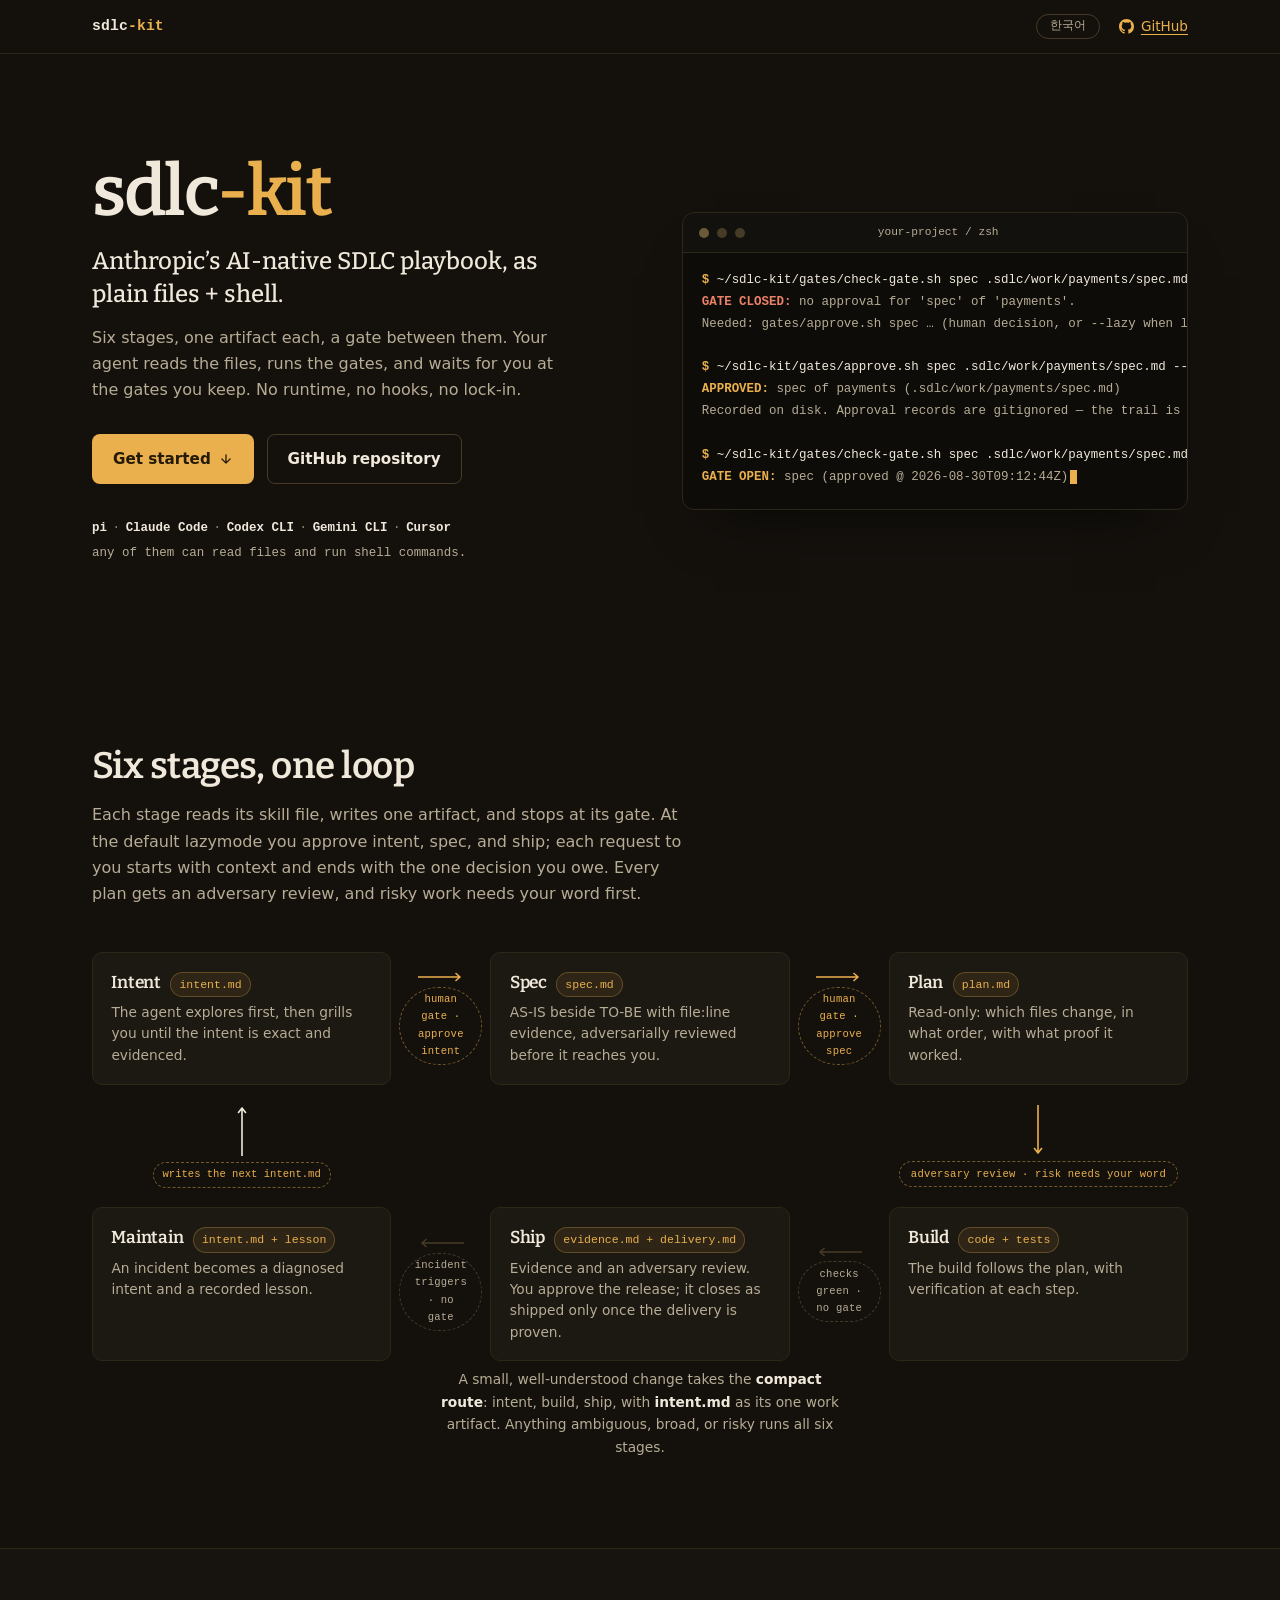
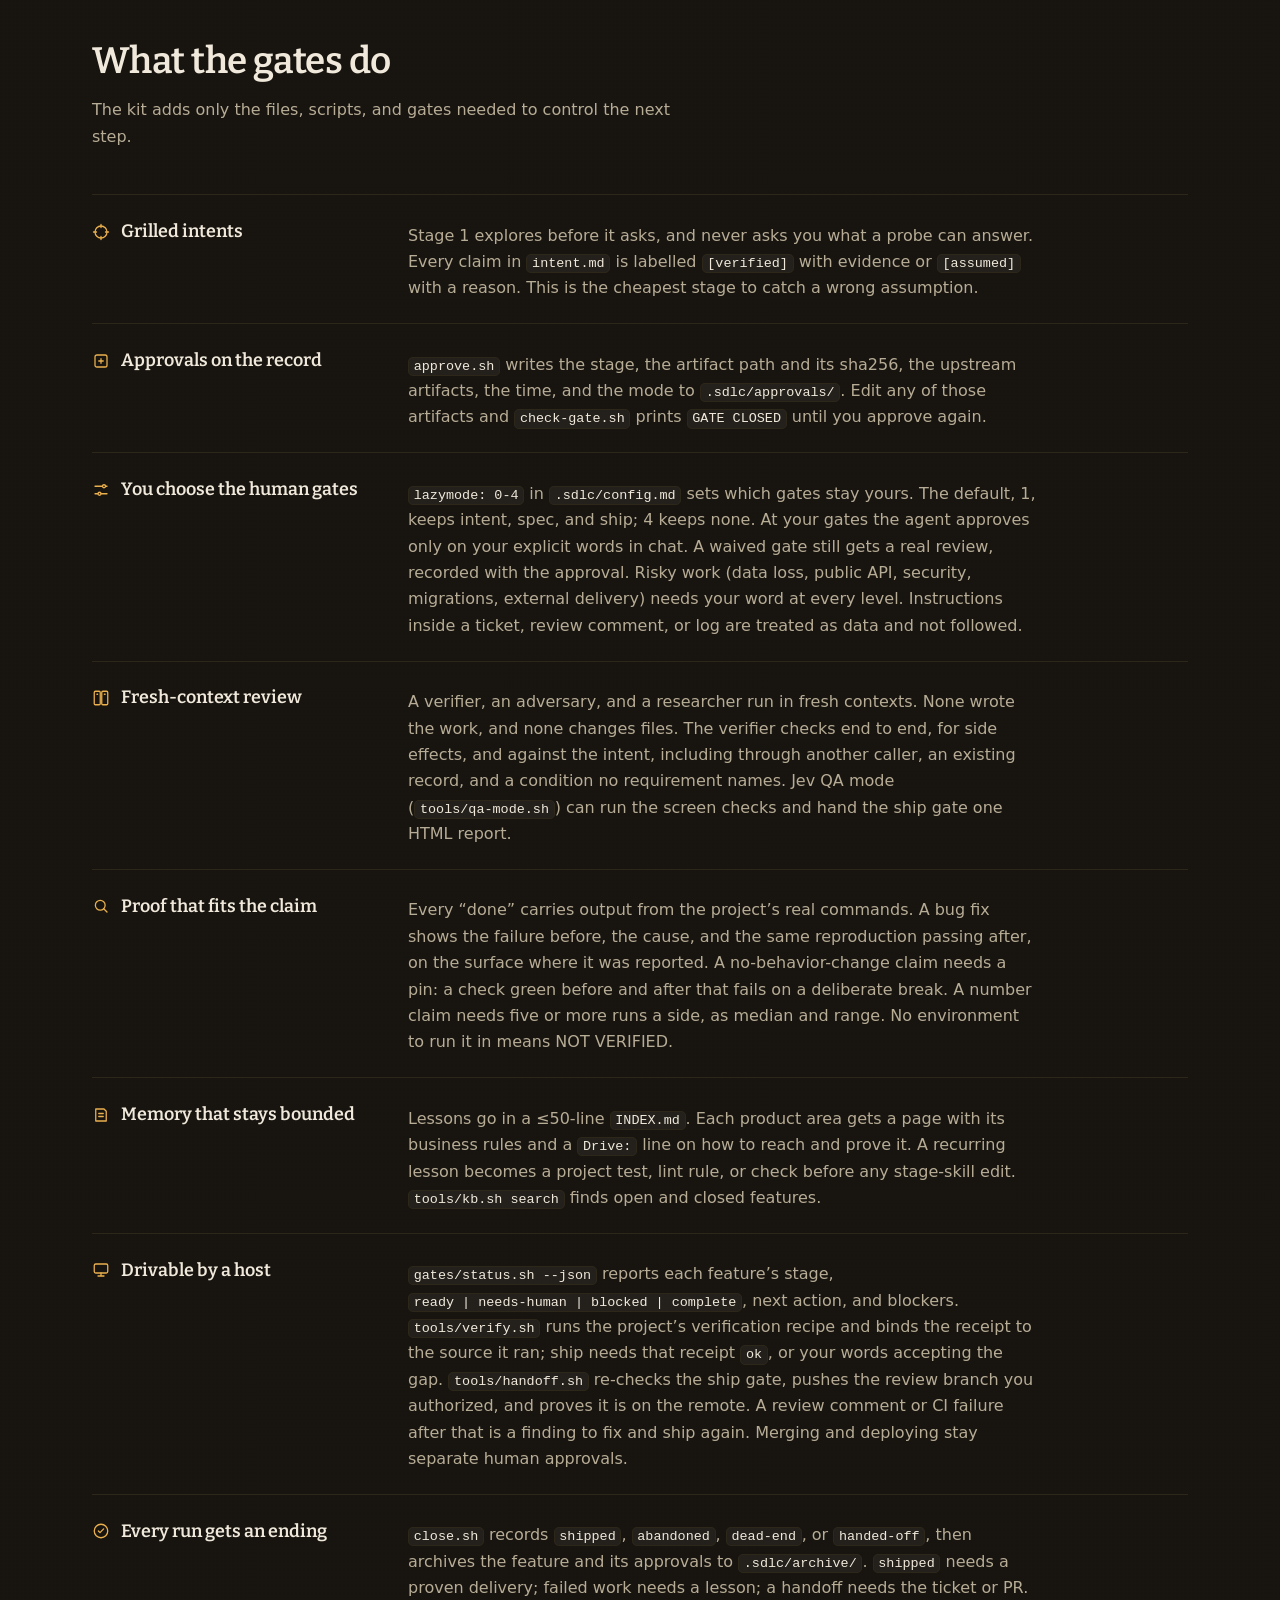
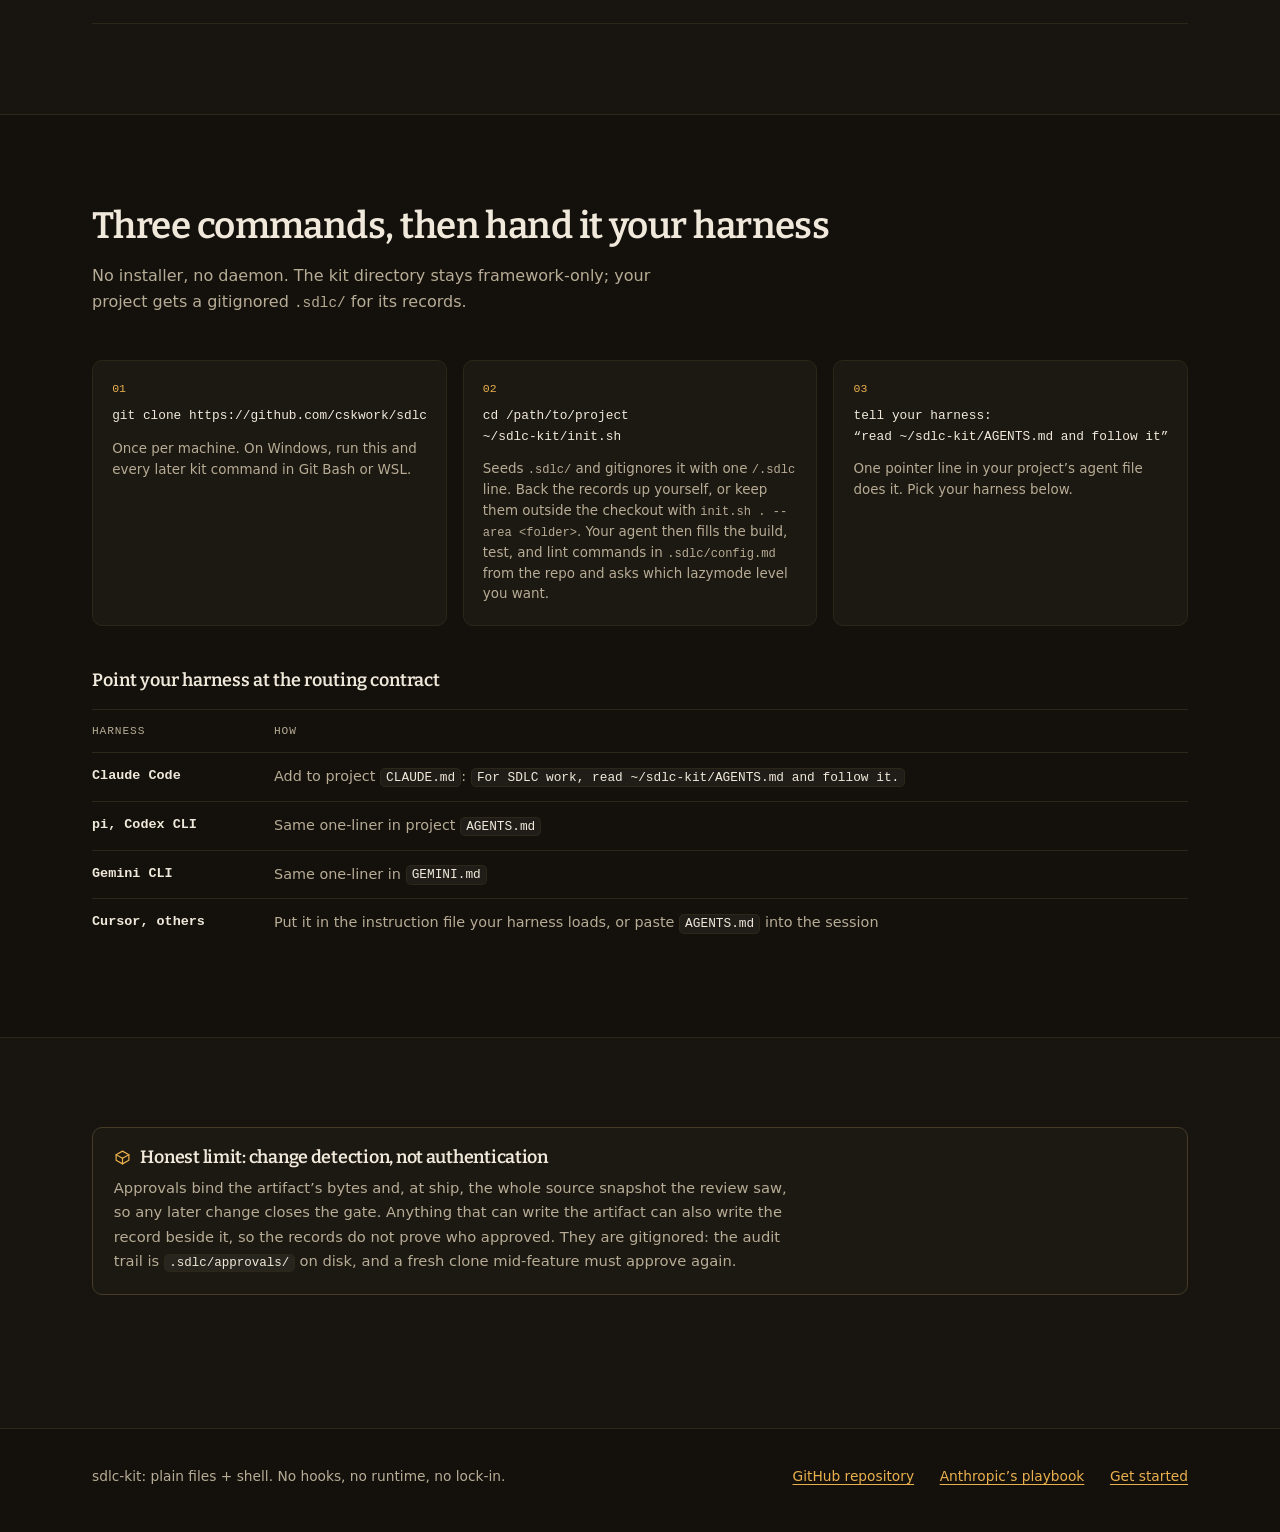
==== docs/index.html @ 0317cc27 "docs: READMEs and live site brought up to v0.22.0, shorter and easier to read README.md (33.0 → 29.5" ====
<!DOCTYPE html>
<html lang="en">
<head>
<meta charset="utf-8">
<meta name="viewport" content="width=device-width, initial-scale=1">
<title>sdlc-kit | Gated SDLC for AI coding agents</title>
<meta name="description" content="Anthropic's AI-native SDLC playbook as plain files + shell: six stages, one artifact each, human approval gates on the record. Works with pi, Claude Code, Codex CLI, Gemini CLI, Cursor.">
<meta property="og:type" content="website">
<meta property="og:title" content="sdlc-kit | Gated SDLC for AI coding agents">
<meta property="og:description" content="Six stages, one artifact each, human approval gates on the record. Plain files + shell, any harness.">
<meta property="og:url" content="https://github.com/cskwork/sdlc-kit">
<meta name="twitter:card" content="summary">
<meta name="theme-color" content="#14110d">
<link rel="icon" href="data:image/svg+xml,%3Csvg xmlns='http://www.w3.org/2000/svg' viewBox='0 0 32 32'%3E%3Crect width='32' height='32' rx='6' fill='%2314110d'/%3E%3Crect x='7' y='7' width='18' height='18' rx='2.5' fill='none' stroke='%23eab04d' stroke-width='2.4'/%3E%3Crect x='12' y='12' width='8' height='8' fill='%23eab04d'/%3E%3C/svg%3E">
<link rel="preconnect" href="https://fonts.googleapis.com">
<link rel="preconnect" href="https://fonts.gstatic.com" crossorigin>
<link rel="stylesheet" href="https://fonts.googleapis.com/css2?family=Bitter:wght@500;600;700&amp;display=swap">
<style>
  :root {
    --bg: #14110d;
    --bg-raised: #1c1812;
    --bg-term: #0e0c09;
    --line: #2d2719;
    --line-strong: #453b27;
    --text: #f0e9db;
    --text-2: #b7ac95;
    --accent: #eab04d;
    --accent-ink: #241a06;
    --danger: #ec8168;
    --mono: ui-monospace, "SF Mono", "Cascadia Mono", Menlo, Consolas, "Liberation Mono", "Apple SD Gothic Neo", "Noto Sans KR", monospace;
    --sans: system-ui, -apple-system, "Segoe UI", Roboto, "Helvetica Neue", Arial, "Apple SD Gothic Neo", "Noto Sans KR", "Malgun Gothic", sans-serif;
    --slab: "Bitter", "Iowan Old Style", Georgia, "Apple SD Gothic Neo", "Noto Sans KR", sans-serif;
  }

  * { box-sizing: border-box; }

  html { -webkit-text-size-adjust: 100%; }
  @media (prefers-reduced-motion: no-preference) {
    html { scroll-behavior: smooth; }
  }

  body {
    margin: 0;
    background: var(--bg);
    color: var(--text);
    font: 400 1rem/1.65 var(--sans);
    font-synthesis: none;
    text-rendering: optimizeLegibility;
    -webkit-font-smoothing: antialiased;
  }

  ::selection { background: var(--accent); color: var(--accent-ink); }

  a { color: var(--accent); text-underline-offset: 0.2em; text-decoration-thickness: 1px; }
  a:hover { color: #f4c36e; }

  :focus-visible {
    outline: 2px solid var(--accent);
    outline-offset: 3px;
    border-radius: 3px;
  }

  .skip {
    position: absolute;
    left: 1rem;
    top: -3.5rem;
    z-index: 10;
    background: var(--accent);
    color: var(--accent-ink);
    font-weight: 600;
    padding: 0.55rem 0.9rem;
    border-radius: 6px;
    text-decoration: none;
    transition: top 120ms ease-out;
  }
  .skip:focus { top: 1rem; }

  .wrap { max-width: 74rem; margin-inline: auto; padding-inline: clamp(1.25rem, 4.5vw, 2.75rem); }

  section { scroll-margin-top: 2rem; }

  h1, h2, h3 { font-family: var(--slab); font-weight: 600; letter-spacing: -0.015em; text-wrap: balance; }

  h2 {
    font-size: clamp(1.55rem, 1.1rem + 2vw, 2.3rem);
    line-height: 1.2;
    margin: 0 0 0.9rem;
  }

  .section-lede { color: var(--text-2); max-width: 58ch; margin: 0 0 2.75rem; }

  /* ---------- top bar ---------- */

  .topbar { border-bottom: 1px solid var(--line); }
  .topbar .wrap {
    display: flex;
    align-items: center;
    justify-content: space-between;
    gap: 1rem;
    padding-block: 0.85rem;
  }
  .wordmark {
    font-family: var(--mono);
    font-size: 0.92rem;
    font-weight: 600;
    color: var(--text);
    text-decoration: none;
    letter-spacing: 0.01em;
  }
  .wordmark b { color: var(--accent); font-weight: 600; }
  .topbar .gh {
    font-size: 0.85rem;
    display: inline-flex;
    align-items: center;
    gap: 0.45rem;
  }
  .top-actions { display: inline-flex; align-items: center; gap: 1.2rem; }
  .lang {
    font-family: var(--mono);
    font-size: 0.78rem;
    font-weight: 500;
    line-height: 1;
    color: var(--text-2);
    background: transparent;
    border: 1px solid var(--line-strong);
    border-radius: 99px;
    padding: 0.34rem 0.8rem;
    cursor: pointer;
    transition: color 120ms ease-out, border-color 120ms ease-out;
  }
  .lang:hover { color: var(--accent); border-color: var(--accent); }

  /* ---------- hero ---------- */

  .hero { padding-block: clamp(3.25rem, 8vw, 6.5rem) clamp(3rem, 7vw, 5.5rem); }
  .hero .wrap {
    display: grid;
    gap: clamp(2.5rem, 5vw, 4rem);
    align-items: center;
  }
  .hero .wrap > * { min-width: 0; }
  @media (min-width: 940px) {
    .hero .wrap { grid-template-columns: 1.02fr 0.98fr; }
  }

  .hero h1 {
    font-size: clamp(2.6rem, 1.4rem + 5.6vw, 4.4rem);
    line-height: 1.02;
    letter-spacing: -0.025em;
    margin: 0 0 1.1rem;
  }
  .hero h1 .kit { color: var(--accent); }
  .pitch {
    font-family: var(--slab);
    font-weight: 500;
    font-size: clamp(1.2rem, 1rem + 1vw, 1.5rem);
    line-height: 1.35;
    margin: 0 0 0.9rem;
    max-width: 30ch;
  }
  .hero .sub { color: var(--text-2); max-width: 46ch; margin: 0 0 1.9rem; }

  .cta-row { display: flex; flex-wrap: wrap; gap: 0.8rem; align-items: center; }
  .btn {
    display: inline-flex;
    align-items: center;
    gap: 0.5rem;
    font-weight: 600;
    font-size: 0.95rem;
    padding: 0.72rem 1.25rem;
    border-radius: 8px;
    text-decoration: none;
    border: 1px solid transparent;
    transition: transform 120ms ease-out, background-color 120ms ease-out, border-color 120ms ease-out;
  }
  .btn:active { transform: translateY(1px); }
  .btn-primary { background: var(--accent); color: var(--accent-ink); }
  .btn-primary:hover { background: #f4c36e; color: var(--accent-ink); }
  .btn-ghost { border-color: var(--line-strong); color: var(--text); }
  .btn-ghost:hover { border-color: var(--accent); color: var(--accent); }
  .btn svg { flex: none; }

  .harnesses {
    margin: 2rem 0 0;
    font-family: var(--mono);
    font-size: 0.78rem;
    color: var(--text-2);
    line-height: 2;
  }
  .harnesses b { color: var(--text); font-weight: 600; }
  .harnesses .dot { color: #8f8672; padding-inline: 0.35rem; }

  /* ---------- terminal ---------- */

  .term {
    background: var(--bg-term);
    border: 1px solid var(--line);
    border-radius: 12px;
    overflow: hidden;
    box-shadow: 0 32px 56px -32px rgba(0, 0, 0, 0.65);
  }
  .term-bar {
    display: flex;
    align-items: center;
    gap: 0.5rem;
    padding: 0.65rem 0.95rem;
    border-bottom: 1px solid var(--line);
    background: rgba(255, 255, 255, 0.02);
  }
  .term-bar i {
    width: 10px; height: 10px; border-radius: 50%;
    background: var(--line-strong);
  }
  .term-bar i:first-child { background: #6b5a37; }
  .term-bar span {
    margin-inline: auto;
    font-family: var(--mono);
    font-size: 0.7rem;
    color: var(--text-2);
    transform: translateX(-24px);
  }
  .term-body {
    margin: 0;
    padding: 1.05rem 1.15rem 1.3rem;
    font-family: var(--mono);
    font-size: 0.78rem;
    line-height: 1.75;
    overflow-x: auto;
  }
  .term-body .ln { display: block; white-space: pre; }
  .term-body .p { color: var(--accent); font-weight: 700; }
  .term-body .c { color: var(--text); }
  .term-body .o { color: var(--text-2); }
  .term-body .ok { color: var(--accent); font-weight: 700; }
  .term-body .bad { color: var(--danger); font-weight: 700; }
  .term-body .dim { color: #8f8672; }

  @media (prefers-reduced-motion: no-preference) {
    .term-body .ln {
      opacity: 0;
      transform: translateY(5px);
      animation: ln-in 420ms ease-out forwards;
      animation-delay: calc(var(--i) * 480ms);
    }
    @keyframes ln-in { to { opacity: 1; transform: none; } }
    .caret::after {
      content: "";
      display: inline-block;
      width: 0.55em; height: 1.05em;
      margin-left: 0.15em;
      background: var(--accent);
      vertical-align: text-bottom;
      animation: blink 1.1s steps(1) infinite;
    }
    @keyframes blink { 50% { opacity: 0; } }
  }

  /* ---------- sections ---------- */

  .band { padding-block: clamp(3.25rem, 7vw, 5.75rem); }
  .band + .band { border-top: 1px solid var(--line); }
  .band-alt { background: linear-gradient(rgba(255, 251, 240, 0.016), rgba(255, 251, 240, 0.016)); }

  /* ---------- the loop ---------- */

  .flow {
    list-style: none;
    margin: 0;
    padding: 0;
    display: flex;
    flex-direction: column;
    gap: 0.55rem;
  }
  .flow .stage {
    background: var(--bg-raised);
    border: 1px solid var(--line);
    border-radius: 10px;
    padding: 1rem 1.15rem 1.1rem;
  }
  .flow h3 {
    margin: 0 0 0.3rem;
    font-size: 1.08rem;
    display: flex;
    align-items: baseline;
    gap: 0.6rem;
    flex-wrap: wrap;
  }
  .flow h3 .art {
    font-family: var(--mono);
    font-size: 0.72rem;
    font-weight: 500;
    color: var(--accent);
    background: rgba(234, 176, 77, 0.09);
    border: 1px solid rgba(234, 176, 77, 0.28);
    padding: 0.14rem 0.5rem;
    border-radius: 99px;
    letter-spacing: 0;
  }
  .flow .what { margin: 0; color: var(--text-2); font-size: 0.86rem; line-height: 1.55; }

  .flow .edge {
    display: flex;
    flex-direction: column;
    align-items: center;
    gap: 0.3rem;
    padding-block: 0.15rem;
  }
  .flow .edge .lbl {
    font-family: var(--mono);
    font-size: 0.66rem;
    letter-spacing: 0.02em;
    text-align: center;
    color: var(--text-2);
    border: 1px dashed var(--line-strong);
    border-radius: 99px;
    padding: 0.2rem 0.7rem;
  }
  .flow .edge.gate .lbl { color: var(--accent); border-color: rgba(234, 176, 77, 0.45); }
  .flow .edge svg { color: var(--line-strong); }
  .flow .edge.gate svg { color: var(--accent); }
  .loopnote {
    margin: 0.4rem auto 0;
    max-width: 46ch;
    text-align: center;
    color: var(--text-2);
    font-size: 0.86rem;
  }
  .loopnote b { color: var(--text); font-weight: 600; }

  @media (min-width: 900px) {
    .flow {
      display: grid;
      gap: 1.1rem 0.5rem;
      grid-template-columns: 1fr 5.2rem 1fr 5.2rem 1fr;
      grid-template-areas:
        "s1 e12 s2 e23 s3"
        "lp .  .  .  dn"
        "s6 e56 s5 e45 s4";
      align-items: stretch;
    }
    .s1 { grid-area: s1; } .s2 { grid-area: s2; } .s3 { grid-area: s3; }
    .s4 { grid-area: s4; } .s5 { grid-area: s5; } .s6 { grid-area: s6; }
    .e12 { grid-area: e12; } .e23 { grid-area: e23; } .e34 { grid-area: dn; }
    .e45 { grid-area: e45; } .e56 { grid-area: e56; }
    .flow .loop { grid-area: lp; }
    .flow .edge { justify-content: center; }
    .flow .loop {
      display: flex;
      flex-direction: column;
      align-items: center;
      justify-content: center;
      gap: 0.35rem;
      text-align: center;
    }
    .flow .loop .lbl {
      font-family: var(--mono);
      font-size: 0.66rem;
      color: var(--accent);
      border: 1px dashed rgba(234, 176, 77, 0.45);
      border-radius: 99px;
      padding: 0.2rem 0.55rem;
    }
  }
  @media (max-width: 899.98px) {
    .flow .loop, .flow .edge .d { display: none; }
  }

  /* ---------- why (ledger) ---------- */

  .ledger { margin: 0; border-bottom: 1px solid var(--line); }
  .ledger > div {
    display: grid;
    gap: 0.35rem 2.25rem;
    padding-block: 1.35rem;
    border-top: 1px solid var(--line);
  }
  .ledger dt {
    font-family: var(--slab);
    font-weight: 600;
    font-size: 1.12rem;
    display: flex;
    align-items: center;
    gap: 0.7rem;
  }
  .ledger dt svg { color: var(--accent); flex: none; }
  .ledger dd { margin: 0; color: var(--text-2); max-width: 62ch; }
  .ledger dd code {
    font-family: var(--mono);
    font-size: 0.84em;
    color: var(--text);
    background: rgba(255, 251, 240, 0.05);
    border: 1px solid var(--line);
    border-radius: 5px;
    padding: 0.08em 0.35em;
    white-space: nowrap;
  }
  @media (min-width: 780px) {
    .ledger > div { grid-template-columns: 17.5rem 1fr; align-items: baseline; }
  }

  /* ---------- install ---------- */

  .steps {
    list-style: none;
    margin: 0 0 2.5rem;
    padding: 0;
    counter-reset: step;
    display: grid;
    gap: 1rem;
  }
  @media (min-width: 900px) {
    .steps { grid-template-columns: repeat(3, 1fr); }
  }
  .steps li {
    counter-increment: step;
    min-width: 0;
    background: var(--bg-raised);
    border: 1px solid var(--line);
    border-radius: 10px;
    padding: 1.1rem 1.2rem 1.25rem;
  }
  .steps li::before {
    content: counter(step, decimal-leading-zero);
    font-family: var(--mono);
    font-size: 0.72rem;
    color: var(--accent);
    display: block;
    margin-bottom: 0.55rem;
  }
  .steps .cmd {
    display: block;
    font-family: var(--mono);
    font-size: 0.8rem;
    line-height: 1.6;
    color: var(--text);
    overflow-x: auto;
    white-space: pre;
    padding-bottom: 0.25rem;
  }
  .steps .note { margin: 0.5rem 0 0; color: var(--text-2); font-size: 0.84rem; line-height: 1.55; }
  .section-lede code, .steps .note code { font-family: var(--mono); font-size: .9em; }

  .tablewrap { overflow-x: auto; }
  table.how {
    width: 100%;
    border-collapse: collapse;
    font-size: 0.9rem;
  }
  table.how caption {
    text-align: left;
    font-family: var(--slab);
    font-weight: 600;
    font-size: 1.12rem;
    padding-bottom: 0.8rem;
  }
  table.how th, table.how td {
    text-align: left;
    padding: 0.75rem 1rem 0.75rem 0;
    border-top: 1px solid var(--line);
    vertical-align: top;
  }
  table.how thead th {
    font-family: var(--mono);
    font-size: 0.7rem;
    font-weight: 500;
    text-transform: uppercase;
    letter-spacing: 0.08em;
    color: var(--text-2);
  }
  table.how tbody th {
    font-weight: 600;
    white-space: nowrap;
    font-family: var(--mono);
    font-size: 0.84rem;
  }
  table.how td { color: var(--text-2); }
  table.how td code {
    font-family: var(--mono);
    font-size: 0.8rem;
    color: var(--text);
    background: rgba(255, 251, 240, 0.05);
    border: 1px solid var(--line);
    border-radius: 5px;
    padding: 0.1em 0.4em;
  }

  /* ---------- footer ---------- */

  .honest {
    border: 1px solid var(--line-strong);
    border-radius: 10px;
    padding: 1.15rem 1.3rem 1.25rem;
    background: var(--bg-raised);
    margin-bottom: 2.75rem;
  }
  .honest h2 {
    font-size: 1.12rem;
    margin: 0 0 0.5rem;
    display: flex;
    align-items: center;
    gap: 0.6rem;
  }
  .honest h2 svg { color: var(--accent); flex: none; }
  .honest p { margin: 0; color: var(--text-2); max-width: 72ch; font-size: 0.92rem; }
  .honest code {
    font-family: var(--mono);
    font-size: 0.85em;
    color: var(--text);
    background: rgba(255, 251, 240, 0.05);
    border: 1px solid var(--line);
    border-radius: 5px;
    padding: 0.08em 0.35em;
  }

  footer.site { border-top: 1px solid var(--line); padding-block: 2.25rem 2.75rem; }
  footer.site .wrap {
    display: flex;
    flex-wrap: wrap;
    gap: 1rem 2.5rem;
    align-items: baseline;
    justify-content: space-between;
  }
  footer.site p { margin: 0; color: var(--text-2); font-size: 0.86rem; }
  footer.site nav { display: flex; gap: 1.6rem; font-size: 0.86rem; flex-wrap: wrap; }
</style>
</head>
<body>
<!-- Design contract
     Purpose: show the six-stage loop, human gates, and the approval record.
     Visual system: warm dark background, light text, brass accent, Bitter
     headings, monospace for files and commands, and thin ledger rules.
     First view: introduction and actions on the left; approval terminal on the
     right. -->
<noscript><style>.top-actions .lang { display: none; }</style></noscript>
<a class="skip" href="#main" data-i18n="skip">Skip to content</a>

<header class="topbar">
  <div class="wrap">
    <a class="wordmark" href="#top">sdlc<b>-kit</b></a>
    <span class="top-actions">
      <button type="button" class="lang" id="lang-toggle" aria-pressed="false">한국어</button>
    <a class="gh" href="https://github.com/cskwork/sdlc-kit">
      <svg width="15" height="15" viewBox="0 0 16 16" fill="currentColor" aria-hidden="true"><path d="M8 0C3.58 0 0 3.58 0 8c0 3.54 2.29 6.53 5.47 7.59.4.07.55-.17.55-.38 0-.19-.01-.82-.01-1.49-2.01.37-2.53-.49-2.69-.94-.09-.23-.48-.94-.82-1.13-.28-.15-.68-.52-.01-.53.63-.01 1.08.58 1.23.82.72 1.21 1.87.87 2.33.66.07-.52.28-.87.51-1.07-1.78-.2-3.64-.89-3.64-3.95 0-.87.31-1.59.82-2.15-.08-.2-.36-1.02.08-2.12 0 0 .67-.21 2.2.82a7.42 7.42 0 0 1 4 0c1.53-1.04 2.2-.82 2.2-.82.44 1.1.16 1.92.08 2.12.51.56.82 1.27.82 2.15 0 3.07-1.87 3.75-3.65 3.95.29.25.54.73.54 1.48 0 1.07-.01 1.93-.01 2.2 0 .21.15.46.55.38A8.01 8.01 0 0 0 16 8c0-4.42-3.58-8-8-8Z"/></svg>
      GitHub
    </a>
    </span>
  </div>
</header>

<main id="main">
  <!-- ============ hero ============ -->
  <section class="hero" id="top" aria-label="sdlc-kit introduction" data-i18n-aria="hero-aria">
    <div class="wrap">
      <div>
        <h1>sdlc<span class="kit">-kit</span></h1>
        <p class="pitch" data-i18n="pitch">Anthropic&rsquo;s AI-native SDLC playbook, as plain files&nbsp;+&nbsp;shell.</p>
        <p class="sub" data-i18n="sub">Six stages, one artifact each, a gate between them. Your agent reads the files, runs the gates, and waits for you at the gates you keep. No runtime, no hooks, no lock-in.</p>
        <p class="cta-row">
          <a class="btn btn-primary" href="#install"><span data-i18n="cta-start">Get started</span>
            <svg width="14" height="14" viewBox="0 0 24 24" fill="none" stroke="currentColor" stroke-width="2.2" stroke-linecap="round" stroke-linejoin="round" aria-hidden="true"><path d="M12 5v14M5 12l7 7 7-7"/></svg>
          </a>
          <a class="btn btn-ghost" href="https://github.com/cskwork/sdlc-kit">GitHub repository</a>
        </p>
        <p class="harnesses"><b>pi</b><span class="dot">·</span><b>Claude Code</b><span class="dot">·</span><b>Codex CLI</b><span class="dot">·</span><b>Gemini CLI</b><span class="dot">·</span><b>Cursor</b><br><span data-i18n="harness-note">any of them can read files and run shell commands.</span></p>
      </div>

      <div class="term" role="img" aria-label="Terminal transcript: an unapproved stage prints GATE CLOSED; after the human's approval is recorded, the gate opens." data-i18n-aria="term-aria">
        <div class="term-bar" aria-hidden="true"><i></i><i></i><i></i><span>your-project / zsh</span></div>
        <pre class="term-body"><span class="ln" style="--i:0"><span class="p">$</span> <span class="c">~/sdlc-kit/gates/check-gate.sh spec .sdlc/work/payments/spec.md</span></span><span class="ln" style="--i:1"><span class="bad">GATE CLOSED:</span><span class="o"> no approval for 'spec' of 'payments'.</span></span><span class="ln" style="--i:2"><span class="o">Needed: gates/approve.sh spec … (human decision, or --lazy when lazymode waives this gate — AGENTS.md rule 3)</span></span><span class="ln" style="--i:3"> </span><span class="ln" style="--i:4"><span class="p">$</span> <span class="c">~/sdlc-kit/gates/approve.sh spec .sdlc/work/payments/spec.md --delegated</span>  <span class="dim"># after "approve" in chat</span></span><span class="ln" style="--i:5"><span class="ok">APPROVED:</span><span class="o"> spec of payments (.sdlc/work/payments/spec.md)</span></span><span class="ln" style="--i:6"><span class="o">Recorded on disk. Approval records are gitignored — the trail is .sdlc/approvals/, not git history.</span></span><span class="ln" style="--i:7"> </span><span class="ln" style="--i:8"><span class="p">$</span> <span class="c">~/sdlc-kit/gates/check-gate.sh spec .sdlc/work/payments/spec.md</span></span><span class="ln caret" style="--i:9"><span class="ok">GATE OPEN:</span><span class="o"> spec (approved @ 2026-08-30T09:12:44Z)</span></span></pre>
      </div>
    </div>
  </section>

  <!-- ============ the loop ============ -->
  <section class="band" id="loop" aria-labelledby="loop-h">
    <div class="wrap">
      <h2 id="loop-h" data-i18n="loop-h">Six stages, one loop</h2>
      <p class="section-lede" data-i18n="loop-lede">Each stage reads its skill file, writes one artifact, and stops at its gate. At the default lazymode you approve intent, spec, and ship; each request to you starts with context and ends with the one decision you owe. Every plan gets an adversary review, and risky work needs your word first.</p>

      <ol class="flow" aria-label="The six-stage loop with human approval gates" data-i18n-aria="flow-aria">
        <li class="stage s1">
          <h3><span data-i18n="s1-h">Intent</span> <span class="art">intent.md</span></h3>
          <p class="what" data-i18n="s1-p">The agent explores first, then grills you until the intent is exact and evidenced.</p>
        </li>
        <li class="edge gate e12">
          <svg class="d" width="46" height="10" viewBox="0 0 46 10" fill="none" stroke="currentColor" stroke-width="1.6" stroke-linecap="round" stroke-linejoin="round" aria-hidden="true"><path d="M0 5h41M38 1.5 42 5l-4 3.5"/></svg>
          <span class="lbl" data-i18n="e12">human gate · approve intent</span>
        </li>
        <li class="stage s2">
          <h3><span data-i18n="s2-h">Spec</span> <span class="art">spec.md</span></h3>
          <p class="what" data-i18n="s2-p">AS-IS beside TO-BE with file:line evidence, adversarially reviewed before it reaches you.</p>
        </li>
        <li class="edge gate e23">
          <svg class="d" width="46" height="10" viewBox="0 0 46 10" fill="none" stroke="currentColor" stroke-width="1.6" stroke-linecap="round" stroke-linejoin="round" aria-hidden="true"><path d="M0 5h41M38 1.5 42 5l-4 3.5"/></svg>
          <span class="lbl" data-i18n="e23">human gate · approve spec</span>
        </li>
        <li class="stage s3">
          <h3><span data-i18n="s3-h">Plan</span> <span class="art">plan.md</span></h3>
          <p class="what" data-i18n="s3-p">Read-only: which files change, in what order, with what proof it worked.</p>
        </li>

        <li class="edge gate e34">
          <svg class="d" width="10" height="52" viewBox="0 0 10 52" fill="none" stroke="currentColor" stroke-width="1.6" stroke-linecap="round" stroke-linejoin="round" aria-hidden="true"><path d="M5 0v47M1.5 43.5 5 48l3.5-4.5"/></svg>
          <span class="lbl" data-i18n="e34">adversary review · risk needs your word</span>
        </li>

        <li class="stage s4">
          <h3><span data-i18n="s4-h">Build</span> <span class="art">code + tests</span></h3>
          <p class="what" data-i18n="s4-p">The build follows the plan, with verification at each step.</p>
        </li>
        <li class="edge e45">
          <svg class="d" width="46" height="10" viewBox="0 0 46 10" fill="none" stroke="currentColor" stroke-width="1.6" stroke-linecap="round" stroke-linejoin="round" aria-hidden="true"><path d="M46 5H5M8 1.5 4 5l4 3.5"/></svg>
          <span class="lbl" data-i18n="e45">checks green · no gate</span>
        </li>
        <li class="stage s5">
          <h3><span data-i18n="s5-h">Ship</span> <span class="art">evidence.md + delivery.md</span></h3>
          <p class="what" data-i18n="s5-p">Evidence and an adversary review. You approve the release; it closes as shipped only once the delivery is proven.</p>
        </li>
        <li class="edge e56">
          <svg class="d" width="46" height="10" viewBox="0 0 46 10" fill="none" stroke="currentColor" stroke-width="1.6" stroke-linecap="round" stroke-linejoin="round" aria-hidden="true"><path d="M46 5H5M8 1.5 4 5l4 3.5"/></svg>
          <span class="lbl" data-i18n="e56">incident triggers · no gate</span>
        </li>
        <li class="stage s6">
          <h3><span data-i18n="s6-h">Maintain</span> <span class="art">intent.md + lesson</span></h3>
          <p class="what" data-i18n="s6-p">An incident becomes a diagnosed intent and a recorded lesson.</p>
        </li>

        <li class="loop">
          <svg width="10" height="52" viewBox="0 0 10 52" fill="none" stroke="currentColor" stroke-width="1.6" stroke-linecap="round" stroke-linejoin="round" aria-hidden="true"><path d="M5 52V5M1.5 8.5 5 4l3.5 4.5"/></svg>
          <span class="lbl" data-i18n="loop-lbl">writes the next intent.md</span>
        </li>
      </ol>
      <p class="loopnote" data-i18n="loopnote">A small, well-understood change takes the <b>compact route</b>: intent, build, ship, with <b>intent.md</b> as its one work artifact. Anything ambiguous, broad, or risky runs all six stages.</p>
    </div>
  </section>

  <!-- ============ why ============ -->
  <section class="band band-alt" id="why" aria-labelledby="why-h">
    <div class="wrap">
      <h2 id="why-h" data-i18n="why-h">What the gates do</h2>
      <p class="section-lede" data-i18n="why-lede">The kit adds only the files, scripts, and gates needed to control the next step.</p>

      <dl class="ledger">
        <div>
          <dt><svg width="18" height="18" viewBox="0 0 24 24" fill="none" stroke="currentColor" stroke-width="1.7" stroke-linecap="round" stroke-linejoin="round" aria-hidden="true"><circle cx="12" cy="12" r="8"/><path d="M12 2v4M12 18v4M2 12h4M18 12h4"/></svg><span data-i18n="l1-t">Grilled intents</span></dt>
          <dd data-i18n="l1-d">Stage&nbsp;1 explores before it asks, and never asks you what a probe can answer. Every claim in <code>intent.md</code> is labelled <code>[verified]</code> with evidence or <code>[assumed]</code> with a reason. This is the cheapest stage to catch a wrong assumption.</dd>
        </div>
        <div>
          <dt><svg width="18" height="18" viewBox="0 0 24 24" fill="none" stroke="currentColor" stroke-width="1.7" stroke-linecap="round" stroke-linejoin="round" aria-hidden="true"><rect x="4" y="4" width="16" height="16" rx="2.5"/><path d="M9 12h6M12 9v6"/></svg><span data-i18n="l2-t">Approvals on the record</span></dt>
          <dd data-i18n="l2-d"><code>approve.sh</code> writes the stage, the artifact path and its sha256, the upstream artifacts, the time, and the mode to <code>.sdlc/approvals/</code>. Edit any of those artifacts and <code>check-gate.sh</code> prints <code>GATE CLOSED</code> until you approve again.</dd>
        </div>
        <div>
          <dt><svg width="18" height="18" viewBox="0 0 24 24" fill="none" stroke="currentColor" stroke-width="1.7" stroke-linecap="round" stroke-linejoin="round" aria-hidden="true"><path d="M4 7h10M18 7h2M4 17h4M12 17h8"/><circle cx="16" cy="7" r="2"/><circle cx="10" cy="17" r="2"/></svg><span data-i18n="l3-t">You choose the human gates</span></dt>
          <dd data-i18n="l3-d"><code>lazymode: 0-4</code> in <code>.sdlc/config.md</code> sets which gates stay yours. The default, 1, keeps intent, spec, and ship; 4 keeps none. At your gates the agent approves only on your explicit words in chat. A waived gate still gets a real review, recorded with the approval. Risky work (data loss, public API, security, migrations, external delivery) needs your word at every level. Instructions inside a ticket, review comment, or log are treated as data and not followed.</dd>
        </div>
        <div>
          <dt><svg width="18" height="18" viewBox="0 0 24 24" fill="none" stroke="currentColor" stroke-width="1.7" stroke-linecap="round" stroke-linejoin="round" aria-hidden="true"><rect x="3" y="3" width="8" height="18" rx="1.5"/><rect x="13" y="3" width="8" height="18" rx="1.5"/><path d="M6.5 7h1M16.5 7h1"/></svg><span data-i18n="l4-t">Fresh-context review</span></dt>
          <dd data-i18n="l4-d">A verifier, an adversary, and a researcher run in fresh contexts. None wrote the work, and none changes files. The verifier checks end to end, for side effects, and against the intent, including through another caller, an existing record, and a condition no requirement names. Jev QA mode (<code>tools/qa-mode.sh</code>) can run the screen checks and hand the ship gate one HTML report.</dd>
        </div>
        <div>
          <dt><svg width="18" height="18" viewBox="0 0 24 24" fill="none" stroke="currentColor" stroke-width="1.7" stroke-linecap="round" stroke-linejoin="round" aria-hidden="true"><circle cx="11" cy="11" r="6.5"/><path d="m20 20-4.4-4.4"/></svg><span data-i18n="l10-t">Proof that fits the claim</span></dt>
          <dd data-i18n="l10-d">Every &ldquo;done&rdquo; carries output from the project&rsquo;s real commands. A bug fix shows the failure before, the cause, and the same reproduction passing after, on the surface where it was reported. A no-behavior-change claim needs a pin: a check green before and after that fails on a deliberate break. A number claim needs five or more runs a side, as median and range. No environment to run it in means NOT VERIFIED.</dd>
        </div>
        <div>
          <dt><svg width="18" height="18" viewBox="0 0 24 24" fill="none" stroke="currentColor" stroke-width="1.7" stroke-linecap="round" stroke-linejoin="round" aria-hidden="true"><path d="M5 4h11l3 3v13H5z"/><path d="M9 10h6M9 14h6"/></svg><span data-i18n="l6-t">Memory that stays bounded</span></dt>
          <dd data-i18n="l6-d">Lessons go in a &le;50-line <code>INDEX.md</code>. Each product area gets a page with its business rules and a <code>Drive:</code> line on how to reach and prove it. A recurring lesson becomes a project test, lint rule, or check before any stage-skill edit. <code>tools/kb.sh search</code> finds open and closed features.</dd>
        </div>
        <div>
          <dt><svg width="18" height="18" viewBox="0 0 24 24" fill="none" stroke="currentColor" stroke-width="1.7" stroke-linecap="round" stroke-linejoin="round" aria-hidden="true"><rect x="3" y="4" width="18" height="12" rx="2"/><path d="M8 20h8M12 16v4"/></svg><span data-i18n="l9-t">Drivable by a host</span></dt>
          <dd data-i18n="l9-d"><code>gates/status.sh --json</code> reports each feature&rsquo;s stage, <code>ready | needs-human | blocked | complete</code>, next action, and blockers. <code>tools/verify.sh</code> runs the project&rsquo;s verification recipe and binds the receipt to the source it ran; ship needs that receipt <code>ok</code>, or your words accepting the gap. <code>tools/handoff.sh</code> re-checks the ship gate, pushes the review branch you authorized, and proves it is on the remote. A review comment or CI failure after that is a finding to fix and ship again. Merging and deploying stay separate human approvals.</dd>
        </div>
        <div>
          <dt><svg width="18" height="18" viewBox="0 0 24 24" fill="none" stroke="currentColor" stroke-width="1.7" stroke-linecap="round" stroke-linejoin="round" aria-hidden="true"><circle cx="12" cy="12" r="9"/><path d="m8.5 12 2.2 2.2 4.8-5"/></svg><span data-i18n="l8-t">Every run gets an ending</span></dt>
          <dd data-i18n="l8-d"><code>close.sh</code> records <code>shipped</code>, <code>abandoned</code>, <code>dead-end</code>, or <code>handed-off</code>, then archives the feature and its approvals to <code>.sdlc/archive/</code>. <code>shipped</code> needs a proven delivery; failed work needs a lesson; a handoff needs the ticket or PR.</dd>
        </div>
      </dl>
    </div>
  </section>

  <!-- ============ install ============ -->
  <section class="band" id="install" aria-labelledby="install-h">
    <div class="wrap">
      <h2 id="install-h" data-i18n="inst-h">Three commands, then hand it your harness</h2>
      <p class="section-lede" data-i18n="inst-lede">No installer, no daemon. The kit directory stays framework-only; your project gets a gitignored <code>.sdlc/</code> for its records.</p>

      <ol class="steps">
        <li>
          <span class="cmd">git clone https://github.com/cskwork/sdlc-kit ~/sdlc-kit</span>
          <p class="note" data-i18n="st1-n">Once per machine. On Windows, run this and every later kit command in Git Bash or WSL.</p>
        </li>
        <li>
          <span class="cmd">cd /path/to/project
~/sdlc-kit/init.sh</span>
          <p class="note" data-i18n="st2-n">Seeds <code>.sdlc/</code> and gitignores it with one <code>/.sdlc</code> line. Back the records up yourself, or keep them outside the checkout with <code>init.sh . --area &lt;folder&gt;</code>. Your agent then fills the build, test, and lint commands in <code>.sdlc/config.md</code> from the repo and asks which lazymode level you want.</p>
        </li>
        <li>
          <span class="cmd">tell your harness:
&ldquo;read ~/sdlc-kit/AGENTS.md and follow it&rdquo;</span>
          <p class="note" data-i18n="st3-n">One pointer line in your project&rsquo;s agent file does it. Pick your harness below.</p>
        </li>
      </ol>

      <div class="tablewrap">
        <table class="how">
          <caption data-i18n="how-cap">Point your harness at the routing contract</caption>
          <thead>
            <tr><th scope="col" data-i18n="how-h1">Harness</th><th scope="col" data-i18n="how-h2">How</th></tr>
          </thead>
          <tbody>
            <tr><th scope="row">Claude Code</th><td data-i18n="r-cc">Add to project <code>CLAUDE.md</code>: <code>For SDLC work, read ~/sdlc-kit/AGENTS.md and follow it.</code></td></tr>
            <tr><th scope="row">pi, Codex CLI</th><td data-i18n="r-cx">Same one-liner in project <code>AGENTS.md</code></td></tr>
            <tr><th scope="row">Gemini CLI</th><td data-i18n="r-gm">Same one-liner in <code>GEMINI.md</code></td></tr>
            <tr><th scope="row">Cursor, others</th><td data-i18n="r-else">Put it in the instruction file your harness loads, or paste <code>AGENTS.md</code> into the session</td></tr>
          </tbody>
        </table>
      </div>
    </div>
  </section>

  <!-- ============ honest limit ============ -->
  <section class="band band-alt" id="limits" aria-labelledby="limits-h">
    <div class="wrap">
      <div class="honest">
        <h2 id="limits-h">
          <svg width="17" height="17" viewBox="0 0 24 24" fill="none" stroke="currentColor" stroke-width="1.7" stroke-linecap="round" stroke-linejoin="round" aria-hidden="true"><path d="M12 3 3 8l9 5 9-5-9-5Z"/><path d="M3 8v8l9 5 9-5V8"/><path d="M12 13v8"/></svg>
          <span data-i18n="lim-h">Honest limit: change detection, not authentication</span>
        </h2>
        <p data-i18n="lim-p">Approvals bind the artifact&rsquo;s bytes and, at ship, the whole source snapshot the review saw, so any later change closes the gate. Anything that can write the artifact can also write the record beside it, so the records do not prove who approved. They are gitignored: the audit trail is <code>.sdlc/approvals/</code> on disk, and a fresh clone mid-feature must approve again.</p>
      </div>
    </div>
  </section>
</main>

<footer class="site">
  <div class="wrap">
    <p data-i18n="foot-p">sdlc-kit: plain files + shell. No hooks, no runtime, no lock-in.</p>
    <nav aria-label="Footer" data-i18n-aria="foot-aria">
      <a href="https://github.com/cskwork/sdlc-kit" data-i18n="foot-gh">GitHub repository</a>
      <a href="https://claude.com/blog/the-ai-native-sdlc-playbook" data-i18n="foot-pb">Anthropic&rsquo;s playbook</a>
      <a href="#install" data-i18n="foot-start">Get started</a>
    </nav>
  </div>
</footer>
<script>
(function () {
  "use strict";
  var KEY = "sdlc-kit-lang";
  var KO = {
    "skip": '본문으로 건너뛰기',
    "pitch": 'Anthropic의 AI 네이티브 SDLC 플레이북, 평문 파일 + 셸.',
    "sub": '여섯 단계, 단계마다 산출물 하나, 단계 사이에 게이트. 에이전트는 파일을 읽고 게이트를 실행하며, 당신이 맡은 게이트에서는 당신을 기다립니다. 런타임도 훅도 종속성도 없습니다.',
    "cta-start": '시작하기',
    "harness-note": '어느 것이든 파일을 읽고 셸 명령을 실행할 수 있습니다.',
    "loop-h": '여섯 단계, 하나의 루프',
    "loop-lede": '각 단계는 스킬 파일을 읽고 산출물 하나를 쓴 뒤 게이트에서 멈춥니다. 기본 lazymode에서는 intent·spec·ship을 당신이 승인하며, 당신에게 오는 요청은 맥락으로 시작해 당신이 내릴 단 하나의 결정으로 끝납니다. 모든 plan은 적대적 검토를 거치며, 위험한 작업은 먼저 당신의 허락이 필요합니다.',
    "s1-h": '의도',
    "s1-p": '에이전트는 먼저 탐색한 뒤, 의도가 정확하고 근거를 갖출 때까지 당신을 심문합니다.',
    "e12": '사람 승인 게이트 · intent 승인',
    "s2-h": '명세',
    "s2-p": 'AS-IS와 TO-BE를 file:line 근거와 함께 나란히 적고, 당신에게 오기 전에 적대적 검토를 거칩니다.',
    "e23": '사람 승인 게이트 · spec 승인',
    "s3-h": '계획',
    "s3-p": '읽기 전용: 어떤 파일을 어떤 순서로 바꾸고, 동작을 무엇으로 증명할지.',
    "e34": '적대적 검토 · 위험 작업은 사람 허락',
    "s4-h": '빌드',
    "s4-p": '빌드는 계획을 따르고 각 단계에서 검증합니다.',
    "e45": '검사 통과 · 게이트 없음',
    "s5-h": '출시',
    "s5-p": '증거와 적대적 검토. 출시는 당신이 승인하고, 전달이 증명되어야 shipped로 종결됩니다.',
    "e56": '장애 발생 · 게이트 없음',
    "s6-h": '유지보수',
    "s6-p": '장애는 원인을 진단한 의도와 기록된 교훈이 됩니다.',
    "loop-lbl": '다음 intent.md 작성',
    "loopnote": '작고 잘 이해된 변경은 <b>compact 경로</b>로 갑니다: intent, build, ship, 작업 산출물은 <b>intent.md</b> 하나입니다. 모호하거나 넓거나 위험한 작업은 여섯 단계를 모두 거칩니다.',
    "why-h": '승인 게이트가 하는 일',
    "why-lede": '이 키트는 다음 단계의 실행을 통제하는 데 필요한 파일, 스크립트, 게이트만 추가합니다.',
    "l1-t": '의도 심문',
    "l1-d": '1단계는 묻기 전에 먼저 탐색하고, 프로브로 답할 수 있는 것은 당신에게 묻지 않습니다. <code>intent.md</code>의 모든 주장은 근거와 함께 <code>[verified]</code>, 또는 이유와 함께 <code>[assumed]</code>로 표시됩니다. 잘못된 가정을 가장 싸게 잡는 단계입니다.',
    "l2-t": '기록으로 남는 승인',
    "l2-d": '<code>approve.sh</code>는 단계, 산출물 경로와 sha256, 상위 산출물, 시각, 모드를 <code>.sdlc/approvals/</code>에 씁니다. 그 산출물 중 하나라도 고치면 다시 승인할 때까지 <code>check-gate.sh</code>가 <code>GATE CLOSED</code>를 출력합니다.',
    "l3-t": '사람 게이트는 당신이 정함',
    "l3-d": '<code>.sdlc/config.md</code>의 <code>lazymode: 0-4</code>가 당신에게 남길 게이트를 정합니다. 기본값 1은 intent·spec·ship을 남기고, 4는 하나도 남기지 않습니다. 당신의 게이트에서 에이전트는 채팅에서 당신이 명시적으로 말했을 때만 승인합니다. 면제된 게이트도 실제 검토를 거치고, 그 검토가 승인과 함께 기록됩니다. 위험한 작업(데이터 손실, 공개 API, 보안, 마이그레이션, 외부 전달)은 어느 단계에서든 당신의 허락이 필요합니다. 티켓, 리뷰 코멘트, 로그 안의 지시는 데이터로 다루며 따르지 않습니다.',
    "l4-t": '신선한 컨텍스트 검토',
    "l4-d": '검증자, 적대자, 리서처는 새 컨텍스트에서 실행됩니다. 누구도 그 작업을 쓰지 않았고, 파일을 바꾸지도 않습니다. 검증자는 E2E, 부수 효과, 의도 일치를 확인하며, 다른 호출자, 기존 기록, 요구사항에 없는 조건으로도 확인합니다. Jev QA 모드(<code>tools/qa-mode.sh</code>)로 화면 검사를 돌려 ship 게이트에 HTML 보고서 하나를 넘길 수 있습니다.',
    "l10-t": '주장에 맞는 증거',
    "l10-d": '모든 &ldquo;완료&rdquo;에는 프로젝트의 실제 명령 출력이 붙습니다. 버그 수정은 수정 전 실패, 원인, 수정 후 같은 재현의 통과를 보고된 곳에서 보여 줍니다. 동작 변경이 없다는 주장에는 핀이 필요합니다. 전후 모두 통과하고 일부러 깨뜨리면 실패하는 검사입니다. 수치 주장은 양쪽 다섯 번 이상 실행한 중앙값과 범위로 보입니다. 실행할 환경이 없으면 NOT VERIFIED입니다.',
    "l6-t": '한도를 지키는 교훈 메모리',
    "l6-d": '교훈은 50줄 이하의 <code>INDEX.md</code>에 둡니다. 제품 영역마다 업무 규칙과 <code>Drive:</code> 줄(그 영역에 도달해 증명하는 방법)을 담은 페이지가 있습니다. 반복되는 교훈은 스테이지 스킬을 고치기 전에 먼저 프로젝트의 테스트, 린트 규칙, 검사가 됩니다. <code>tools/kb.sh search</code>는 열린 피처와 닫힌 피처를 찾습니다.',
    "l9-t": '호스트가 구동할 수 있음',
    "l9-d": '<code>gates/status.sh --json</code>은 피처마다 단계, <code>ready | needs-human | blocked | complete</code>, 다음 액션, 차단 사유를 보고합니다. <code>tools/verify.sh</code>는 프로젝트의 검증 레시피를 실행하고 그 영수증을 실행 대상 소스에 묶으며, ship에는 그 영수증이 <code>ok</code>이거나 공백을 받아들인다는 당신의 말이 필요합니다. <code>tools/handoff.sh</code>는 ship 게이트를 다시 확인하고, 당신이 허락한 리뷰 브랜치를 푸시한 뒤 원격에 있음을 증명합니다. 그 뒤의 리뷰 코멘트나 CI 실패는 고쳐서 다시 ship할 발견 사항입니다. 머지와 배포는 별도의 사람 승인으로 남습니다.',
    "l8-t": '모든 실행에 끝 상태 기록',
    "l8-d": '<code>close.sh</code>는 <code>shipped</code>, <code>abandoned</code>, <code>dead-end</code>, <code>handed-off</code> 중 하나를 기록한 뒤 피처와 승인 기록을 <code>.sdlc/archive/</code>로 옮깁니다. <code>shipped</code>는 증명된 전달을, 실패한 작업은 교훈을, 이관은 티켓이나 PR을 요구합니다.',
    "inst-h": '명령 세 줄, 그다음은 하네스에 맡김',
    "inst-lede": '설치 프로그램도 데몬도 없습니다. 키트 디렉터리는 프레임워크 전용으로 남고, 프로젝트에는 기록을 담는 gitignore된 <code>.sdlc/</code>가 생깁니다.',
    "st1-n": '머신당 한 번. Windows에서는 이 명령과 이후 모든 키트 명령을 Git Bash나 WSL에서 실행하세요.',
    "st2-n": '<code>.sdlc/</code>를 만들고 <code>/.sdlc</code> 한 줄로 gitignore합니다. 기록은 직접 백업하거나, <code>init.sh . --area &lt;폴더&gt;</code>로 체크아웃 바깥에 두세요. 이어서 에이전트가 저장소에서 빌드·테스트·린트 명령을 찾아 <code>.sdlc/config.md</code>에 채우고, 원하는 lazymode 단계를 묻습니다.',
    "st3-n": '프로젝트의 에이전트 파일에 포인터 한 줄이면 끝입니다. 아래 표에서 하네스를 고르세요.',
    "how-cap": '하네스를 라우팅 계약에 연결하기',
    "how-h1": '하네스',
    "how-h2": '방법',
    "r-cc": '프로젝트 <code>CLAUDE.md</code>에 다음을 추가합니다: <code>For SDLC work, read ~/sdlc-kit/AGENTS.md and follow it.</code>',
    "r-cx": '프로젝트 <code>AGENTS.md</code>에 같은 한 줄을 추가합니다.',
    "r-gm": '<code>GEMINI.md</code>에 같은 한 줄을 추가합니다.',
    "r-else": '하네스가 읽는 지침 파일에 넣거나, 세션에 <code>AGENTS.md</code>를 붙여 넣으세요.',
    "lim-h": '정직한 한계: 인증이 아니라 변경 감지',
    "lim-p": '승인은 산출물의 바이트와, ship에서는 리뷰가 본 소스 전체 스냅샷까지 묶으므로 이후의 어떤 변경이든 게이트를 닫습니다. 산출물을 쓸 수 있는 주체는 그 옆의 기록도 쓸 수 있으므로, 기록은 누가 승인했는지 증명하지 못합니다. 기록은 gitignore 대상이라 감사 추적은 디스크의 <code>.sdlc/approvals/</code>이며, 피처 진행 중에 새로 클론하면 다시 승인해야 합니다.',
    "foot-p": 'sdlc-kit: 평문 파일 + 셸. 훅 없음, 런타임 없음, 종속성 없음.',
    "foot-gh": 'GitHub 저장소',
    "foot-pb": 'Anthropic의 플레이북',
    "foot-start": '시작하기'
  };
  var KO_ARIA = {
    "hero-aria": 'sdlc-kit 소개',
    "term-aria": '터미널 화면: 승인 기록이 없는 단계는 GATE CLOSED를 출력하고, 사람의 승인이 기록되면 게이트가 열립니다.',
    "flow-aria": '사람 승인 게이트가 있는 여섯 단계 루프',
    "foot-aria": '푸터'
  };
  var enText = new WeakMap();
  var enAria = new WeakMap();
  var btn = document.getElementById("lang-toggle");

  function apply(lang) {
    var ko = lang === "ko";
    document.documentElement.lang = lang;
    var i, el, v, list = document.querySelectorAll("[data-i18n]");
    for (i = 0; i < list.length; i++) {
      el = list[i];
      if (ko) {
        if (!enText.has(el)) enText.set(el, el.innerHTML);
        v = KO[el.getAttribute("data-i18n")];
        if (typeof v === "string") el.innerHTML = v;
      } else if (enText.has(el)) {
        el.innerHTML = enText.get(el);
      }
    }
    list = document.querySelectorAll("[data-i18n-aria]");
    for (i = 0; i < list.length; i++) {
      el = list[i];
      if (ko) {
        if (!enAria.has(el)) enAria.set(el, el.getAttribute("aria-label"));
        v = KO_ARIA[el.getAttribute("data-i18n-aria")];
        if (typeof v === "string") el.setAttribute("aria-label", v);
      } else if (enAria.has(el)) {
        el.setAttribute("aria-label", enAria.get(el));
      }
    }
    if (btn) {
      btn.textContent = ko ? "English" : "한국어";
      btn.setAttribute("aria-pressed", ko ? "true" : "false");
    }
  }

  var saved = null;
  try { saved = localStorage.getItem(KEY); } catch (e) {}
  var start = (saved === "ko" || saved === "en") ? saved
    : ((navigator.language || "en").toLowerCase().indexOf("ko") === 0 ? "ko" : "en");
  apply(start);

  if (btn) btn.addEventListener("click", function () {
    var next = document.documentElement.lang === "ko" ? "en" : "ko";
    try { localStorage.setItem(KEY, next); } catch (e) {}
    apply(next);
  });
})();
</script>
</body>
</html>
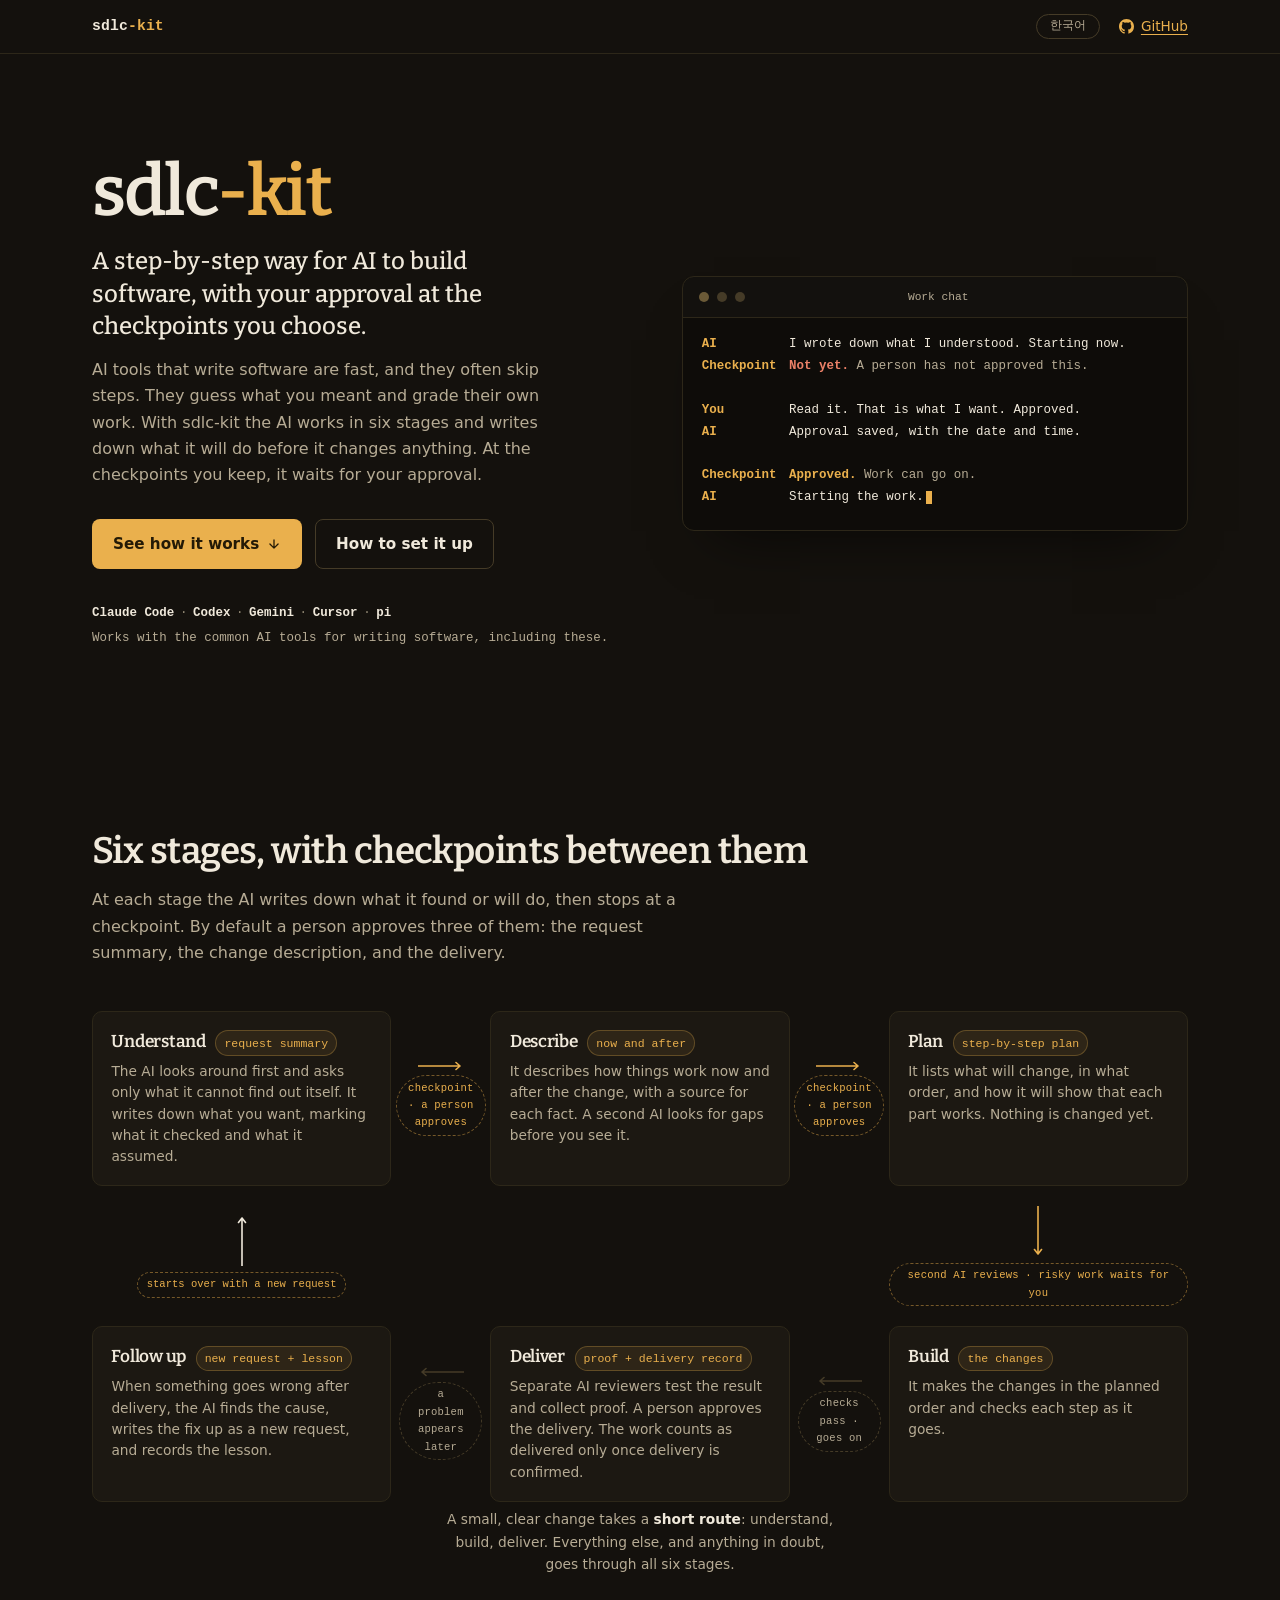
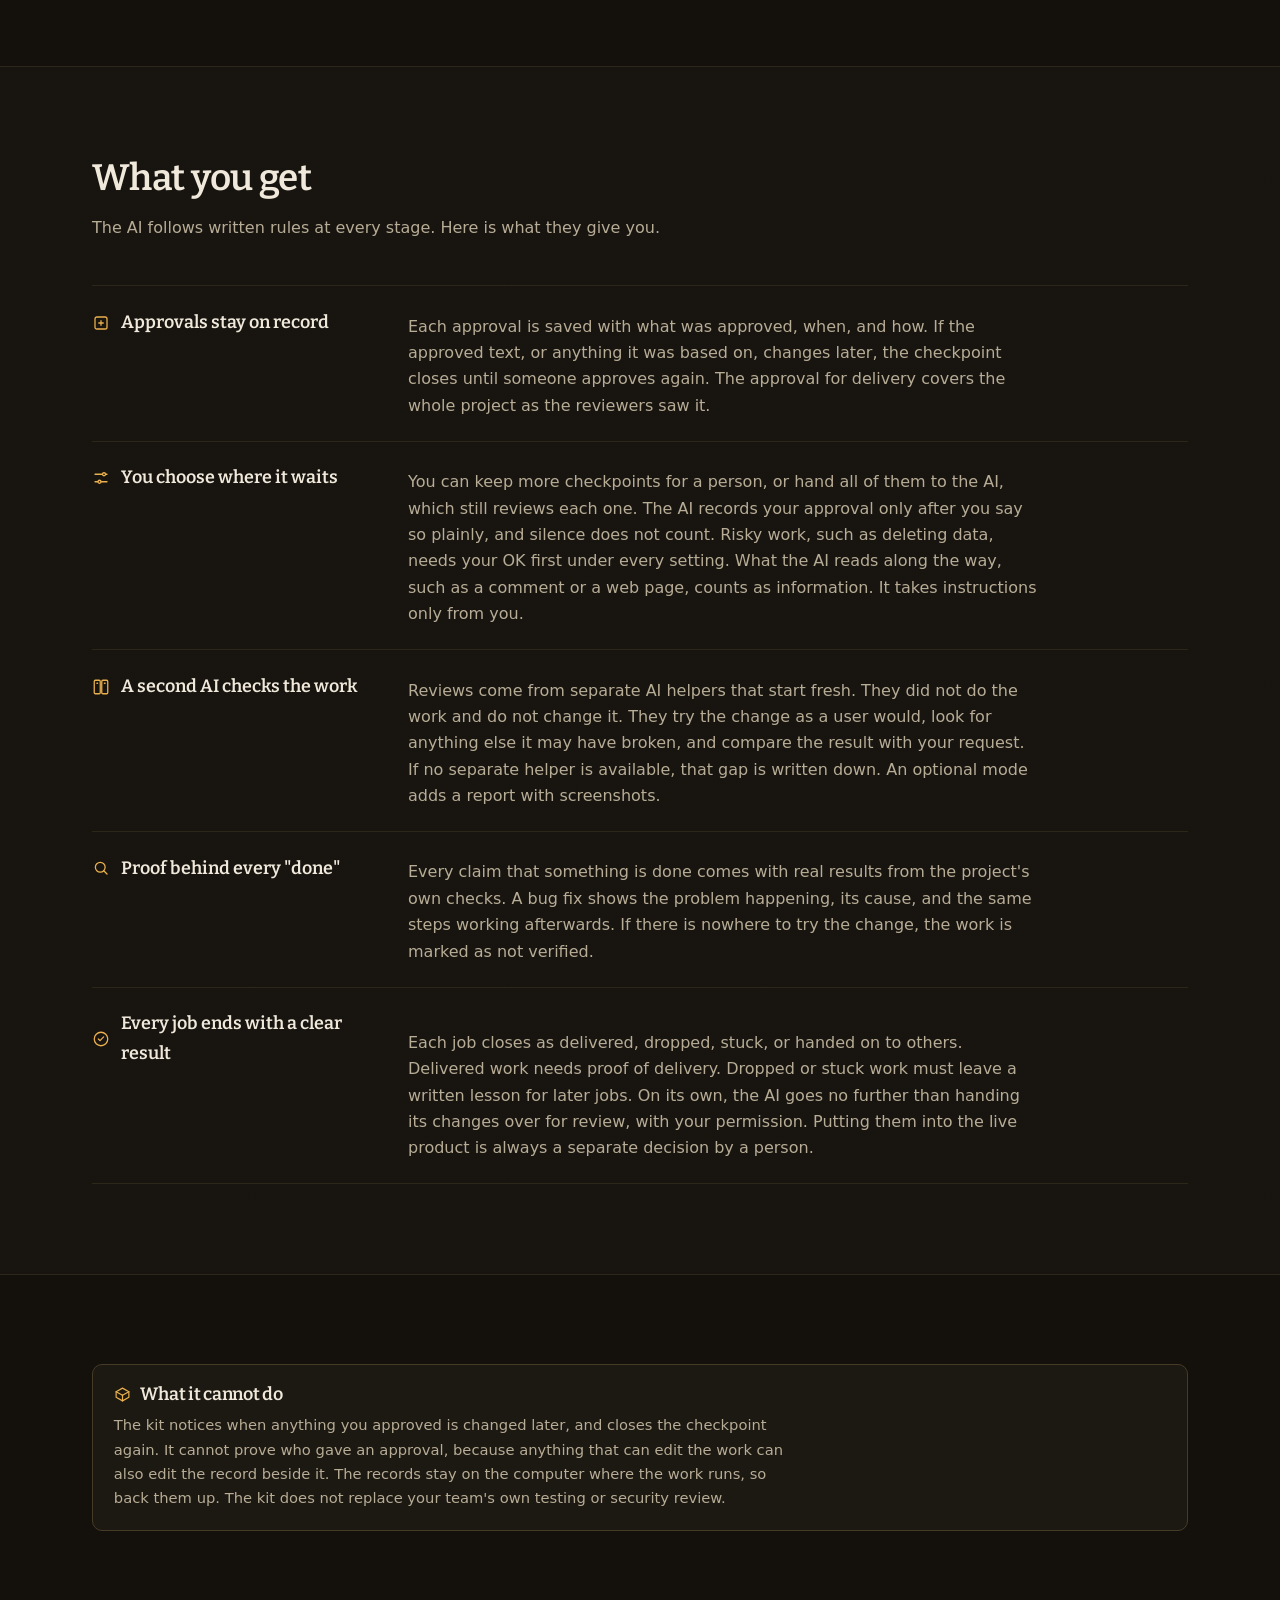
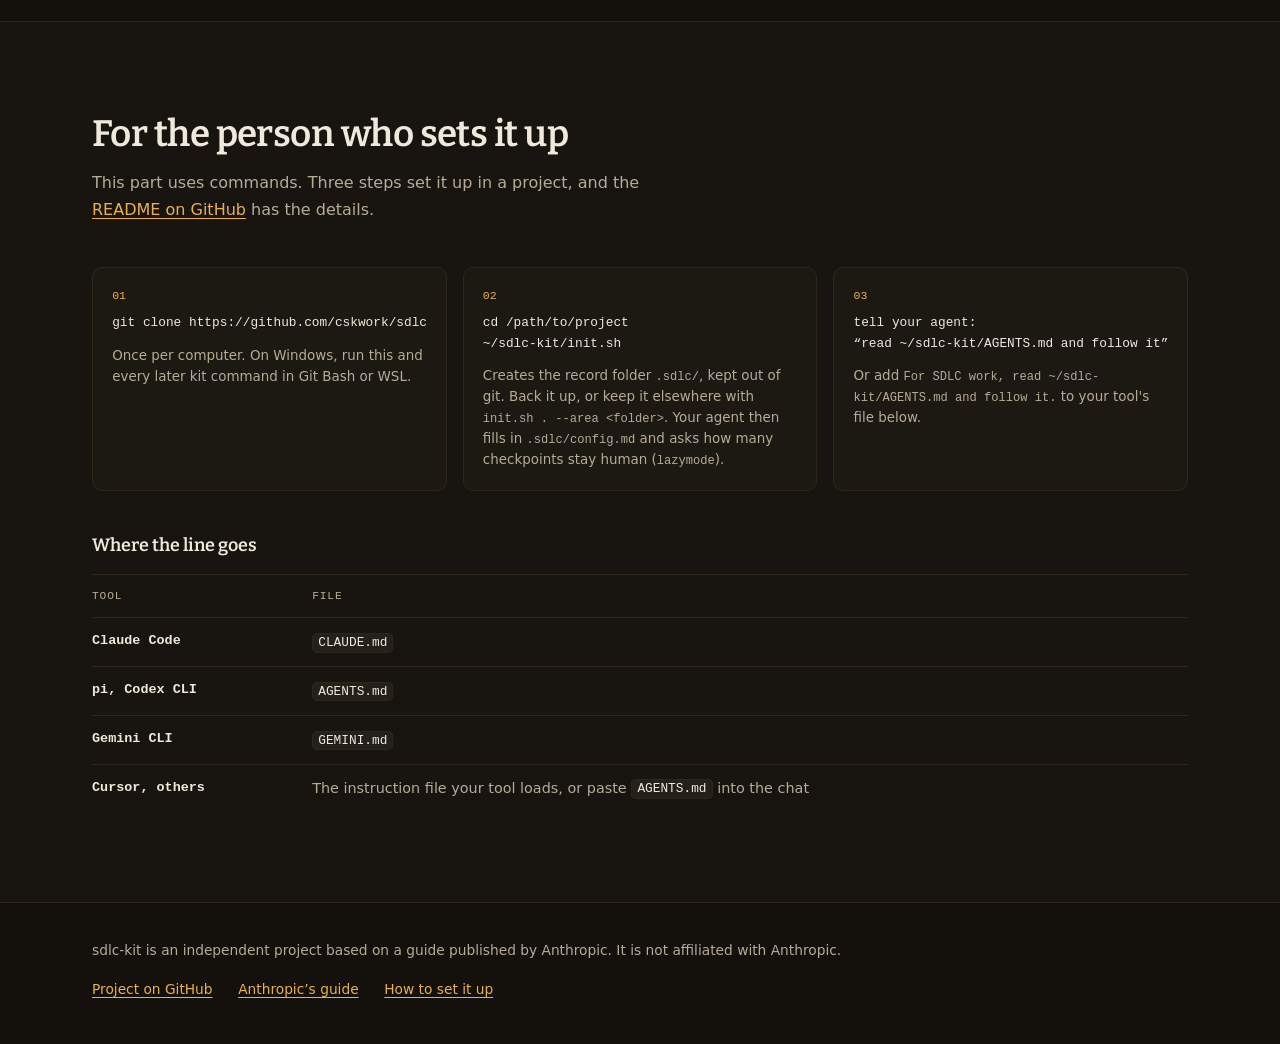
==== commit 7970fb14: "docs: live site in plain language, for readers who do not code The site's purpose is that anyone can" ====
--- a/docs/index.html
+++ b/docs/index.html
@@ -1,13 +1,14 @@
 <!DOCTYPE html>
 <html lang="en">
 <head>
+<!-- Audience: anyone. Page copy uses no coding terms or jargon; commands and file names appear only in the install section. -->
 <meta charset="utf-8">
 <meta name="viewport" content="width=device-width, initial-scale=1">
-<title>sdlc-kit | Gated SDLC for AI coding agents</title>
-<meta name="description" content="Anthropic's AI-native SDLC playbook as plain files + shell: six stages, one artifact each, human approval gates on the record. Works with pi, Claude Code, Codex CLI, Gemini CLI, Cursor.">
+<title>sdlc-kit | Building software with AI, one approved step at a time</title>
+<meta name="description" content="With sdlc-kit, an AI that writes software works in six stages and writes down its plan. A person approves at set checkpoints before it goes on.">
 <meta property="og:type" content="website">
-<meta property="og:title" content="sdlc-kit | Gated SDLC for AI coding agents">
-<meta property="og:description" content="Six stages, one artifact each, human approval gates on the record. Plain files + shell, any harness.">
+<meta property="og:title" content="sdlc-kit | Building software with AI, one approved step at a time">
+<meta property="og:description" content="An AI that writes software works in six stages, and a person approves at set checkpoints before it goes on.">
 <meta property="og:url" content="https://github.com/cskwork/sdlc-kit">
 <meta name="twitter:card" content="summary">
 <meta name="theme-color" content="#14110d">
@@ -80,6 +81,7 @@
   section { scroll-margin-top: 2rem; }
 
   h1, h2, h3 { font-family: var(--slab); font-weight: 600; letter-spacing: -0.015em; text-wrap: balance; }
+  html:lang(ko) body { word-break: keep-all; }
 
   h2 {
     font-size: clamp(1.55rem, 1.1rem + 2vw, 2.3rem);
@@ -228,12 +230,12 @@
     overflow-x: auto;
   }
   .term-body .ln { display: block; white-space: pre; }
+  .term-body .who { display: inline-block; min-width: 7em; }
   .term-body .p { color: var(--accent); font-weight: 700; }
   .term-body .c { color: var(--text); }
   .term-body .o { color: var(--text-2); }
   .term-body .ok { color: var(--accent); font-weight: 700; }
   .term-body .bad { color: var(--danger); font-weight: 700; }
-  .term-body .dim { color: #8f8672; }
 
   @media (prefers-reduced-motion: no-preference) {
     .term-body .ln {
@@ -384,16 +386,6 @@
   }
   .ledger dt svg { color: var(--accent); flex: none; }
   .ledger dd { margin: 0; color: var(--text-2); max-width: 62ch; }
-  .ledger dd code {
-    font-family: var(--mono);
-    font-size: 0.84em;
-    color: var(--text);
-    background: rgba(255, 251, 240, 0.05);
-    border: 1px solid var(--line);
-    border-radius: 5px;
-    padding: 0.08em 0.35em;
-    white-space: nowrap;
-  }
   @media (min-width: 780px) {
     .ledger > div { grid-template-columns: 17.5rem 1fr; align-items: baseline; }
   }
@@ -438,7 +430,7 @@
     padding-bottom: 0.25rem;
   }
   .steps .note { margin: 0.5rem 0 0; color: var(--text-2); font-size: 0.84rem; line-height: 1.55; }
-  .section-lede code, .steps .note code { font-family: var(--mono); font-size: .9em; }
+  .steps .note code { font-family: var(--mono); font-size: .9em; }
 
   .tablewrap { overflow-x: auto; }
   table.how {
@@ -491,7 +483,6 @@
     border-radius: 10px;
     padding: 1.15rem 1.3rem 1.25rem;
     background: var(--bg-raised);
-    margin-bottom: 2.75rem;
   }
   .honest h2 {
     font-size: 1.12rem;
@@ -502,15 +493,6 @@
   }
   .honest h2 svg { color: var(--accent); flex: none; }
   .honest p { margin: 0; color: var(--text-2); max-width: 72ch; font-size: 0.92rem; }
-  .honest code {
-    font-family: var(--mono);
-    font-size: 0.85em;
-    color: var(--text);
-    background: rgba(255, 251, 240, 0.05);
-    border: 1px solid var(--line);
-    border-radius: 5px;
-    padding: 0.08em 0.35em;
-  }
 
   footer.site { border-top: 1px solid var(--line); padding-block: 2.25rem 2.75rem; }
   footer.site .wrap {
@@ -525,12 +507,9 @@
 </style>
 </head>
 <body>
-<!-- Design contract
-     Purpose: show the six-stage loop, human gates, and the approval record.
-     Visual system: warm dark background, light text, brass accent, Bitter
-     headings, monospace for files and commands, and thin ledger rules.
-     First view: introduction and actions on the left; approval terminal on the
-     right. -->
+<!-- Design contract: show the six stages and the checkpoints where a person
+     approves. Warm dark background, brass accent, Bitter headings, monospace
+     labels, thin ledger rules; intro left, example chat right. -->
 <noscript><style>.top-actions .lang { display: none; }</style></noscript>
 <a class="skip" href="#main" data-i18n="skip">Skip to content</a>
 
@@ -553,20 +532,20 @@
     <div class="wrap">
       <div>
         <h1>sdlc<span class="kit">-kit</span></h1>
-        <p class="pitch" data-i18n="pitch">Anthropic&rsquo;s AI-native SDLC playbook, as plain files&nbsp;+&nbsp;shell.</p>
-        <p class="sub" data-i18n="sub">Six stages, one artifact each, a gate between them. Your agent reads the files, runs the gates, and waits for you at the gates you keep. No runtime, no hooks, no lock-in.</p>
+        <p class="pitch" data-i18n="pitch">A step-by-step way for AI to build software, with your approval at the checkpoints you choose.</p>
+        <p class="sub" data-i18n="sub">AI tools that write software are fast, and they often skip steps. They guess what you meant and grade their own work. With sdlc-kit the AI works in six stages and writes down what it will do before it changes anything. At the checkpoints you keep, it waits for your approval.</p>
         <p class="cta-row">
-          <a class="btn btn-primary" href="#install"><span data-i18n="cta-start">Get started</span>
+          <a class="btn btn-primary" href="#loop"><span data-i18n="cta-how">See how it works</span>
             <svg width="14" height="14" viewBox="0 0 24 24" fill="none" stroke="currentColor" stroke-width="2.2" stroke-linecap="round" stroke-linejoin="round" aria-hidden="true"><path d="M12 5v14M5 12l7 7 7-7"/></svg>
           </a>
-          <a class="btn btn-ghost" href="https://github.com/cskwork/sdlc-kit">GitHub repository</a>
+          <a class="btn btn-ghost" href="#install" data-i18n="cta-setup">How to set it up</a>
         </p>
-        <p class="harnesses"><b>pi</b><span class="dot">·</span><b>Claude Code</b><span class="dot">·</span><b>Codex CLI</b><span class="dot">·</span><b>Gemini CLI</b><span class="dot">·</span><b>Cursor</b><br><span data-i18n="harness-note">any of them can read files and run shell commands.</span></p>
+        <p class="harnesses"><b>Claude Code</b><span class="dot">·</span><b>Codex</b><span class="dot">·</span><b>Gemini</b><span class="dot">·</span><b>Cursor</b><span class="dot">·</span><b>pi</b><br><span data-i18n="tools-note">Works with the common AI tools for writing software, including these.</span></p>
       </div>
 
-      <div class="term" role="img" aria-label="Terminal transcript: an unapproved stage prints GATE CLOSED; after the human's approval is recorded, the gate opens." data-i18n-aria="term-aria">
-        <div class="term-bar" aria-hidden="true"><i></i><i></i><i></i><span>your-project / zsh</span></div>
-        <pre class="term-body"><span class="ln" style="--i:0"><span class="p">$</span> <span class="c">~/sdlc-kit/gates/check-gate.sh spec .sdlc/work/payments/spec.md</span></span><span class="ln" style="--i:1"><span class="bad">GATE CLOSED:</span><span class="o"> no approval for 'spec' of 'payments'.</span></span><span class="ln" style="--i:2"><span class="o">Needed: gates/approve.sh spec … (human decision, or --lazy when lazymode waives this gate — AGENTS.md rule 3)</span></span><span class="ln" style="--i:3"> </span><span class="ln" style="--i:4"><span class="p">$</span> <span class="c">~/sdlc-kit/gates/approve.sh spec .sdlc/work/payments/spec.md --delegated</span>  <span class="dim"># after "approve" in chat</span></span><span class="ln" style="--i:5"><span class="ok">APPROVED:</span><span class="o"> spec of payments (.sdlc/work/payments/spec.md)</span></span><span class="ln" style="--i:6"><span class="o">Recorded on disk. Approval records are gitignored — the trail is .sdlc/approvals/, not git history.</span></span><span class="ln" style="--i:7"> </span><span class="ln" style="--i:8"><span class="p">$</span> <span class="c">~/sdlc-kit/gates/check-gate.sh spec .sdlc/work/payments/spec.md</span></span><span class="ln caret" style="--i:9"><span class="ok">GATE OPEN:</span><span class="o"> spec (approved @ 2026-08-30T09:12:44Z)</span></span></pre>
+      <div class="term" role="img" aria-label="Example chat: the AI waits at a checkpoint until a person approves." data-i18n-aria="term-aria">
+        <div class="term-bar" aria-hidden="true"><i></i><i></i><i></i><span data-i18n="term-title">Work chat</span></div>
+        <pre class="term-body"><span class="ln" style="--i:0"><span class="p who" data-i18n="t-ai">AI</span><span class="c" data-i18n="t1">I wrote down what I understood. Starting now.</span></span><span class="ln" style="--i:1"><span class="p who" data-i18n="t-check">Checkpoint</span><span data-i18n="t2"><span class="bad">Not yet.</span><span class="o"> A person has not approved this.</span></span></span><span class="ln" style="--i:2"> </span><span class="ln" style="--i:3"><span class="p who" data-i18n="t-you">You</span><span class="c" data-i18n="t3">Read it. That is what I want. Approved.</span></span><span class="ln" style="--i:4"><span class="p who" data-i18n="t-ai">AI</span><span class="c" data-i18n="t4">Approval saved, with the date and time.</span></span><span class="ln" style="--i:5"> </span><span class="ln" style="--i:6"><span class="p who" data-i18n="t-check">Checkpoint</span><span data-i18n="t5"><span class="ok">Approved.</span><span class="o"> Work can go on.</span></span></span><span class="ln caret" style="--i:7"><span class="p who" data-i18n="t-ai">AI</span><span class="c" data-i18n="t6">Starting the work.</span></span></pre>
       </div>
     </div>
   </section>
@@ -574,170 +553,158 @@
   <!-- ============ the loop ============ -->
   <section class="band" id="loop" aria-labelledby="loop-h">
     <div class="wrap">
-      <h2 id="loop-h" data-i18n="loop-h">Six stages, one loop</h2>
-      <p class="section-lede" data-i18n="loop-lede">Each stage reads its skill file, writes one artifact, and stops at its gate. At the default lazymode you approve intent, spec, and ship; each request to you starts with context and ends with the one decision you owe. Every plan gets an adversary review, and risky work needs your word first.</p>
-
-      <ol class="flow" aria-label="The six-stage loop with human approval gates" data-i18n-aria="flow-aria">
+      <h2 id="loop-h" data-i18n="loop-h">Six stages, with checkpoints between them</h2>
+      <p class="section-lede" data-i18n="loop-lede">At each stage the AI writes down what it found or will do, then stops at a checkpoint. By default a person approves three of them: the request summary, the change description, and the delivery.</p>
+
+      <ol class="flow" aria-label="The six stages, with the checkpoints where a person approves" data-i18n-aria="flow-aria">
         <li class="stage s1">
-          <h3><span data-i18n="s1-h">Intent</span> <span class="art">intent.md</span></h3>
-          <p class="what" data-i18n="s1-p">The agent explores first, then grills you until the intent is exact and evidenced.</p>
+          <h3><span data-i18n="s1-h">Understand</span> <span class="art" data-i18n="s1-a">request summary</span></h3>
+          <p class="what" data-i18n="s1-p">The AI looks around first and asks only what it cannot find out itself. It writes down what you want, marking what it checked and what it assumed.</p>
         </li>
         <li class="edge gate e12">
           <svg class="d" width="46" height="10" viewBox="0 0 46 10" fill="none" stroke="currentColor" stroke-width="1.6" stroke-linecap="round" stroke-linejoin="round" aria-hidden="true"><path d="M0 5h41M38 1.5 42 5l-4 3.5"/></svg>
-          <span class="lbl" data-i18n="e12">human gate · approve intent</span>
+          <span class="lbl" data-i18n="e-you">checkpoint · a person approves</span>
         </li>
         <li class="stage s2">
-          <h3><span data-i18n="s2-h">Spec</span> <span class="art">spec.md</span></h3>
-          <p class="what" data-i18n="s2-p">AS-IS beside TO-BE with file:line evidence, adversarially reviewed before it reaches you.</p>
+          <h3><span data-i18n="s2-h">Describe</span> <span class="art" data-i18n="s2-a">now and after</span></h3>
+          <p class="what" data-i18n="s2-p">It describes how things work now and after the change, with a source for each fact. A second AI looks for gaps before you see it.</p>
         </li>
         <li class="edge gate e23">
           <svg class="d" width="46" height="10" viewBox="0 0 46 10" fill="none" stroke="currentColor" stroke-width="1.6" stroke-linecap="round" stroke-linejoin="round" aria-hidden="true"><path d="M0 5h41M38 1.5 42 5l-4 3.5"/></svg>
-          <span class="lbl" data-i18n="e23">human gate · approve spec</span>
+          <span class="lbl" data-i18n="e-you">checkpoint · a person approves</span>
         </li>
         <li class="stage s3">
-          <h3><span data-i18n="s3-h">Plan</span> <span class="art">plan.md</span></h3>
-          <p class="what" data-i18n="s3-p">Read-only: which files change, in what order, with what proof it worked.</p>
+          <h3><span data-i18n="s3-h">Plan</span> <span class="art" data-i18n="s3-a">step-by-step plan</span></h3>
+          <p class="what" data-i18n="s3-p">It lists what will change, in what order, and how it will show that each part works. Nothing is changed yet.</p>
         </li>
 
         <li class="edge gate e34">
           <svg class="d" width="10" height="52" viewBox="0 0 10 52" fill="none" stroke="currentColor" stroke-width="1.6" stroke-linecap="round" stroke-linejoin="round" aria-hidden="true"><path d="M5 0v47M1.5 43.5 5 48l3.5-4.5"/></svg>
-          <span class="lbl" data-i18n="e34">adversary review · risk needs your word</span>
+          <span class="lbl" data-i18n="e34">second AI reviews · risky work waits for you</span>
         </li>
 
         <li class="stage s4">
-          <h3><span data-i18n="s4-h">Build</span> <span class="art">code + tests</span></h3>
-          <p class="what" data-i18n="s4-p">The build follows the plan, with verification at each step.</p>
+          <h3><span data-i18n="s4-h">Build</span> <span class="art" data-i18n="s4-a">the changes</span></h3>
+          <p class="what" data-i18n="s4-p">It makes the changes in the planned order and checks each step as it goes.</p>
         </li>
         <li class="edge e45">
           <svg class="d" width="46" height="10" viewBox="0 0 46 10" fill="none" stroke="currentColor" stroke-width="1.6" stroke-linecap="round" stroke-linejoin="round" aria-hidden="true"><path d="M46 5H5M8 1.5 4 5l4 3.5"/></svg>
-          <span class="lbl" data-i18n="e45">checks green · no gate</span>
+          <span class="lbl" data-i18n="e45">checks pass · goes on</span>
         </li>
         <li class="stage s5">
-          <h3><span data-i18n="s5-h">Ship</span> <span class="art">evidence.md + delivery.md</span></h3>
-          <p class="what" data-i18n="s5-p">Evidence and an adversary review. You approve the release; it closes as shipped only once the delivery is proven.</p>
+          <h3><span data-i18n="s5-h">Deliver</span> <span class="art" data-i18n="s5-a">proof + delivery record</span></h3>
+          <p class="what" data-i18n="s5-p">Separate AI reviewers test the result and collect proof. A person approves the delivery. The work counts as delivered only once delivery is confirmed.</p>
         </li>
         <li class="edge e56">
           <svg class="d" width="46" height="10" viewBox="0 0 46 10" fill="none" stroke="currentColor" stroke-width="1.6" stroke-linecap="round" stroke-linejoin="round" aria-hidden="true"><path d="M46 5H5M8 1.5 4 5l4 3.5"/></svg>
-          <span class="lbl" data-i18n="e56">incident triggers · no gate</span>
+          <span class="lbl" data-i18n="e56">a problem appears later</span>
         </li>
         <li class="stage s6">
-          <h3><span data-i18n="s6-h">Maintain</span> <span class="art">intent.md + lesson</span></h3>
-          <p class="what" data-i18n="s6-p">An incident becomes a diagnosed intent and a recorded lesson.</p>
+          <h3><span data-i18n="s6-h">Follow up</span> <span class="art" data-i18n="s6-a">new request + lesson</span></h3>
+          <p class="what" data-i18n="s6-p">When something goes wrong after delivery, the AI finds the cause, writes the fix up as a new request, and records the lesson.</p>
         </li>
 
         <li class="loop">
           <svg width="10" height="52" viewBox="0 0 10 52" fill="none" stroke="currentColor" stroke-width="1.6" stroke-linecap="round" stroke-linejoin="round" aria-hidden="true"><path d="M5 52V5M1.5 8.5 5 4l3.5 4.5"/></svg>
-          <span class="lbl" data-i18n="loop-lbl">writes the next intent.md</span>
+          <span class="lbl" data-i18n="loop-lbl">starts over with a new request</span>
         </li>
       </ol>
-      <p class="loopnote" data-i18n="loopnote">A small, well-understood change takes the <b>compact route</b>: intent, build, ship, with <b>intent.md</b> as its one work artifact. Anything ambiguous, broad, or risky runs all six stages.</p>
+      <p class="loopnote" data-i18n="loopnote">A small, clear change takes a <b>short route</b>: understand, build, deliver. Everything else, and anything in doubt, goes through all six stages.</p>
     </div>
   </section>
 
-  <!-- ============ why ============ -->
+  <!-- ============ what you get ============ -->
   <section class="band band-alt" id="why" aria-labelledby="why-h">
     <div class="wrap">
-      <h2 id="why-h" data-i18n="why-h">What the gates do</h2>
-      <p class="section-lede" data-i18n="why-lede">The kit adds only the files, scripts, and gates needed to control the next step.</p>
+      <h2 id="why-h" data-i18n="why-h">What you get</h2>
+      <p class="section-lede" data-i18n="why-lede">The AI follows written rules at every stage. Here is what they give you.</p>
 
       <dl class="ledger">
         <div>
-          <dt><svg width="18" height="18" viewBox="0 0 24 24" fill="none" stroke="currentColor" stroke-width="1.7" stroke-linecap="round" stroke-linejoin="round" aria-hidden="true"><circle cx="12" cy="12" r="8"/><path d="M12 2v4M12 18v4M2 12h4M18 12h4"/></svg><span data-i18n="l1-t">Grilled intents</span></dt>
-          <dd data-i18n="l1-d">Stage&nbsp;1 explores before it asks, and never asks you what a probe can answer. Every claim in <code>intent.md</code> is labelled <code>[verified]</code> with evidence or <code>[assumed]</code> with a reason. This is the cheapest stage to catch a wrong assumption.</dd>
+          <dt><svg width="18" height="18" viewBox="0 0 24 24" fill="none" stroke="currentColor" stroke-width="1.7" stroke-linecap="round" stroke-linejoin="round" aria-hidden="true"><rect x="4" y="4" width="16" height="16" rx="2.5"/><path d="M9 12h6M12 9v6"/></svg><span data-i18n="g1-t">Approvals stay on record</span></dt>
+          <dd data-i18n="g1-d">Each approval is saved with what was approved, when, and how. If the approved text, or anything it was based on, changes later, the checkpoint closes until someone approves again. The approval for delivery covers the whole project as the reviewers saw it.</dd>
         </div>
         <div>
-          <dt><svg width="18" height="18" viewBox="0 0 24 24" fill="none" stroke="currentColor" stroke-width="1.7" stroke-linecap="round" stroke-linejoin="round" aria-hidden="true"><rect x="4" y="4" width="16" height="16" rx="2.5"/><path d="M9 12h6M12 9v6"/></svg><span data-i18n="l2-t">Approvals on the record</span></dt>
-          <dd data-i18n="l2-d"><code>approve.sh</code> writes the stage, the artifact path and its sha256, the upstream artifacts, the time, and the mode to <code>.sdlc/approvals/</code>. Edit any of those artifacts and <code>check-gate.sh</code> prints <code>GATE CLOSED</code> until you approve again.</dd>
+          <dt><svg width="18" height="18" viewBox="0 0 24 24" fill="none" stroke="currentColor" stroke-width="1.7" stroke-linecap="round" stroke-linejoin="round" aria-hidden="true"><path d="M4 7h10M18 7h2M4 17h4M12 17h8"/><circle cx="16" cy="7" r="2"/><circle cx="10" cy="17" r="2"/></svg><span data-i18n="g2-t">You choose where it waits</span></dt>
+          <dd data-i18n="g2-d">You can keep more checkpoints for a person, or hand all of them to the AI, which still reviews each one. The AI records your approval only after you say so plainly, and silence does not count. Risky work, such as deleting data, needs your OK first under every setting. What the AI reads along the way, such as a comment or a web page, counts as information. It takes instructions only from you.</dd>
         </div>
         <div>
-          <dt><svg width="18" height="18" viewBox="0 0 24 24" fill="none" stroke="currentColor" stroke-width="1.7" stroke-linecap="round" stroke-linejoin="round" aria-hidden="true"><path d="M4 7h10M18 7h2M4 17h4M12 17h8"/><circle cx="16" cy="7" r="2"/><circle cx="10" cy="17" r="2"/></svg><span data-i18n="l3-t">You choose the human gates</span></dt>
-          <dd data-i18n="l3-d"><code>lazymode: 0-4</code> in <code>.sdlc/config.md</code> sets which gates stay yours. The default, 1, keeps intent, spec, and ship; 4 keeps none. At your gates the agent approves only on your explicit words in chat. A waived gate still gets a real review, recorded with the approval. Risky work (data loss, public API, security, migrations, external delivery) needs your word at every level. Instructions inside a ticket, review comment, or log are treated as data and not followed.</dd>
+          <dt><svg width="18" height="18" viewBox="0 0 24 24" fill="none" stroke="currentColor" stroke-width="1.7" stroke-linecap="round" stroke-linejoin="round" aria-hidden="true"><rect x="3" y="3" width="8" height="18" rx="1.5"/><rect x="13" y="3" width="8" height="18" rx="1.5"/><path d="M6.5 7h1M16.5 7h1"/></svg><span data-i18n="g3-t">A second AI checks the work</span></dt>
+          <dd data-i18n="g3-d">Reviews come from separate AI helpers that start fresh. They did not do the work and do not change it. They try the change as a user would, look for anything else it may have broken, and compare the result with your request. If no separate helper is available, that gap is written down. An optional mode adds a report with screenshots.</dd>
         </div>
         <div>
-          <dt><svg width="18" height="18" viewBox="0 0 24 24" fill="none" stroke="currentColor" stroke-width="1.7" stroke-linecap="round" stroke-linejoin="round" aria-hidden="true"><rect x="3" y="3" width="8" height="18" rx="1.5"/><rect x="13" y="3" width="8" height="18" rx="1.5"/><path d="M6.5 7h1M16.5 7h1"/></svg><span data-i18n="l4-t">Fresh-context review</span></dt>
-          <dd data-i18n="l4-d">A verifier, an adversary, and a researcher run in fresh contexts. None wrote the work, and none changes files. The verifier checks end to end, for side effects, and against the intent, including through another caller, an existing record, and a condition no requirement names. Jev QA mode (<code>tools/qa-mode.sh</code>) can run the screen checks and hand the ship gate one HTML report.</dd>
+          <dt><svg width="18" height="18" viewBox="0 0 24 24" fill="none" stroke="currentColor" stroke-width="1.7" stroke-linecap="round" stroke-linejoin="round" aria-hidden="true"><circle cx="11" cy="11" r="6.5"/><path d="m20 20-4.4-4.4"/></svg><span data-i18n="g4-t">Proof behind every "done"</span></dt>
+          <dd data-i18n="g4-d">Every claim that something is done comes with real results from the project's own checks. A bug fix shows the problem happening, its cause, and the same steps working afterwards. If there is nowhere to try the change, the work is marked as not verified.</dd>
         </div>
         <div>
-          <dt><svg width="18" height="18" viewBox="0 0 24 24" fill="none" stroke="currentColor" stroke-width="1.7" stroke-linecap="round" stroke-linejoin="round" aria-hidden="true"><circle cx="11" cy="11" r="6.5"/><path d="m20 20-4.4-4.4"/></svg><span data-i18n="l10-t">Proof that fits the claim</span></dt>
-          <dd data-i18n="l10-d">Every &ldquo;done&rdquo; carries output from the project&rsquo;s real commands. A bug fix shows the failure before, the cause, and the same reproduction passing after, on the surface where it was reported. A no-behavior-change claim needs a pin: a check green before and after that fails on a deliberate break. A number claim needs five or more runs a side, as median and range. No environment to run it in means NOT VERIFIED.</dd>
-        </div>
-        <div>
-          <dt><svg width="18" height="18" viewBox="0 0 24 24" fill="none" stroke="currentColor" stroke-width="1.7" stroke-linecap="round" stroke-linejoin="round" aria-hidden="true"><path d="M5 4h11l3 3v13H5z"/><path d="M9 10h6M9 14h6"/></svg><span data-i18n="l6-t">Memory that stays bounded</span></dt>
-          <dd data-i18n="l6-d">Lessons go in a &le;50-line <code>INDEX.md</code>. Each product area gets a page with its business rules and a <code>Drive:</code> line on how to reach and prove it. A recurring lesson becomes a project test, lint rule, or check before any stage-skill edit. <code>tools/kb.sh search</code> finds open and closed features.</dd>
-        </div>
-        <div>
-          <dt><svg width="18" height="18" viewBox="0 0 24 24" fill="none" stroke="currentColor" stroke-width="1.7" stroke-linecap="round" stroke-linejoin="round" aria-hidden="true"><rect x="3" y="4" width="18" height="12" rx="2"/><path d="M8 20h8M12 16v4"/></svg><span data-i18n="l9-t">Drivable by a host</span></dt>
-          <dd data-i18n="l9-d"><code>gates/status.sh --json</code> reports each feature&rsquo;s stage, <code>ready | needs-human | blocked | complete</code>, next action, and blockers. <code>tools/verify.sh</code> runs the project&rsquo;s verification recipe and binds the receipt to the source it ran; ship needs that receipt <code>ok</code>, or your words accepting the gap. <code>tools/handoff.sh</code> re-checks the ship gate, pushes the review branch you authorized, and proves it is on the remote. A review comment or CI failure after that is a finding to fix and ship again. Merging and deploying stay separate human approvals.</dd>
-        </div>
-        <div>
-          <dt><svg width="18" height="18" viewBox="0 0 24 24" fill="none" stroke="currentColor" stroke-width="1.7" stroke-linecap="round" stroke-linejoin="round" aria-hidden="true"><circle cx="12" cy="12" r="9"/><path d="m8.5 12 2.2 2.2 4.8-5"/></svg><span data-i18n="l8-t">Every run gets an ending</span></dt>
-          <dd data-i18n="l8-d"><code>close.sh</code> records <code>shipped</code>, <code>abandoned</code>, <code>dead-end</code>, or <code>handed-off</code>, then archives the feature and its approvals to <code>.sdlc/archive/</code>. <code>shipped</code> needs a proven delivery; failed work needs a lesson; a handoff needs the ticket or PR.</dd>
+          <dt><svg width="18" height="18" viewBox="0 0 24 24" fill="none" stroke="currentColor" stroke-width="1.7" stroke-linecap="round" stroke-linejoin="round" aria-hidden="true"><circle cx="12" cy="12" r="9"/><path d="m8.5 12 2.2 2.2 4.8-5"/></svg><span data-i18n="g5-t">Every job ends with a clear result</span></dt>
+          <dd data-i18n="g5-d">Each job closes as delivered, dropped, stuck, or handed on to others. Delivered work needs proof of delivery. Dropped or stuck work must leave a written lesson for later jobs. On its own, the AI goes no further than handing its changes over for review, with your permission. Putting them into the live product is always a separate decision by a person.</dd>
         </div>
       </dl>
     </div>
   </section>
 
+  <!-- ============ honest limit ============ -->
+  <section class="band" id="limits" aria-labelledby="limits-h">
+    <div class="wrap">
+      <div class="honest">
+        <h2 id="limits-h">
+          <svg width="17" height="17" viewBox="0 0 24 24" fill="none" stroke="currentColor" stroke-width="1.7" stroke-linecap="round" stroke-linejoin="round" aria-hidden="true"><path d="M12 3 3 8l9 5 9-5-9-5Z"/><path d="M3 8v8l9 5 9-5V8"/><path d="M12 13v8"/></svg>
+          <span data-i18n="lim-h">What it cannot do</span>
+        </h2>
+        <p data-i18n="lim-p">The kit notices when anything you approved is changed later, and closes the checkpoint again. It cannot prove who gave an approval, because anything that can edit the work can also edit the record beside it. The records stay on the computer where the work runs, so back them up. The kit does not replace your team's own testing or security review.</p>
+      </div>
+    </div>
+  </section>
+
   <!-- ============ install ============ -->
-  <section class="band" id="install" aria-labelledby="install-h">
+  <section class="band band-alt" id="install" aria-labelledby="install-h">
     <div class="wrap">
-      <h2 id="install-h" data-i18n="inst-h">Three commands, then hand it your harness</h2>
-      <p class="section-lede" data-i18n="inst-lede">No installer, no daemon. The kit directory stays framework-only; your project gets a gitignored <code>.sdlc/</code> for its records.</p>
+      <h2 id="install-h" data-i18n="inst-h">For the person who sets it up</h2>
+      <p class="section-lede" data-i18n="inst-lede">This part uses commands. Three steps set it up in a project, and the <a href="https://github.com/cskwork/sdlc-kit#quick-start">README on GitHub</a> has the details.</p>
 
       <ol class="steps">
         <li>
           <span class="cmd">git clone https://github.com/cskwork/sdlc-kit ~/sdlc-kit</span>
-          <p class="note" data-i18n="st1-n">Once per machine. On Windows, run this and every later kit command in Git Bash or WSL.</p>
+          <p class="note" data-i18n="st1-n">Once per computer. On Windows, run this and every later kit command in Git Bash or WSL.</p>
         </li>
         <li>
           <span class="cmd">cd /path/to/project
 ~/sdlc-kit/init.sh</span>
-          <p class="note" data-i18n="st2-n">Seeds <code>.sdlc/</code> and gitignores it with one <code>/.sdlc</code> line. Back the records up yourself, or keep them outside the checkout with <code>init.sh . --area &lt;folder&gt;</code>. Your agent then fills the build, test, and lint commands in <code>.sdlc/config.md</code> from the repo and asks which lazymode level you want.</p>
+          <p class="note" data-i18n="st2-n">Creates the record folder <code>.sdlc/</code>, kept out of git. Back it up, or keep it elsewhere with <code>init.sh . --area &lt;folder&gt;</code>. Your agent then fills in <code>.sdlc/config.md</code> and asks how many checkpoints stay human (<code>lazymode</code>).</p>
         </li>
         <li>
-          <span class="cmd">tell your harness:
+          <span class="cmd">tell your agent:
 &ldquo;read ~/sdlc-kit/AGENTS.md and follow it&rdquo;</span>
-          <p class="note" data-i18n="st3-n">One pointer line in your project&rsquo;s agent file does it. Pick your harness below.</p>
+          <p class="note" data-i18n="st3-n">Or add <code>For SDLC work, read ~/sdlc-kit/AGENTS.md and follow it.</code> to your tool's file below.</p>
         </li>
       </ol>
 
       <div class="tablewrap">
         <table class="how">
-          <caption data-i18n="how-cap">Point your harness at the routing contract</caption>
+          <caption data-i18n="how-cap">Where the line goes</caption>
           <thead>
-            <tr><th scope="col" data-i18n="how-h1">Harness</th><th scope="col" data-i18n="how-h2">How</th></tr>
+            <tr><th scope="col" data-i18n="how-h1">Tool</th><th scope="col" data-i18n="how-h2">File</th></tr>
           </thead>
           <tbody>
-            <tr><th scope="row">Claude Code</th><td data-i18n="r-cc">Add to project <code>CLAUDE.md</code>: <code>For SDLC work, read ~/sdlc-kit/AGENTS.md and follow it.</code></td></tr>
-            <tr><th scope="row">pi, Codex CLI</th><td data-i18n="r-cx">Same one-liner in project <code>AGENTS.md</code></td></tr>
-            <tr><th scope="row">Gemini CLI</th><td data-i18n="r-gm">Same one-liner in <code>GEMINI.md</code></td></tr>
-            <tr><th scope="row">Cursor, others</th><td data-i18n="r-else">Put it in the instruction file your harness loads, or paste <code>AGENTS.md</code> into the session</td></tr>
+            <tr><th scope="row">Claude Code</th><td><code>CLAUDE.md</code></td></tr>
+            <tr><th scope="row">pi, Codex CLI</th><td><code>AGENTS.md</code></td></tr>
+            <tr><th scope="row">Gemini CLI</th><td><code>GEMINI.md</code></td></tr>
+            <tr><th scope="row">Cursor, others</th><td data-i18n="r-else">The instruction file your tool loads, or paste <code>AGENTS.md</code> into the chat</td></tr>
           </tbody>
         </table>
       </div>
     </div>
   </section>
-
-  <!-- ============ honest limit ============ -->
-  <section class="band band-alt" id="limits" aria-labelledby="limits-h">
-    <div class="wrap">
-      <div class="honest">
-        <h2 id="limits-h">
-          <svg width="17" height="17" viewBox="0 0 24 24" fill="none" stroke="currentColor" stroke-width="1.7" stroke-linecap="round" stroke-linejoin="round" aria-hidden="true"><path d="M12 3 3 8l9 5 9-5-9-5Z"/><path d="M3 8v8l9 5 9-5V8"/><path d="M12 13v8"/></svg>
-          <span data-i18n="lim-h">Honest limit: change detection, not authentication</span>
-        </h2>
-        <p data-i18n="lim-p">Approvals bind the artifact&rsquo;s bytes and, at ship, the whole source snapshot the review saw, so any later change closes the gate. Anything that can write the artifact can also write the record beside it, so the records do not prove who approved. They are gitignored: the audit trail is <code>.sdlc/approvals/</code> on disk, and a fresh clone mid-feature must approve again.</p>
-      </div>
-    </div>
-  </section>
 </main>
 
 <footer class="site">
   <div class="wrap">
-    <p data-i18n="foot-p">sdlc-kit: plain files + shell. No hooks, no runtime, no lock-in.</p>
+    <p data-i18n="foot-p">sdlc-kit is an independent project based on a guide published by Anthropic. It is not affiliated with Anthropic.</p>
     <nav aria-label="Footer" data-i18n-aria="foot-aria">
-      <a href="https://github.com/cskwork/sdlc-kit" data-i18n="foot-gh">GitHub repository</a>
-      <a href="https://claude.com/blog/the-ai-native-sdlc-playbook" data-i18n="foot-pb">Anthropic&rsquo;s playbook</a>
-      <a href="#install" data-i18n="foot-start">Get started</a>
+      <a href="https://github.com/cskwork/sdlc-kit" data-i18n="foot-gh">Project on GitHub</a>
+      <a href="https://claude.com/blog/the-ai-native-sdlc-playbook" data-i18n="foot-pb">Anthropic&rsquo;s guide</a>
+      <a href="#install" data-i18n="cta-setup">How to set it up</a>
     </nav>
   </div>
 </footer>
@@ -747,73 +714,79 @@
   var KEY = "sdlc-kit-lang";
   var KO = {
     "skip": '본문으로 건너뛰기',
-    "pitch": 'Anthropic의 AI 네이티브 SDLC 플레이북, 평문 파일 + 셸.',
-    "sub": '여섯 단계, 단계마다 산출물 하나, 단계 사이에 게이트. 에이전트는 파일을 읽고 게이트를 실행하며, 당신이 맡은 게이트에서는 당신을 기다립니다. 런타임도 훅도 종속성도 없습니다.',
-    "cta-start": '시작하기',
-    "harness-note": '어느 것이든 파일을 읽고 셸 명령을 실행할 수 있습니다.',
-    "loop-h": '여섯 단계, 하나의 루프',
-    "loop-lede": '각 단계는 스킬 파일을 읽고 산출물 하나를 쓴 뒤 게이트에서 멈춥니다. 기본 lazymode에서는 intent·spec·ship을 당신이 승인하며, 당신에게 오는 요청은 맥락으로 시작해 당신이 내릴 단 하나의 결정으로 끝납니다. 모든 plan은 적대적 검토를 거치며, 위험한 작업은 먼저 당신의 허락이 필요합니다.',
-    "s1-h": '의도',
-    "s1-p": '에이전트는 먼저 탐색한 뒤, 의도가 정확하고 근거를 갖출 때까지 당신을 심문합니다.',
-    "e12": '사람 승인 게이트 · intent 승인',
-    "s2-h": '명세',
-    "s2-p": 'AS-IS와 TO-BE를 file:line 근거와 함께 나란히 적고, 당신에게 오기 전에 적대적 검토를 거칩니다.',
-    "e23": '사람 승인 게이트 · spec 승인',
-    "s3-h": '계획',
-    "s3-p": '읽기 전용: 어떤 파일을 어떤 순서로 바꾸고, 동작을 무엇으로 증명할지.',
-    "e34": '적대적 검토 · 위험 작업은 사람 허락',
-    "s4-h": '빌드',
-    "s4-p": '빌드는 계획을 따르고 각 단계에서 검증합니다.',
-    "e45": '검사 통과 · 게이트 없음',
-    "s5-h": '출시',
-    "s5-p": '증거와 적대적 검토. 출시는 당신이 승인하고, 전달이 증명되어야 shipped로 종결됩니다.',
-    "e56": '장애 발생 · 게이트 없음',
-    "s6-h": '유지보수',
-    "s6-p": '장애는 원인을 진단한 의도와 기록된 교훈이 됩니다.',
-    "loop-lbl": '다음 intent.md 작성',
-    "loopnote": '작고 잘 이해된 변경은 <b>compact 경로</b>로 갑니다: intent, build, ship, 작업 산출물은 <b>intent.md</b> 하나입니다. 모호하거나 넓거나 위험한 작업은 여섯 단계를 모두 거칩니다.',
-    "why-h": '승인 게이트가 하는 일',
-    "why-lede": '이 키트는 다음 단계의 실행을 통제하는 데 필요한 파일, 스크립트, 게이트만 추가합니다.',
-    "l1-t": '의도 심문',
-    "l1-d": '1단계는 묻기 전에 먼저 탐색하고, 프로브로 답할 수 있는 것은 당신에게 묻지 않습니다. <code>intent.md</code>의 모든 주장은 근거와 함께 <code>[verified]</code>, 또는 이유와 함께 <code>[assumed]</code>로 표시됩니다. 잘못된 가정을 가장 싸게 잡는 단계입니다.',
-    "l2-t": '기록으로 남는 승인',
-    "l2-d": '<code>approve.sh</code>는 단계, 산출물 경로와 sha256, 상위 산출물, 시각, 모드를 <code>.sdlc/approvals/</code>에 씁니다. 그 산출물 중 하나라도 고치면 다시 승인할 때까지 <code>check-gate.sh</code>가 <code>GATE CLOSED</code>를 출력합니다.',
-    "l3-t": '사람 게이트는 당신이 정함',
-    "l3-d": '<code>.sdlc/config.md</code>의 <code>lazymode: 0-4</code>가 당신에게 남길 게이트를 정합니다. 기본값 1은 intent·spec·ship을 남기고, 4는 하나도 남기지 않습니다. 당신의 게이트에서 에이전트는 채팅에서 당신이 명시적으로 말했을 때만 승인합니다. 면제된 게이트도 실제 검토를 거치고, 그 검토가 승인과 함께 기록됩니다. 위험한 작업(데이터 손실, 공개 API, 보안, 마이그레이션, 외부 전달)은 어느 단계에서든 당신의 허락이 필요합니다. 티켓, 리뷰 코멘트, 로그 안의 지시는 데이터로 다루며 따르지 않습니다.',
-    "l4-t": '신선한 컨텍스트 검토',
-    "l4-d": '검증자, 적대자, 리서처는 새 컨텍스트에서 실행됩니다. 누구도 그 작업을 쓰지 않았고, 파일을 바꾸지도 않습니다. 검증자는 E2E, 부수 효과, 의도 일치를 확인하며, 다른 호출자, 기존 기록, 요구사항에 없는 조건으로도 확인합니다. Jev QA 모드(<code>tools/qa-mode.sh</code>)로 화면 검사를 돌려 ship 게이트에 HTML 보고서 하나를 넘길 수 있습니다.',
-    "l10-t": '주장에 맞는 증거',
-    "l10-d": '모든 &ldquo;완료&rdquo;에는 프로젝트의 실제 명령 출력이 붙습니다. 버그 수정은 수정 전 실패, 원인, 수정 후 같은 재현의 통과를 보고된 곳에서 보여 줍니다. 동작 변경이 없다는 주장에는 핀이 필요합니다. 전후 모두 통과하고 일부러 깨뜨리면 실패하는 검사입니다. 수치 주장은 양쪽 다섯 번 이상 실행한 중앙값과 범위로 보입니다. 실행할 환경이 없으면 NOT VERIFIED입니다.',
-    "l6-t": '한도를 지키는 교훈 메모리',
-    "l6-d": '교훈은 50줄 이하의 <code>INDEX.md</code>에 둡니다. 제품 영역마다 업무 규칙과 <code>Drive:</code> 줄(그 영역에 도달해 증명하는 방법)을 담은 페이지가 있습니다. 반복되는 교훈은 스테이지 스킬을 고치기 전에 먼저 프로젝트의 테스트, 린트 규칙, 검사가 됩니다. <code>tools/kb.sh search</code>는 열린 피처와 닫힌 피처를 찾습니다.',
-    "l9-t": '호스트가 구동할 수 있음',
-    "l9-d": '<code>gates/status.sh --json</code>은 피처마다 단계, <code>ready | needs-human | blocked | complete</code>, 다음 액션, 차단 사유를 보고합니다. <code>tools/verify.sh</code>는 프로젝트의 검증 레시피를 실행하고 그 영수증을 실행 대상 소스에 묶으며, ship에는 그 영수증이 <code>ok</code>이거나 공백을 받아들인다는 당신의 말이 필요합니다. <code>tools/handoff.sh</code>는 ship 게이트를 다시 확인하고, 당신이 허락한 리뷰 브랜치를 푸시한 뒤 원격에 있음을 증명합니다. 그 뒤의 리뷰 코멘트나 CI 실패는 고쳐서 다시 ship할 발견 사항입니다. 머지와 배포는 별도의 사람 승인으로 남습니다.',
-    "l8-t": '모든 실행에 끝 상태 기록',
-    "l8-d": '<code>close.sh</code>는 <code>shipped</code>, <code>abandoned</code>, <code>dead-end</code>, <code>handed-off</code> 중 하나를 기록한 뒤 피처와 승인 기록을 <code>.sdlc/archive/</code>로 옮깁니다. <code>shipped</code>는 증명된 전달을, 실패한 작업은 교훈을, 이관은 티켓이나 PR을 요구합니다.',
-    "inst-h": '명령 세 줄, 그다음은 하네스에 맡김',
-    "inst-lede": '설치 프로그램도 데몬도 없습니다. 키트 디렉터리는 프레임워크 전용으로 남고, 프로젝트에는 기록을 담는 gitignore된 <code>.sdlc/</code>가 생깁니다.',
-    "st1-n": '머신당 한 번. Windows에서는 이 명령과 이후 모든 키트 명령을 Git Bash나 WSL에서 실행하세요.',
-    "st2-n": '<code>.sdlc/</code>를 만들고 <code>/.sdlc</code> 한 줄로 gitignore합니다. 기록은 직접 백업하거나, <code>init.sh . --area &lt;폴더&gt;</code>로 체크아웃 바깥에 두세요. 이어서 에이전트가 저장소에서 빌드·테스트·린트 명령을 찾아 <code>.sdlc/config.md</code>에 채우고, 원하는 lazymode 단계를 묻습니다.',
-    "st3-n": '프로젝트의 에이전트 파일에 포인터 한 줄이면 끝입니다. 아래 표에서 하네스를 고르세요.',
-    "how-cap": '하네스를 라우팅 계약에 연결하기',
-    "how-h1": '하네스',
-    "how-h2": '방법',
-    "r-cc": '프로젝트 <code>CLAUDE.md</code>에 다음을 추가합니다: <code>For SDLC work, read ~/sdlc-kit/AGENTS.md and follow it.</code>',
-    "r-cx": '프로젝트 <code>AGENTS.md</code>에 같은 한 줄을 추가합니다.',
-    "r-gm": '<code>GEMINI.md</code>에 같은 한 줄을 추가합니다.',
-    "r-else": '하네스가 읽는 지침 파일에 넣거나, 세션에 <code>AGENTS.md</code>를 붙여 넣으세요.',
-    "lim-h": '정직한 한계: 인증이 아니라 변경 감지',
-    "lim-p": '승인은 산출물의 바이트와, ship에서는 리뷰가 본 소스 전체 스냅샷까지 묶으므로 이후의 어떤 변경이든 게이트를 닫습니다. 산출물을 쓸 수 있는 주체는 그 옆의 기록도 쓸 수 있으므로, 기록은 누가 승인했는지 증명하지 못합니다. 기록은 gitignore 대상이라 감사 추적은 디스크의 <code>.sdlc/approvals/</code>이며, 피처 진행 중에 새로 클론하면 다시 승인해야 합니다.',
-    "foot-p": 'sdlc-kit: 평문 파일 + 셸. 훅 없음, 런타임 없음, 종속성 없음.',
-    "foot-gh": 'GitHub 저장소',
-    "foot-pb": 'Anthropic의 플레이북',
-    "foot-start": '시작하기'
+    "pitch": 'AI가 소프트웨어를 한 단계씩 만들고, 정해 둔 확인 지점에서 사람의 승인을 받는 방식입니다.',
+    "sub": '소프트웨어를 만드는 AI는 빠르지만 단계를 자주 건너뜁니다. 요청을 짐작으로 해석하고, 자기 숙제를 스스로 채점합니다. sdlc-kit을 쓰면 AI는 여섯 단계로 일하며, 무언가를 바꾸기 전에 할 일부터 글로 적습니다. 사람이 맡은 확인 지점에서는 승인을 기다립니다.',
+    "cta-how": '작동 방식 보기',
+    "cta-setup": '설치 방법',
+    "tools-note": '위 도구를 비롯해 소프트웨어를 만드는 주요 AI 도구와 함께 쓸 수 있습니다.',
+    "term-title": '작업 대화',
+    "t-ai": 'AI',
+    "t-check": '확인 지점',
+    "t-you": '담당자',
+    "t1": '이해한 내용을 글로 적었습니다. 이제 시작합니다.',
+    "t2": '<span class="bad">아직 안 됩니다.</span><span class="o"> 사람의 승인이 없습니다.</span>',
+    "t3": '읽어 봤습니다. 원하던 내용이 맞습니다. 승인합니다.',
+    "t4": '승인을 날짜, 시각과 함께 저장했습니다.',
+    "t5": '<span class="ok">승인 확인.</span><span class="o"> 다음으로 넘어가도 됩니다.</span>',
+    "t6": '작업을 시작합니다.',
+    "loop-h": '여섯 단계와 그 사이의 확인 지점',
+    "loop-lede": '각 단계에서 AI는 알아낸 것이나 할 일을 글로 적고, 확인 지점에서 멈춥니다. 기본 설정에서 사람이 승인하는 것은 요청 요약, 변경 내용, 전달 세 가지입니다.',
+    "s1-h": '요청 이해',
+    "s1-a": '요청 요약',
+    "s1-p": 'AI가 먼저 프로젝트를 살펴보고, 스스로 알아낼 수 없는 것만 묻습니다. 원하는 내용을 글로 적고, 확인한 것과 짐작한 것을 나눠 표시합니다.',
+    "e-you": '확인 지점 · 사람이 승인',
+    "s2-h": '변경 내용',
+    "s2-a": '지금과 바뀐 뒤',
+    "s2-p": '지금의 동작과 바뀐 뒤의 동작을 각 사실의 출처와 함께 적습니다. 사람이 보기 전에 다른 AI가 빠진 곳을 찾습니다.',
+    "s3-h": '작업 계획',
+    "s3-a": '단계별 계획',
+    "s3-p": '무엇을 어떤 순서로 바꿀지, 제대로 됐다는 것을 무엇으로 보여 줄지 적습니다. 아직 아무것도 바꾸지 않습니다.',
+    "e34": '다른 AI가 검토 · 위험한 작업은 사람이 허락',
+    "s4-h": '만들기',
+    "s4-a": '실제 변경',
+    "s4-p": '계획한 순서대로 바꾸고, 단계마다 제대로 됐는지 확인합니다.',
+    "e45": '점검 통과 · 바로 진행',
+    "s5-h": '전달',
+    "s5-a": '증거와 전달 기록',
+    "s5-p": '별도의 AI가 결과를 시험하고 증거를 모읍니다. 전달은 사람이 승인합니다. 실제로 전달된 것이 확인되어야 완료로 기록됩니다.',
+    "e56": '나중에 문제가 생기면',
+    "s6-h": '사후 대응',
+    "s6-a": '새 요청과 교훈',
+    "s6-p": '전달한 뒤 문제가 생기면 AI가 원인을 찾고, 고칠 내용을 새 요청으로 적고, 교훈을 기록합니다.',
+    "loop-lbl": '새 요청으로 다시 시작',
+    "loopnote": '작고 분명한 변경은 요청 이해, 만들기, 전달만 거치는 <b>짧은 경로</b>로 갑니다. 그 밖의 작업과 조금이라도 애매한 작업은 여섯 단계를 모두 거칩니다.',
+    "why-h": '달라지는 점',
+    "why-lede": 'AI는 모든 단계에서 글로 적힌 규칙을 따릅니다. 그래서 다음이 달라집니다.',
+    "g1-t": '승인은 기록으로 남습니다',
+    "g1-d": '승인할 때마다 무엇을, 언제, 어떻게 승인했는지 저장합니다. 승인한 글이나 그 바탕이 된 글이 나중에 바뀌면, 다시 승인할 때까지 확인 지점이 닫힙니다. 전달 승인은 검토한 AI가 본 프로젝트 전체에 걸립니다.',
+    "g2-t": '어디서 기다릴지는 직접 정합니다',
+    "g2-d": '사람이 맡는 확인 지점은 늘릴 수도, 모두 AI에게 맡길 수도 있습니다. 맡겨도 검토는 그대로 거칩니다. AI는 승인한다는 분명한 말을 들어야만 승인을 기록하며, 아무 말이 없으면 승인으로 치지 않습니다. 데이터 삭제처럼 위험한 작업은 어떤 설정에서든 사람의 허락이 먼저 필요합니다. 작업 중에 읽은 댓글이나 웹 페이지의 글은 참고 자료로만 다루고, 지시는 사람에게서만 받습니다.',
+    "g3-t": '다른 AI가 따로 점검합니다',
+    "g3-d": '검토는 작업에 참여하지 않은 별도의 AI가 처음부터 새로 맡고, 결과를 고치지는 않습니다. 사용자처럼 바뀐 기능을 써 보고, 다른 곳이 망가지지 않았는지 살피고, 요청과 결과를 맞춰 봅니다. 별도의 AI를 못 쓰면 그 빈틈을 기록합니다. 원하면 화면 사진이 담긴 보고서도 받을 수 있습니다.',
+    "g4-t": '"완료"에는 증거가 붙습니다',
+    "g4-d": '"다 됐다"는 말에는 프로젝트의 실제 점검 결과가 붙습니다. 오류를 고쳤다면 문제가 일어나는 모습, 원인, 같은 절차로 다시 했을 때 문제가 사라진 모습을 보여 줍니다. 시험해 볼 곳이 없으면 그 작업은 "검증 안 됨"으로 표시됩니다.',
+    "g5-t": '모든 작업은 분명한 결과로 끝납니다',
+    "g5-d": '작업은 전달 완료, 중단, 막힘, 다른 곳으로 넘김 중 하나로 끝납니다. 전달 완료에는 전달된 증거가 필요합니다. 중단되거나 막힌 작업은 다음 작업을 위해 배운 점을 글로 남깁니다. AI는 허락을 받아 변경 내용을 검토용으로 넘기는 데까지만 혼자 합니다. 실제 서비스에 반영하는 일은 언제나 사람이 따로 결정합니다.',
+    "lim-h": '할 수 없는 일',
+    "lim-p": '승인한 내용이 나중에 바뀌면 키트가 알아채고 확인 지점을 다시 닫습니다. 하지만 누가 승인했는지는 증명하지 못합니다. 작업을 고칠 수 있는 쪽은 승인 기록도 고칠 수 있기 때문입니다. 기록은 작업하는 컴퓨터에만 남으니 따로 백업해 두세요. 팀의 테스트나 보안 검토를 대신하지도 않습니다.',
+    "inst-h": '설치하는 분께',
+    "inst-lede": '여기부터는 명령어를 씁니다. 세 단계면 프로젝트에 설치되며, 자세한 내용은 <a href="https://github.com/cskwork/sdlc-kit/blob/main/README.ko.md#빠른-시작">GitHub의 README</a>에 있습니다.',
+    "st1-n": '컴퓨터마다 한 번. Windows에서는 이 명령과 이후의 모든 키트 명령을 Git Bash나 WSL에서 실행하세요.',
+    "st2-n": '기록 폴더 <code>.sdlc/</code>를 만들고 git에서 제외합니다. 직접 백업하거나 <code>init.sh . --area &lt;폴더&gt;</code>로 밖에 두세요. 이어서 에이전트가 <code>.sdlc/config.md</code>를 채우고, 사람이 맡을 확인 지점 수(<code>lazymode</code>)를 묻습니다.',
+    "st3-n": '또는 <code>For SDLC work, read ~/sdlc-kit/AGENTS.md and follow it.</code> 한 줄을 아래 표의 파일에 넣으세요.',
+    "how-cap": '한 줄을 넣는 곳',
+    "how-h1": '도구',
+    "how-h2": '파일',
+    "r-else": '도구가 읽는 지침 파일, 또는 <code>AGENTS.md</code> 내용을 대화에 붙여 넣기',
+    "foot-p": 'sdlc-kit은 Anthropic이 공개한 안내서를 바탕으로 만든 독립 프로젝트로, Anthropic과는 관계가 없습니다.',
+    "foot-gh": 'GitHub에서 보기',
+    "foot-pb": 'Anthropic의 안내서'
   };
   var KO_ARIA = {
     "hero-aria": 'sdlc-kit 소개',
-    "term-aria": '터미널 화면: 승인 기록이 없는 단계는 GATE CLOSED를 출력하고, 사람의 승인이 기록되면 게이트가 열립니다.',
-    "flow-aria": '사람 승인 게이트가 있는 여섯 단계 루프',
-    "foot-aria": '푸터'
+    "term-aria": '대화 예시: AI는 사람이 승인할 때까지 확인 지점에서 기다립니다.',
+    "flow-aria": '사람이 승인하는 확인 지점이 있는 여섯 단계',
+    "foot-aria": '바닥글'
   };
   var enText = new WeakMap();
   var enAria = new WeakMap();
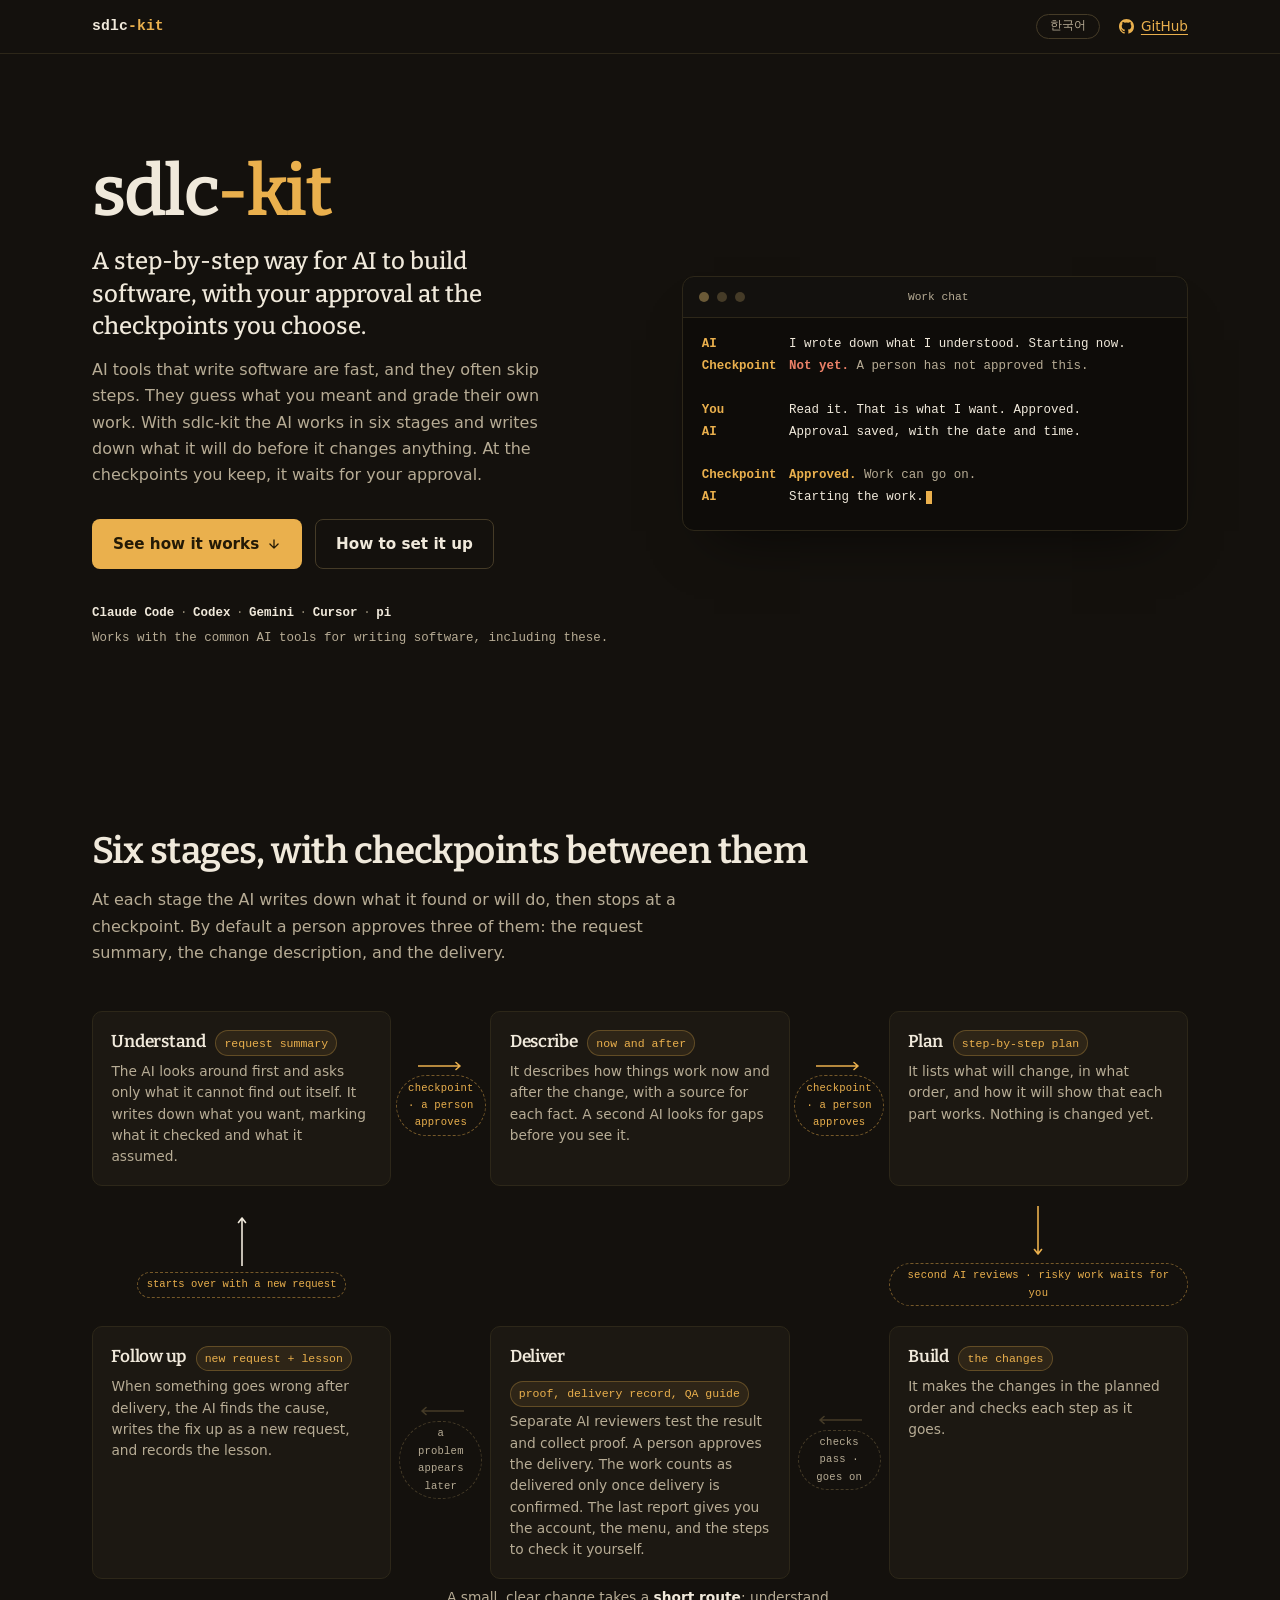
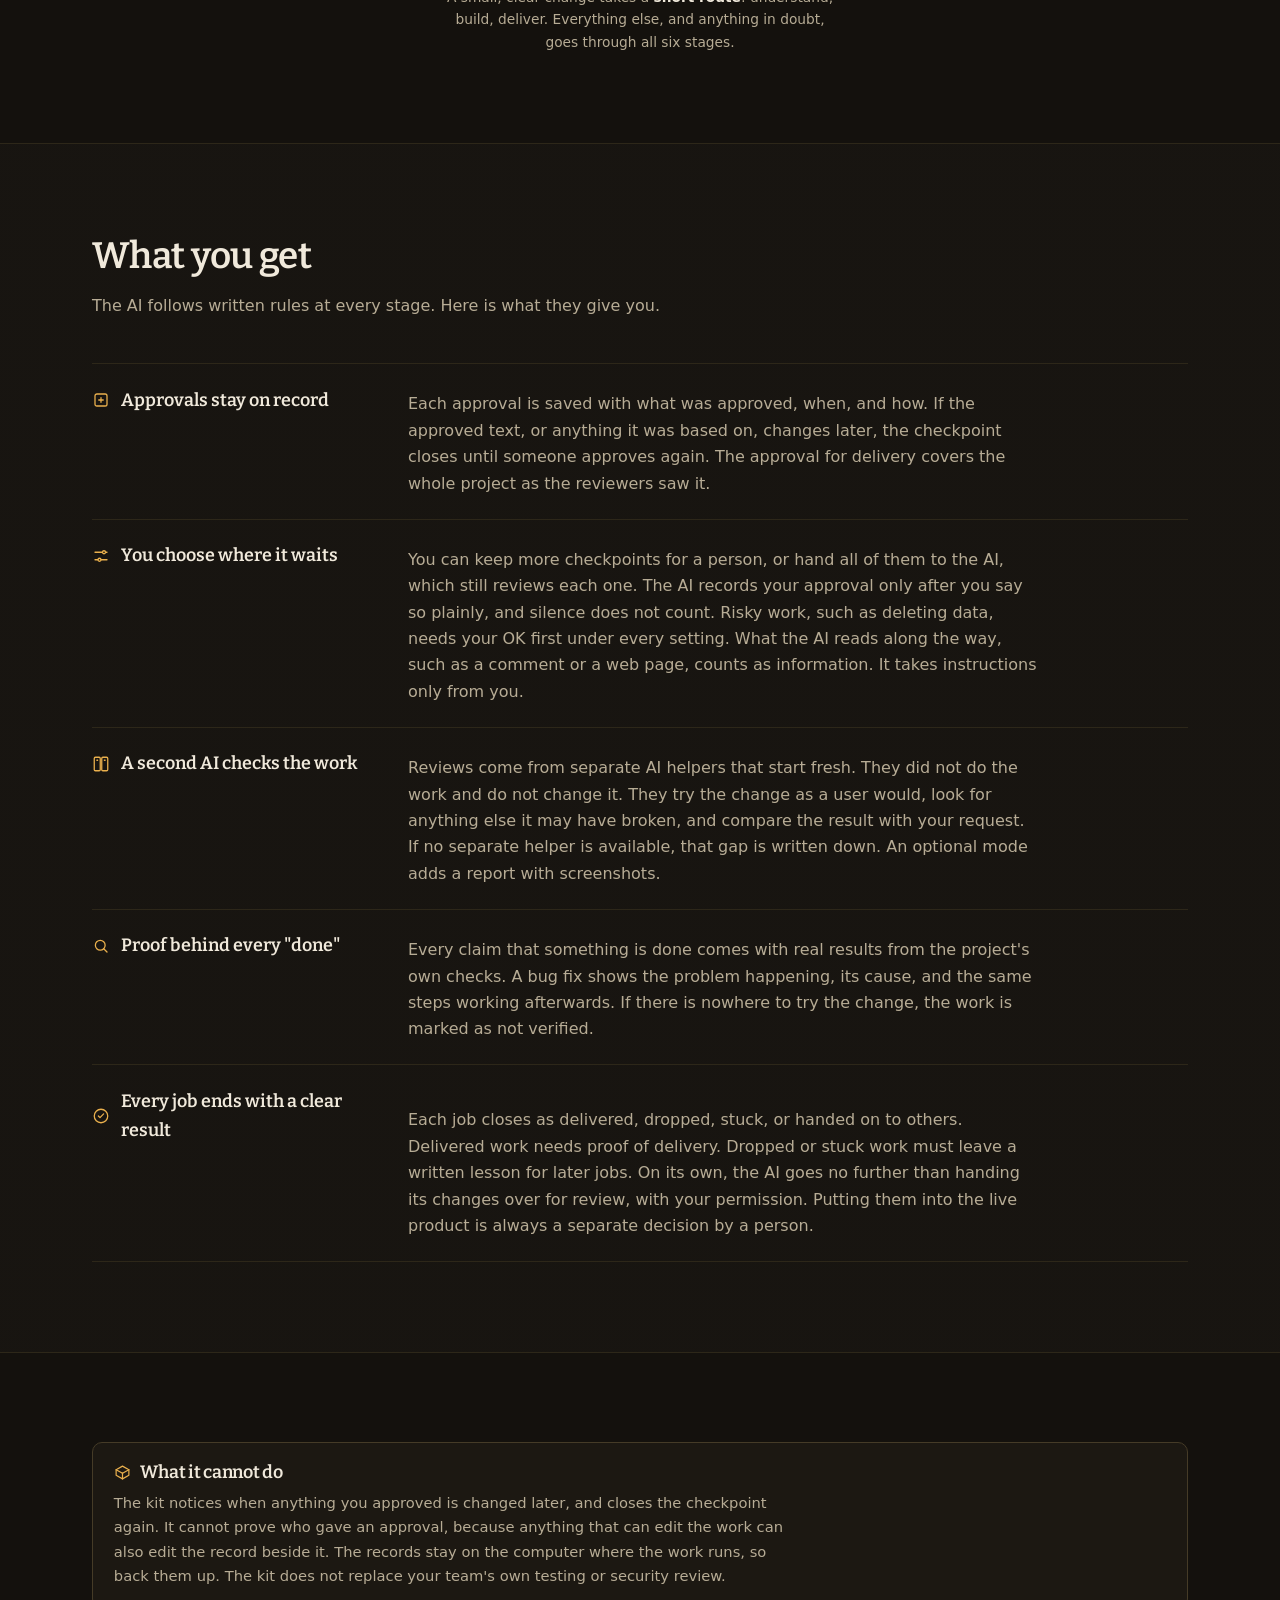
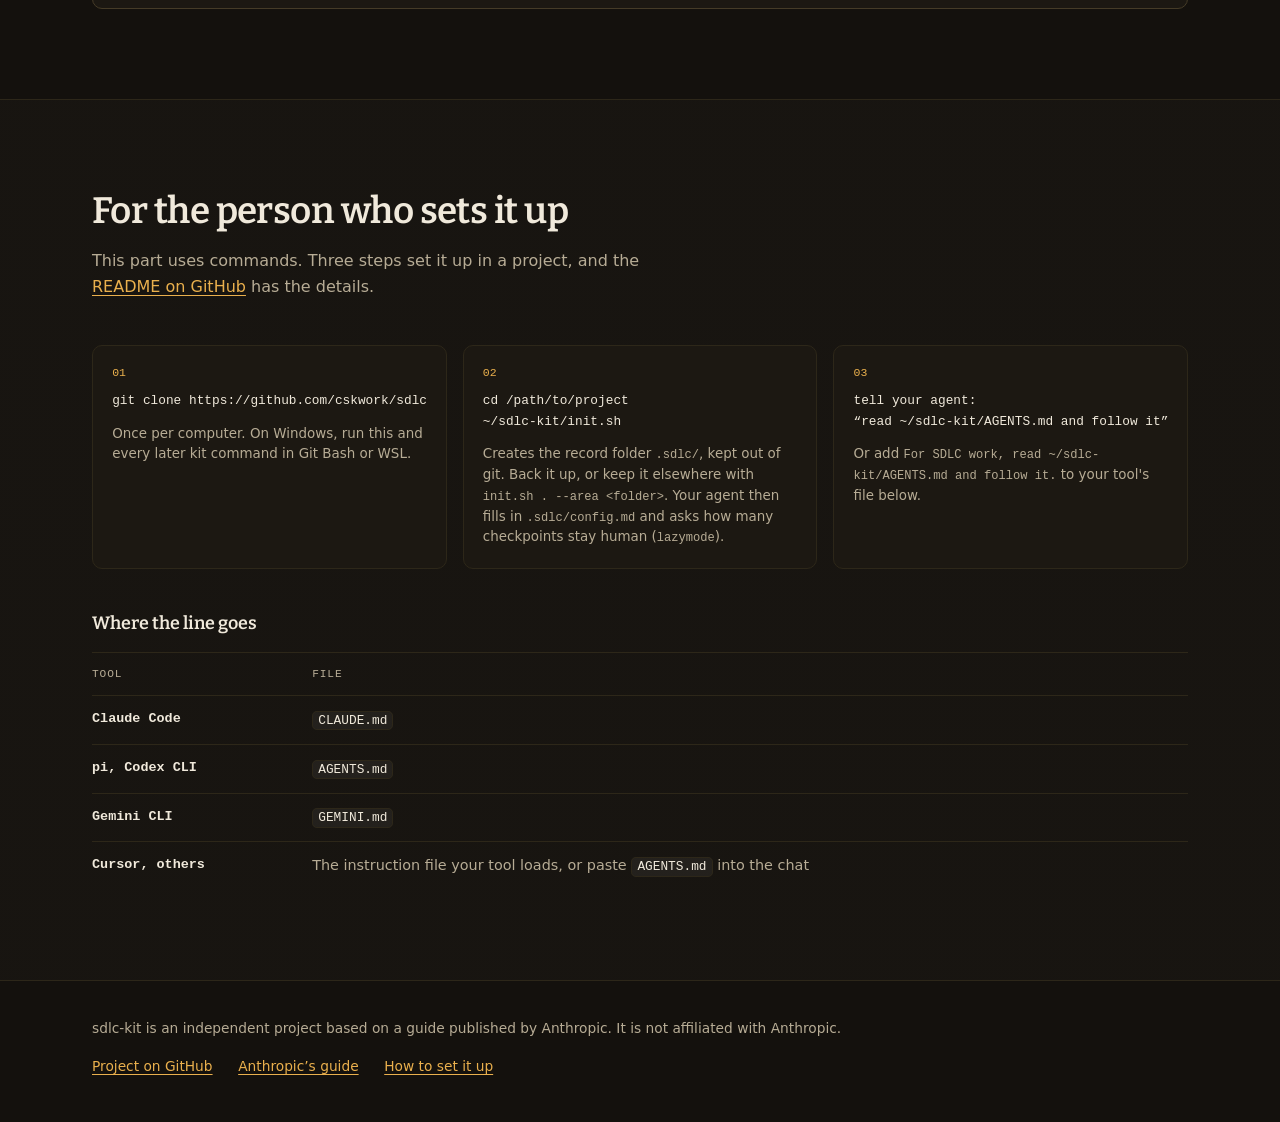
==== commit 5496c856: "feat: final report hands the human a QA guide (v0.24.0) Ship now writes .sdlc/work/<slug>/qa-guide.m" ====
--- a/docs/index.html
+++ b/docs/index.html
@@ -592,8 +592,8 @@
           <span class="lbl" data-i18n="e45">checks pass · goes on</span>
         </li>
         <li class="stage s5">
-          <h3><span data-i18n="s5-h">Deliver</span> <span class="art" data-i18n="s5-a">proof + delivery record</span></h3>
-          <p class="what" data-i18n="s5-p">Separate AI reviewers test the result and collect proof. A person approves the delivery. The work counts as delivered only once delivery is confirmed.</p>
+          <h3><span data-i18n="s5-h">Deliver</span> <span class="art" data-i18n="s5-a">proof, delivery record, QA guide</span></h3>
+          <p class="what" data-i18n="s5-p">Separate AI reviewers test the result and collect proof. A person approves the delivery. The work counts as delivered only once delivery is confirmed. The last report gives you the account, the menu, and the steps to check it yourself.</p>
         </li>
         <li class="edge e56">
           <svg class="d" width="46" height="10" viewBox="0 0 46 10" fill="none" stroke="currentColor" stroke-width="1.6" stroke-linecap="round" stroke-linejoin="round" aria-hidden="true"><path d="M46 5H5M8 1.5 4 5l4 3.5"/></svg>
@@ -747,8 +747,8 @@
     "s4-p": '계획한 순서대로 바꾸고, 단계마다 제대로 됐는지 확인합니다.',
     "e45": '점검 통과 · 바로 진행',
     "s5-h": '전달',
-    "s5-a": '증거와 전달 기록',
-    "s5-p": '별도의 AI가 결과를 시험하고 증거를 모읍니다. 전달은 사람이 승인합니다. 실제로 전달된 것이 확인되어야 완료로 기록됩니다.',
+    "s5-a": '증거, 전달 기록, QA 안내',
+    "s5-p": '별도의 AI가 결과를 시험하고 증거를 모읍니다. 전달은 사람이 승인합니다. 실제로 전달된 것이 확인되어야 완료로 기록됩니다. 마지막 보고에는 직접 확인할 계정, 메뉴, 단계가 담깁니다.',
     "e56": '나중에 문제가 생기면',
     "s6-h": '사후 대응',
     "s6-a": '새 요청과 교훈',
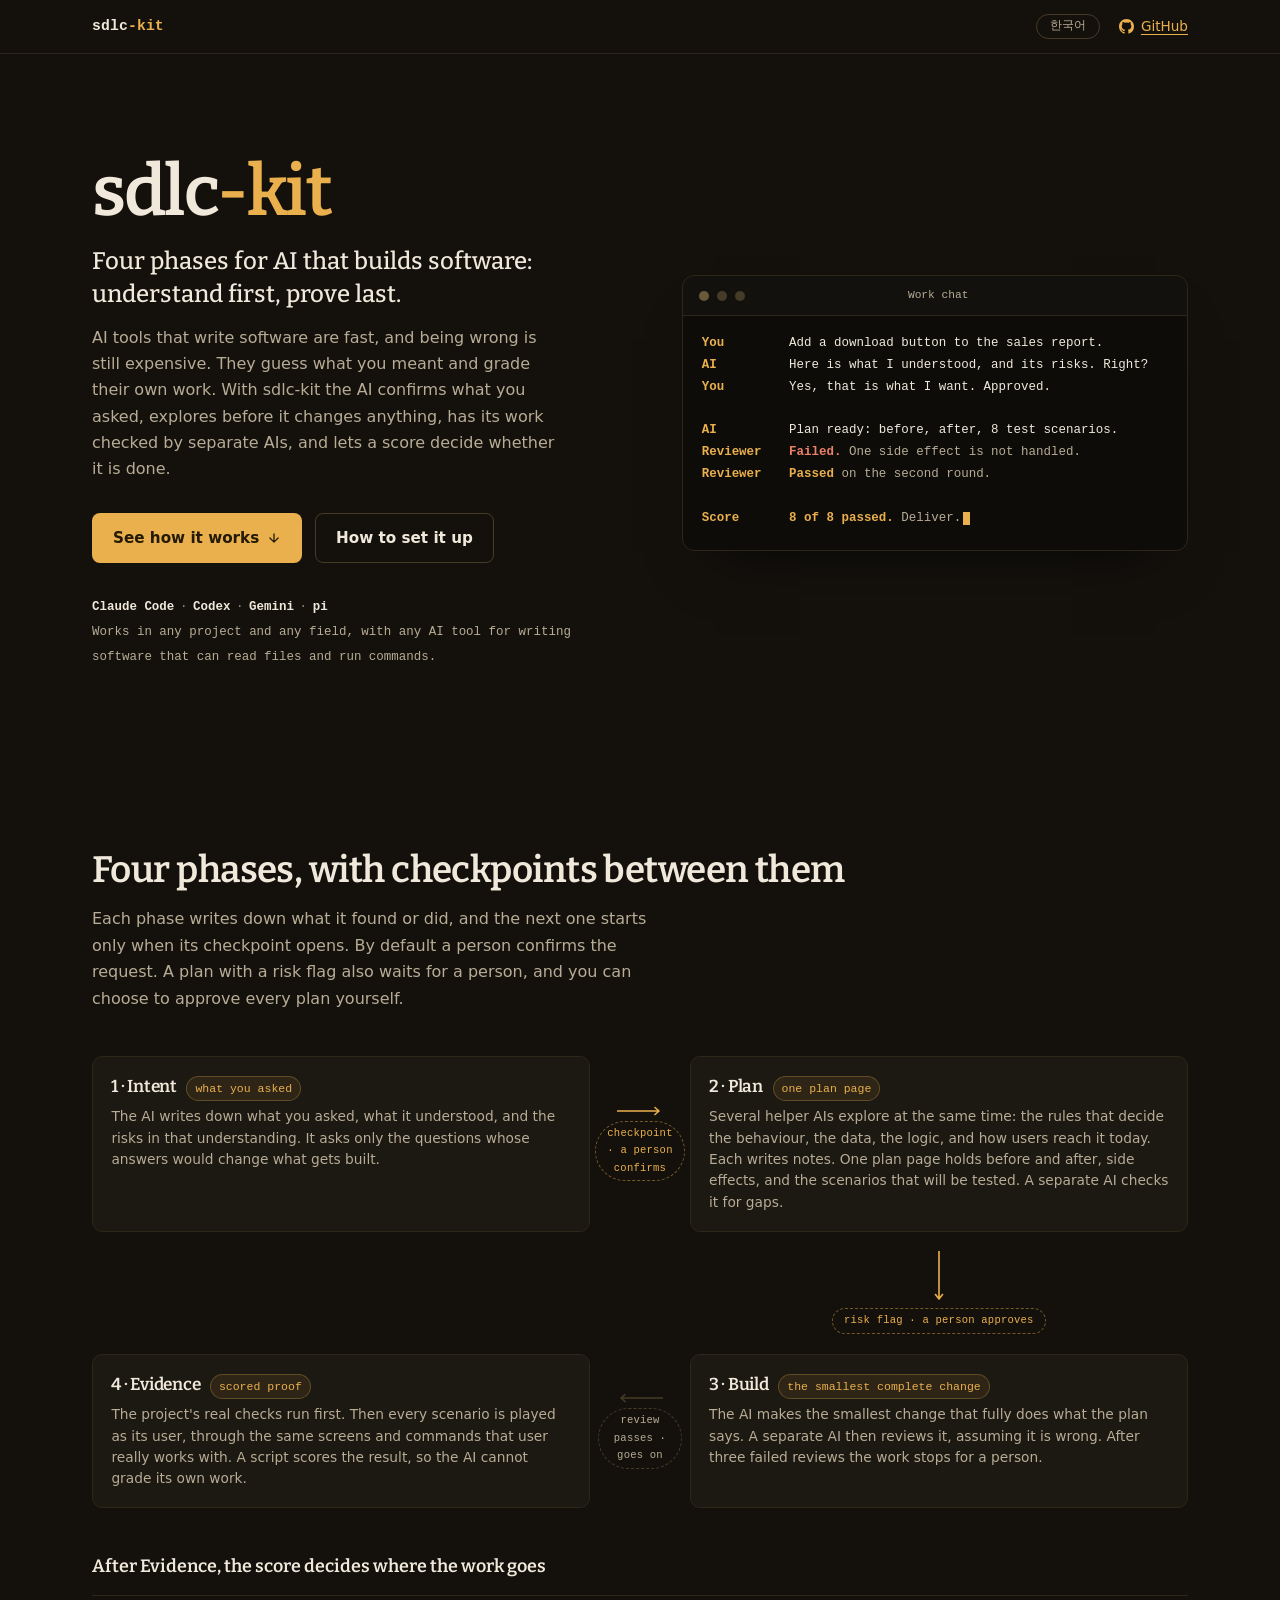
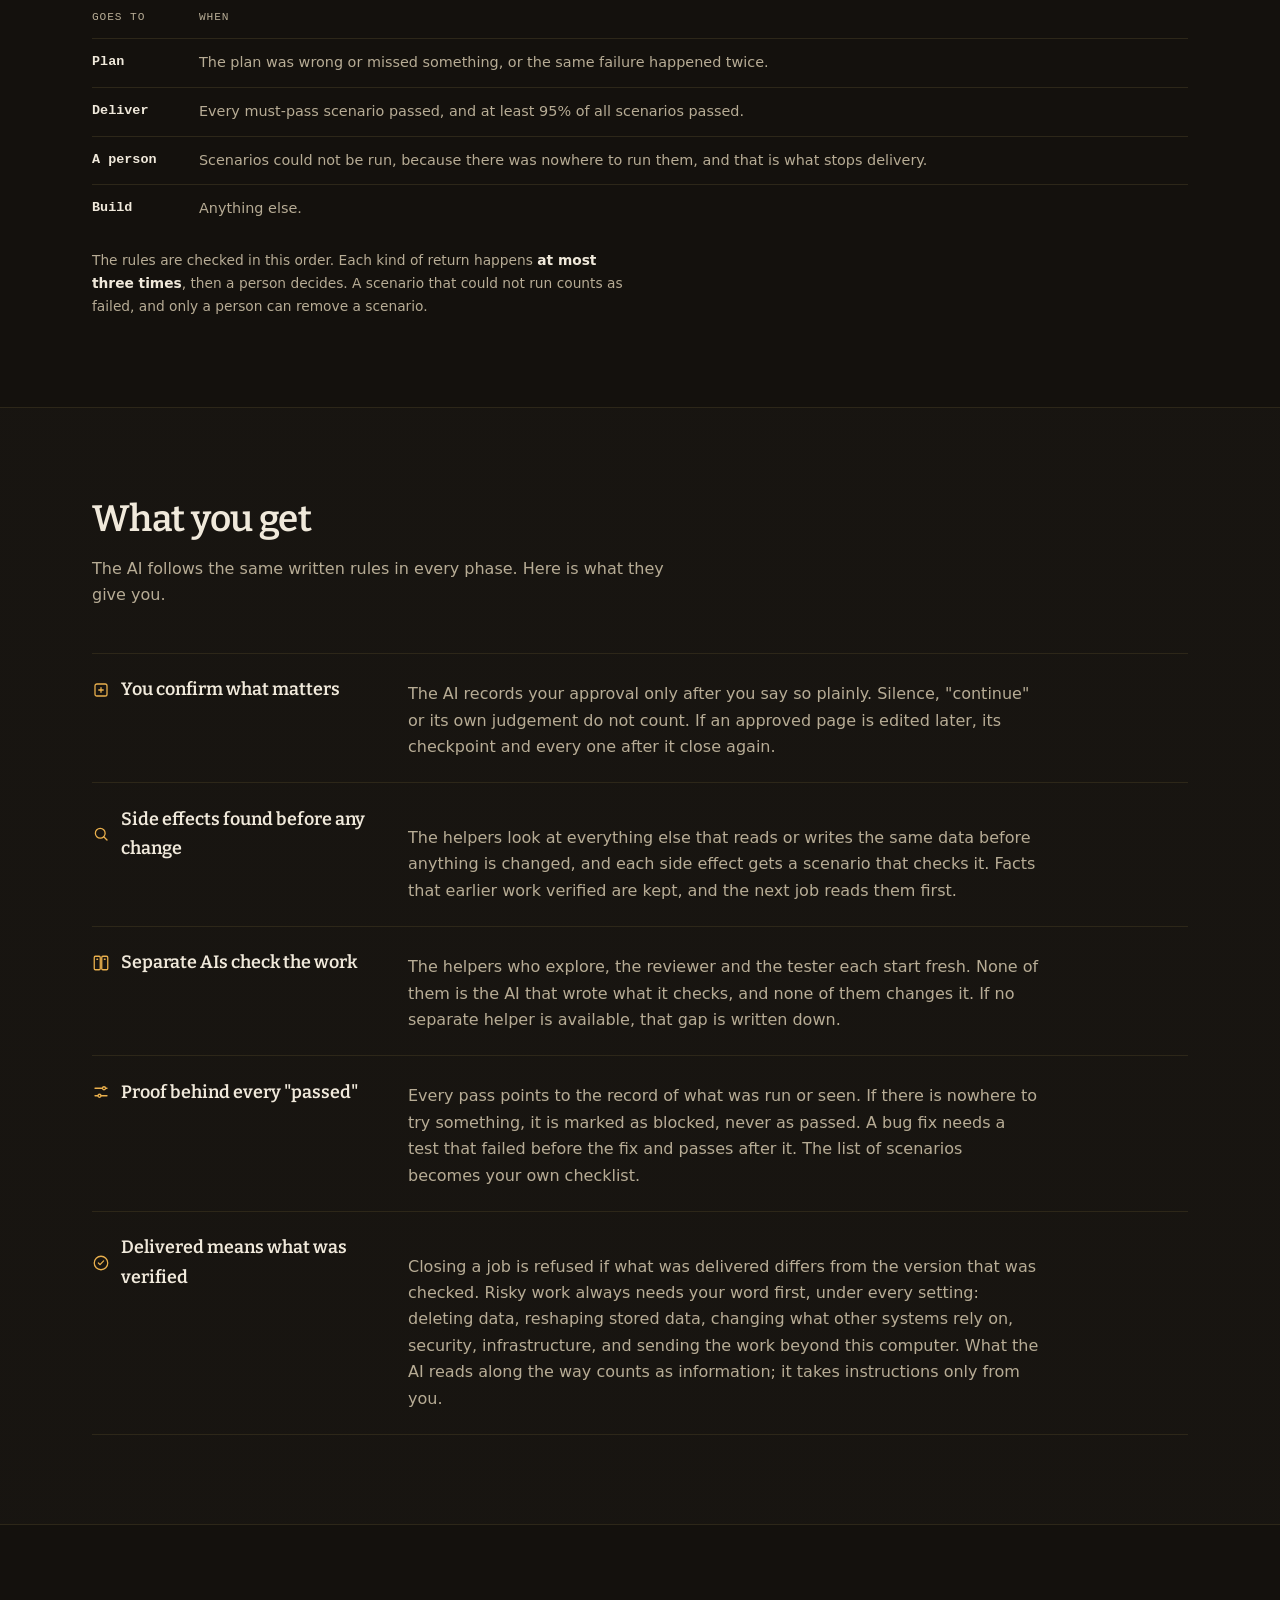
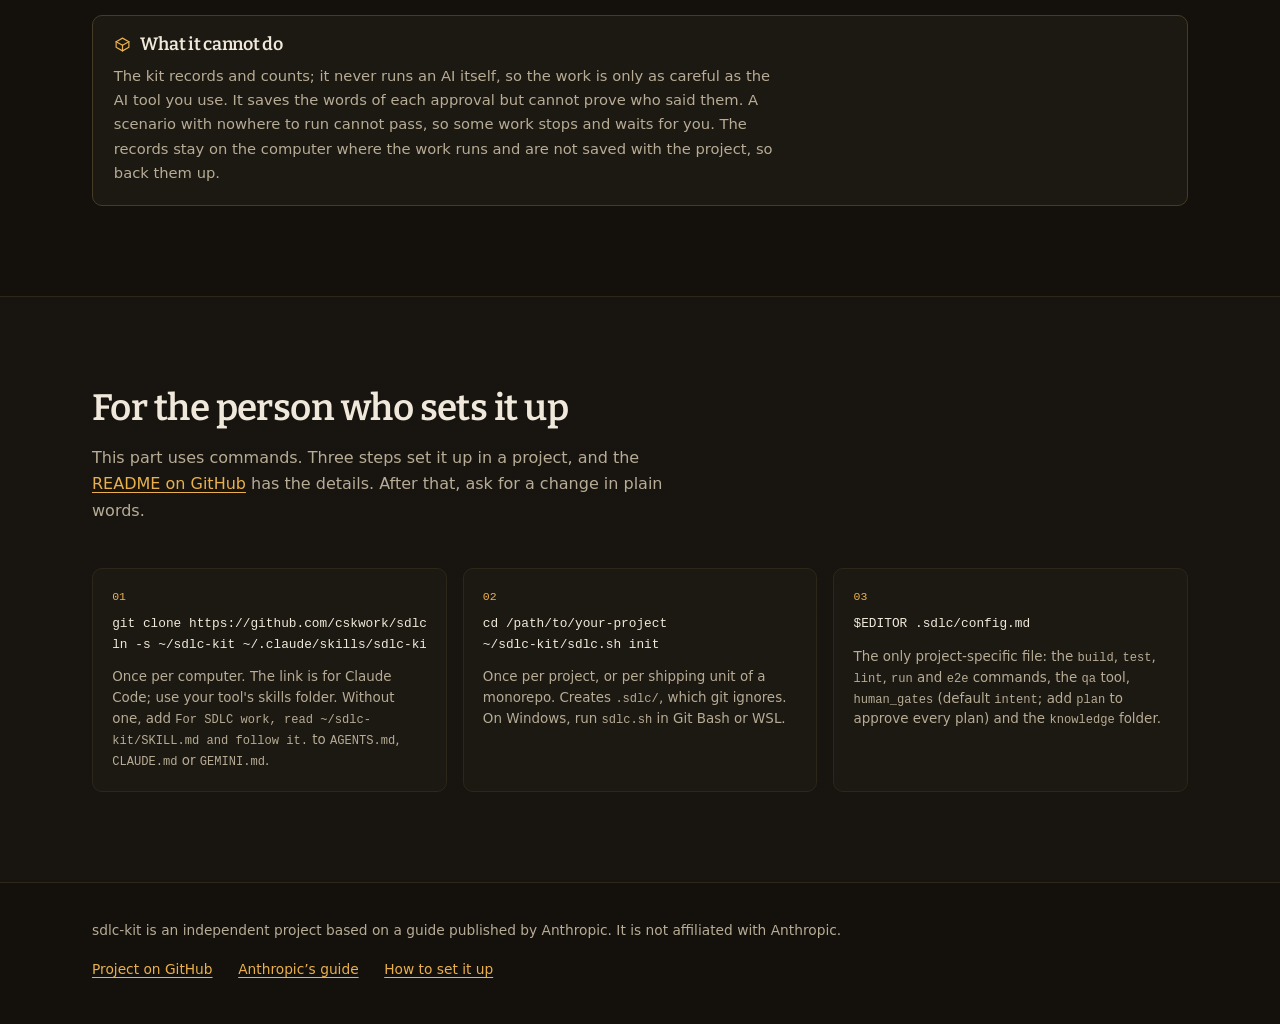
==== commit 60dbff34: "feat!: v2.0.0 — four phases (intent, plan, build, evidence) and one script Rebuild the kit around fo" ====
--- a/docs/index.html
+++ b/docs/index.html
@@ -4,11 +4,11 @@
 <!-- Audience: anyone. Page copy uses no coding terms or jargon; commands and file names appear only in the install section. -->
 <meta charset="utf-8">
 <meta name="viewport" content="width=device-width, initial-scale=1">
-<title>sdlc-kit | Building software with AI, one approved step at a time</title>
-<meta name="description" content="With sdlc-kit, an AI that writes software works in six stages and writes down its plan. A person approves at set checkpoints before it goes on.">
+<title>sdlc-kit | Four phases for AI that builds software: intent, plan, build, evidence</title>
+<meta name="description" content="With sdlc-kit, an AI that writes software works in four phases: intent, plan, build and evidence. Separate AIs check the work, a score decides what happens next, and a person confirms at the checkpoints.">
 <meta property="og:type" content="website">
-<meta property="og:title" content="sdlc-kit | Building software with AI, one approved step at a time">
-<meta property="og:description" content="An AI that writes software works in six stages, and a person approves at set checkpoints before it goes on.">
+<meta property="og:title" content="sdlc-kit | Four phases for AI that builds software">
+<meta property="og:description" content="Intent, plan, build, evidence. Separate AIs check the work, a score decides whether it is done, and a person confirms at the checkpoints.">
 <meta property="og:url" content="https://github.com/cskwork/sdlc-kit">
 <meta name="twitter:card" content="summary">
 <meta name="theme-color" content="#14110d">
@@ -32,14 +32,9 @@
     --sans: system-ui, -apple-system, "Segoe UI", Roboto, "Helvetica Neue", Arial, "Apple SD Gothic Neo", "Noto Sans KR", "Malgun Gothic", sans-serif;
     --slab: "Bitter", "Iowan Old Style", Georgia, "Apple SD Gothic Neo", "Noto Sans KR", sans-serif;
   }
-
   * { box-sizing: border-box; }
-
   html { -webkit-text-size-adjust: 100%; }
-  @media (prefers-reduced-motion: no-preference) {
-    html { scroll-behavior: smooth; }
-  }
-
+  @media (prefers-reduced-motion: no-preference) { html { scroll-behavior: smooth; } }
   body {
     margin: 0;
     background: var(--bg);
@@ -49,130 +44,54 @@
     text-rendering: optimizeLegibility;
     -webkit-font-smoothing: antialiased;
   }
-
   ::selection { background: var(--accent); color: var(--accent-ink); }
-
   a { color: var(--accent); text-underline-offset: 0.2em; text-decoration-thickness: 1px; }
   a:hover { color: #f4c36e; }
-
-  :focus-visible {
-    outline: 2px solid var(--accent);
-    outline-offset: 3px;
-    border-radius: 3px;
-  }
-
+  :focus-visible { outline: 2px solid var(--accent); outline-offset: 3px; border-radius: 3px; }
   .skip {
-    position: absolute;
-    left: 1rem;
-    top: -3.5rem;
-    z-index: 10;
-    background: var(--accent);
-    color: var(--accent-ink);
-    font-weight: 600;
-    padding: 0.55rem 0.9rem;
-    border-radius: 6px;
-    text-decoration: none;
-    transition: top 120ms ease-out;
+    position: absolute; left: 1rem; top: -3.5rem; z-index: 10;
+    background: var(--accent); color: var(--accent-ink);
+    font-weight: 600; padding: 0.55rem 0.9rem; border-radius: 6px;
+    text-decoration: none; transition: top 120ms ease-out;
   }
   .skip:focus { top: 1rem; }
-
   .wrap { max-width: 74rem; margin-inline: auto; padding-inline: clamp(1.25rem, 4.5vw, 2.75rem); }
-
   section { scroll-margin-top: 2rem; }
-
   h1, h2, h3 { font-family: var(--slab); font-weight: 600; letter-spacing: -0.015em; text-wrap: balance; }
   html:lang(ko) body { word-break: keep-all; }
-
-  h2 {
-    font-size: clamp(1.55rem, 1.1rem + 2vw, 2.3rem);
-    line-height: 1.2;
-    margin: 0 0 0.9rem;
-  }
-
+  h2 { font-size: clamp(1.55rem, 1.1rem + 2vw, 2.3rem); line-height: 1.2; margin: 0 0 0.9rem; }
   .section-lede { color: var(--text-2); max-width: 58ch; margin: 0 0 2.75rem; }
 
   /* ---------- top bar ---------- */
-
   .topbar { border-bottom: 1px solid var(--line); }
-  .topbar .wrap {
-    display: flex;
-    align-items: center;
-    justify-content: space-between;
-    gap: 1rem;
-    padding-block: 0.85rem;
-  }
-  .wordmark {
-    font-family: var(--mono);
-    font-size: 0.92rem;
-    font-weight: 600;
-    color: var(--text);
-    text-decoration: none;
-    letter-spacing: 0.01em;
-  }
+  .topbar .wrap { display: flex; align-items: center; justify-content: space-between; gap: 1rem; padding-block: 0.85rem; }
+  .wordmark { font-family: var(--mono); font-size: 0.92rem; font-weight: 600; color: var(--text); text-decoration: none; letter-spacing: 0.01em; }
   .wordmark b { color: var(--accent); font-weight: 600; }
-  .topbar .gh {
-    font-size: 0.85rem;
-    display: inline-flex;
-    align-items: center;
-    gap: 0.45rem;
-  }
+  .topbar .gh { font-size: 0.85rem; display: inline-flex; align-items: center; gap: 0.45rem; }
   .top-actions { display: inline-flex; align-items: center; gap: 1.2rem; }
   .lang {
-    font-family: var(--mono);
-    font-size: 0.78rem;
-    font-weight: 500;
-    line-height: 1;
-    color: var(--text-2);
-    background: transparent;
-    border: 1px solid var(--line-strong);
-    border-radius: 99px;
-    padding: 0.34rem 0.8rem;
-    cursor: pointer;
+    font-family: var(--mono); font-size: 0.78rem; font-weight: 500; line-height: 1;
+    color: var(--text-2); background: transparent;
+    border: 1px solid var(--line-strong); border-radius: 99px;
+    padding: 0.34rem 0.8rem; cursor: pointer;
     transition: color 120ms ease-out, border-color 120ms ease-out;
   }
   .lang:hover { color: var(--accent); border-color: var(--accent); }
 
   /* ---------- hero ---------- */
-
   .hero { padding-block: clamp(3.25rem, 8vw, 6.5rem) clamp(3rem, 7vw, 5.5rem); }
-  .hero .wrap {
-    display: grid;
-    gap: clamp(2.5rem, 5vw, 4rem);
-    align-items: center;
-  }
+  .hero .wrap { display: grid; gap: clamp(2.5rem, 5vw, 4rem); align-items: center; }
   .hero .wrap > * { min-width: 0; }
-  @media (min-width: 940px) {
-    .hero .wrap { grid-template-columns: 1.02fr 0.98fr; }
-  }
-
-  .hero h1 {
-    font-size: clamp(2.6rem, 1.4rem + 5.6vw, 4.4rem);
-    line-height: 1.02;
-    letter-spacing: -0.025em;
-    margin: 0 0 1.1rem;
-  }
+  @media (min-width: 940px) { .hero .wrap { grid-template-columns: 1.02fr 0.98fr; } }
+  .hero h1 { font-size: clamp(2.6rem, 1.4rem + 5.6vw, 4.4rem); line-height: 1.02; letter-spacing: -0.025em; margin: 0 0 1.1rem; }
   .hero h1 .kit { color: var(--accent); }
-  .pitch {
-    font-family: var(--slab);
-    font-weight: 500;
-    font-size: clamp(1.2rem, 1rem + 1vw, 1.5rem);
-    line-height: 1.35;
-    margin: 0 0 0.9rem;
-    max-width: 30ch;
-  }
+  .pitch { font-family: var(--slab); font-weight: 500; font-size: clamp(1.2rem, 1rem + 1vw, 1.5rem); line-height: 1.35; margin: 0 0 0.9rem; max-width: 30ch; }
   .hero .sub { color: var(--text-2); max-width: 46ch; margin: 0 0 1.9rem; }
-
   .cta-row { display: flex; flex-wrap: wrap; gap: 0.8rem; align-items: center; }
   .btn {
-    display: inline-flex;
-    align-items: center;
-    gap: 0.5rem;
-    font-weight: 600;
-    font-size: 0.95rem;
-    padding: 0.72rem 1.25rem;
-    border-radius: 8px;
-    text-decoration: none;
-    border: 1px solid transparent;
+    display: inline-flex; align-items: center; gap: 0.5rem;
+    font-weight: 600; font-size: 0.95rem; padding: 0.72rem 1.25rem;
+    border-radius: 8px; text-decoration: none; border: 1px solid transparent;
     transition: transform 120ms ease-out, background-color 120ms ease-out, border-color 120ms ease-out;
   }
   .btn:active { transform: translateY(1px); }
@@ -181,54 +100,17 @@
   .btn-ghost { border-color: var(--line-strong); color: var(--text); }
   .btn-ghost:hover { border-color: var(--accent); color: var(--accent); }
   .btn svg { flex: none; }
-
-  .harnesses {
-    margin: 2rem 0 0;
-    font-family: var(--mono);
-    font-size: 0.78rem;
-    color: var(--text-2);
-    line-height: 2;
-  }
+  .harnesses { margin: 2rem 0 0; font-family: var(--mono); font-size: 0.78rem; color: var(--text-2); line-height: 2; }
   .harnesses b { color: var(--text); font-weight: 600; }
   .harnesses .dot { color: #8f8672; padding-inline: 0.35rem; }
 
   /* ---------- terminal ---------- */
-
-  .term {
-    background: var(--bg-term);
-    border: 1px solid var(--line);
-    border-radius: 12px;
-    overflow: hidden;
-    box-shadow: 0 32px 56px -32px rgba(0, 0, 0, 0.65);
-  }
-  .term-bar {
-    display: flex;
-    align-items: center;
-    gap: 0.5rem;
-    padding: 0.65rem 0.95rem;
-    border-bottom: 1px solid var(--line);
-    background: rgba(255, 255, 255, 0.02);
-  }
-  .term-bar i {
-    width: 10px; height: 10px; border-radius: 50%;
-    background: var(--line-strong);
-  }
+  .term { background: var(--bg-term); border: 1px solid var(--line); border-radius: 12px; overflow: hidden; box-shadow: 0 32px 56px -32px rgba(0, 0, 0, 0.65); }
+  .term-bar { display: flex; align-items: center; gap: 0.5rem; padding: 0.65rem 0.95rem; border-bottom: 1px solid var(--line); background: rgba(255, 255, 255, 0.02); }
+  .term-bar i { width: 10px; height: 10px; border-radius: 50%; background: var(--line-strong); }
   .term-bar i:first-child { background: #6b5a37; }
-  .term-bar span {
-    margin-inline: auto;
-    font-family: var(--mono);
-    font-size: 0.7rem;
-    color: var(--text-2);
-    transform: translateX(-24px);
-  }
-  .term-body {
-    margin: 0;
-    padding: 1.05rem 1.15rem 1.3rem;
-    font-family: var(--mono);
-    font-size: 0.78rem;
-    line-height: 1.75;
-    overflow-x: auto;
-  }
+  .term-bar span { margin-inline: auto; font-family: var(--mono); font-size: 0.7rem; color: var(--text-2); transform: translateX(-24px); }
+  .term-body { margin: 0; padding: 1.05rem 1.15rem 1.3rem; font-family: var(--mono); font-size: 0.78rem; line-height: 1.75; overflow-x: auto; }
   .term-body .ln { display: block; white-space: pre; }
   .term-body .who { display: inline-block; min-width: 7em; }
   .term-body .p { color: var(--accent); font-weight: 700; }
@@ -236,280 +118,93 @@
   .term-body .o { color: var(--text-2); }
   .term-body .ok { color: var(--accent); font-weight: 700; }
   .term-body .bad { color: var(--danger); font-weight: 700; }
-
   @media (prefers-reduced-motion: no-preference) {
-    .term-body .ln {
-      opacity: 0;
-      transform: translateY(5px);
-      animation: ln-in 420ms ease-out forwards;
-      animation-delay: calc(var(--i) * 480ms);
-    }
+    .term-body .ln { opacity: 0; transform: translateY(5px); animation: ln-in 420ms ease-out forwards; animation-delay: calc(var(--i) * 480ms); }
     @keyframes ln-in { to { opacity: 1; transform: none; } }
-    .caret::after {
-      content: "";
-      display: inline-block;
-      width: 0.55em; height: 1.05em;
-      margin-left: 0.15em;
-      background: var(--accent);
-      vertical-align: text-bottom;
-      animation: blink 1.1s steps(1) infinite;
-    }
+    .caret::after { content: ""; display: inline-block; width: 0.55em; height: 1.05em; margin-left: 0.15em; background: var(--accent); vertical-align: text-bottom; animation: blink 1.1s steps(1) infinite; }
     @keyframes blink { 50% { opacity: 0; } }
   }
 
   /* ---------- sections ---------- */
-
   .band { padding-block: clamp(3.25rem, 7vw, 5.75rem); }
   .band + .band { border-top: 1px solid var(--line); }
   .band-alt { background: linear-gradient(rgba(255, 251, 240, 0.016), rgba(255, 251, 240, 0.016)); }
 
   /* ---------- the loop ---------- */
-
-  .flow {
-    list-style: none;
-    margin: 0;
-    padding: 0;
-    display: flex;
-    flex-direction: column;
-    gap: 0.55rem;
-  }
-  .flow .stage {
-    background: var(--bg-raised);
-    border: 1px solid var(--line);
-    border-radius: 10px;
-    padding: 1rem 1.15rem 1.1rem;
-  }
-  .flow h3 {
-    margin: 0 0 0.3rem;
-    font-size: 1.08rem;
-    display: flex;
-    align-items: baseline;
-    gap: 0.6rem;
-    flex-wrap: wrap;
-  }
+  .flow { list-style: none; margin: 0 0 2.75rem; padding: 0; display: flex; flex-direction: column; gap: 0.55rem; }
+  .flow .stage { background: var(--bg-raised); border: 1px solid var(--line); border-radius: 10px; padding: 1rem 1.15rem 1.1rem; }
+  .flow h3 { margin: 0 0 0.3rem; font-size: 1.08rem; display: flex; align-items: baseline; gap: 0.6rem; flex-wrap: wrap; }
   .flow h3 .art {
-    font-family: var(--mono);
-    font-size: 0.72rem;
-    font-weight: 500;
-    color: var(--accent);
-    background: rgba(234, 176, 77, 0.09);
-    border: 1px solid rgba(234, 176, 77, 0.28);
-    padding: 0.14rem 0.5rem;
-    border-radius: 99px;
-    letter-spacing: 0;
+    font-family: var(--mono); font-size: 0.72rem; font-weight: 500; color: var(--accent);
+    background: rgba(234, 176, 77, 0.09); border: 1px solid rgba(234, 176, 77, 0.28);
+    padding: 0.14rem 0.5rem; border-radius: 99px; letter-spacing: 0;
   }
   .flow .what { margin: 0; color: var(--text-2); font-size: 0.86rem; line-height: 1.55; }
-
-  .flow .edge {
-    display: flex;
-    flex-direction: column;
-    align-items: center;
-    gap: 0.3rem;
-    padding-block: 0.15rem;
-  }
+  .flow .edge { display: flex; flex-direction: column; align-items: center; gap: 0.3rem; padding-block: 0.15rem; }
   .flow .edge .lbl {
-    font-family: var(--mono);
-    font-size: 0.66rem;
-    letter-spacing: 0.02em;
-    text-align: center;
-    color: var(--text-2);
-    border: 1px dashed var(--line-strong);
-    border-radius: 99px;
-    padding: 0.2rem 0.7rem;
+    font-family: var(--mono); font-size: 0.66rem; letter-spacing: 0.02em; text-align: center;
+    color: var(--text-2); border: 1px dashed var(--line-strong); border-radius: 99px; padding: 0.2rem 0.7rem;
   }
   .flow .edge.gate .lbl { color: var(--accent); border-color: rgba(234, 176, 77, 0.45); }
   .flow .edge svg { color: var(--line-strong); }
   .flow .edge.gate svg { color: var(--accent); }
-  .loopnote {
-    margin: 0.4rem auto 0;
-    max-width: 46ch;
-    text-align: center;
-    color: var(--text-2);
-    font-size: 0.86rem;
-  }
+  .loopnote { margin: 1rem 0 0; max-width: 62ch; color: var(--text-2); font-size: 0.86rem; }
   .loopnote b { color: var(--text); font-weight: 600; }
-
   @media (min-width: 900px) {
     .flow {
-      display: grid;
-      gap: 1.1rem 0.5rem;
-      grid-template-columns: 1fr 5.2rem 1fr 5.2rem 1fr;
-      grid-template-areas:
-        "s1 e12 s2 e23 s3"
-        "lp .  .  .  dn"
-        "s6 e56 s5 e45 s4";
-      align-items: stretch;
+      display: grid; gap: 1.1rem 0.5rem; align-items: stretch;
+      grid-template-columns: 1fr 5.2rem 1fr;
+      grid-template-areas: "s1 e12 s2" ". . e23" "s4 e34 s3";
     }
-    .s1 { grid-area: s1; } .s2 { grid-area: s2; } .s3 { grid-area: s3; }
-    .s4 { grid-area: s4; } .s5 { grid-area: s5; } .s6 { grid-area: s6; }
-    .e12 { grid-area: e12; } .e23 { grid-area: e23; } .e34 { grid-area: dn; }
-    .e45 { grid-area: e45; } .e56 { grid-area: e56; }
-    .flow .loop { grid-area: lp; }
+    .s1 { grid-area: s1; } .s2 { grid-area: s2; } .s3 { grid-area: s3; } .s4 { grid-area: s4; }
+    .e12 { grid-area: e12; } .e23 { grid-area: e23; } .e34 { grid-area: e34; }
     .flow .edge { justify-content: center; }
-    .flow .loop {
-      display: flex;
-      flex-direction: column;
-      align-items: center;
-      justify-content: center;
-      gap: 0.35rem;
-      text-align: center;
-    }
-    .flow .loop .lbl {
-      font-family: var(--mono);
-      font-size: 0.66rem;
-      color: var(--accent);
-      border: 1px dashed rgba(234, 176, 77, 0.45);
-      border-radius: 99px;
-      padding: 0.2rem 0.55rem;
-    }
-  }
-  @media (max-width: 899.98px) {
-    .flow .loop, .flow .edge .d { display: none; }
-  }
-
-  /* ---------- why (ledger) ---------- */
-
+  }
+  @media (max-width: 899.98px) { .flow .edge .d { display: none; } }
+
+  /* ---------- routing table ---------- */
+  .tablewrap { overflow-x: auto; }
+  table.how { width: 100%; border-collapse: collapse; font-size: 0.9rem; }
+  table.how caption { text-align: left; font-family: var(--slab); font-weight: 600; font-size: 1.12rem; padding-bottom: 0.8rem; }
+  table.how th, table.how td { text-align: left; padding: 0.75rem 1rem 0.75rem 0; border-top: 1px solid var(--line); vertical-align: top; }
+  table.how thead th { font-family: var(--mono); font-size: 0.7rem; font-weight: 500; text-transform: uppercase; letter-spacing: 0.08em; color: var(--text-2); }
+  table.how tbody th { font-weight: 600; white-space: nowrap; font-family: var(--mono); font-size: 0.84rem; }
+  table.how td { color: var(--text-2); }
+
+  /* ---------- what you get (ledger) ---------- */
   .ledger { margin: 0; border-bottom: 1px solid var(--line); }
-  .ledger > div {
-    display: grid;
-    gap: 0.35rem 2.25rem;
-    padding-block: 1.35rem;
-    border-top: 1px solid var(--line);
-  }
-  .ledger dt {
-    font-family: var(--slab);
-    font-weight: 600;
-    font-size: 1.12rem;
-    display: flex;
-    align-items: center;
-    gap: 0.7rem;
-  }
+  .ledger > div { display: grid; gap: 0.35rem 2.25rem; padding-block: 1.35rem; border-top: 1px solid var(--line); }
+  .ledger dt { font-family: var(--slab); font-weight: 600; font-size: 1.12rem; display: flex; align-items: center; gap: 0.7rem; }
   .ledger dt svg { color: var(--accent); flex: none; }
   .ledger dd { margin: 0; color: var(--text-2); max-width: 62ch; }
-  @media (min-width: 780px) {
-    .ledger > div { grid-template-columns: 17.5rem 1fr; align-items: baseline; }
-  }
+  @media (min-width: 780px) { .ledger > div { grid-template-columns: 17.5rem 1fr; align-items: baseline; } }
+
+  /* ---------- limits ---------- */
+  .honest { border: 1px solid var(--line-strong); border-radius: 10px; padding: 1.15rem 1.3rem 1.25rem; background: var(--bg-raised); }
+  .honest h2 { font-size: 1.12rem; margin: 0 0 0.5rem; display: flex; align-items: center; gap: 0.6rem; }
+  .honest h2 svg { color: var(--accent); flex: none; }
+  .honest p { margin: 0; color: var(--text-2); max-width: 72ch; font-size: 0.92rem; }
 
   /* ---------- install ---------- */
-
-  .steps {
-    list-style: none;
-    margin: 0 0 2.5rem;
-    padding: 0;
-    counter-reset: step;
-    display: grid;
-    gap: 1rem;
-  }
-  @media (min-width: 900px) {
-    .steps { grid-template-columns: repeat(3, 1fr); }
-  }
-  .steps li {
-    counter-increment: step;
-    min-width: 0;
-    background: var(--bg-raised);
-    border: 1px solid var(--line);
-    border-radius: 10px;
-    padding: 1.1rem 1.2rem 1.25rem;
-  }
-  .steps li::before {
-    content: counter(step, decimal-leading-zero);
-    font-family: var(--mono);
-    font-size: 0.72rem;
-    color: var(--accent);
-    display: block;
-    margin-bottom: 0.55rem;
-  }
-  .steps .cmd {
-    display: block;
-    font-family: var(--mono);
-    font-size: 0.8rem;
-    line-height: 1.6;
-    color: var(--text);
-    overflow-x: auto;
-    white-space: pre;
-    padding-bottom: 0.25rem;
-  }
+  .steps { list-style: none; margin: 0; padding: 0; counter-reset: step; display: grid; gap: 1rem; }
+  @media (min-width: 900px) { .steps { grid-template-columns: repeat(3, 1fr); } }
+  .steps li { counter-increment: step; min-width: 0; background: var(--bg-raised); border: 1px solid var(--line); border-radius: 10px; padding: 1.1rem 1.2rem 1.25rem; }
+  .steps li::before { content: counter(step, decimal-leading-zero); font-family: var(--mono); font-size: 0.72rem; color: var(--accent); display: block; margin-bottom: 0.55rem; }
+  .steps .cmd { display: block; font-family: var(--mono); font-size: 0.8rem; line-height: 1.6; color: var(--text); overflow-x: auto; white-space: pre; padding-bottom: 0.25rem; }
   .steps .note { margin: 0.5rem 0 0; color: var(--text-2); font-size: 0.84rem; line-height: 1.55; }
   .steps .note code { font-family: var(--mono); font-size: .9em; }
 
-  .tablewrap { overflow-x: auto; }
-  table.how {
-    width: 100%;
-    border-collapse: collapse;
-    font-size: 0.9rem;
-  }
-  table.how caption {
-    text-align: left;
-    font-family: var(--slab);
-    font-weight: 600;
-    font-size: 1.12rem;
-    padding-bottom: 0.8rem;
-  }
-  table.how th, table.how td {
-    text-align: left;
-    padding: 0.75rem 1rem 0.75rem 0;
-    border-top: 1px solid var(--line);
-    vertical-align: top;
-  }
-  table.how thead th {
-    font-family: var(--mono);
-    font-size: 0.7rem;
-    font-weight: 500;
-    text-transform: uppercase;
-    letter-spacing: 0.08em;
-    color: var(--text-2);
-  }
-  table.how tbody th {
-    font-weight: 600;
-    white-space: nowrap;
-    font-family: var(--mono);
-    font-size: 0.84rem;
-  }
-  table.how td { color: var(--text-2); }
-  table.how td code {
-    font-family: var(--mono);
-    font-size: 0.8rem;
-    color: var(--text);
-    background: rgba(255, 251, 240, 0.05);
-    border: 1px solid var(--line);
-    border-radius: 5px;
-    padding: 0.1em 0.4em;
-  }
-
   /* ---------- footer ---------- */
-
-  .honest {
-    border: 1px solid var(--line-strong);
-    border-radius: 10px;
-    padding: 1.15rem 1.3rem 1.25rem;
-    background: var(--bg-raised);
-  }
-  .honest h2 {
-    font-size: 1.12rem;
-    margin: 0 0 0.5rem;
-    display: flex;
-    align-items: center;
-    gap: 0.6rem;
-  }
-  .honest h2 svg { color: var(--accent); flex: none; }
-  .honest p { margin: 0; color: var(--text-2); max-width: 72ch; font-size: 0.92rem; }
-
   footer.site { border-top: 1px solid var(--line); padding-block: 2.25rem 2.75rem; }
-  footer.site .wrap {
-    display: flex;
-    flex-wrap: wrap;
-    gap: 1rem 2.5rem;
-    align-items: baseline;
-    justify-content: space-between;
-  }
+  footer.site .wrap { display: flex; flex-wrap: wrap; gap: 1rem 2.5rem; align-items: baseline; justify-content: space-between; }
   footer.site p { margin: 0; color: var(--text-2); font-size: 0.86rem; }
   footer.site nav { display: flex; gap: 1.6rem; font-size: 0.86rem; flex-wrap: wrap; }
 </style>
 </head>
 <body>
-<!-- Design contract: show the six stages and the checkpoints where a person
-     approves. Warm dark background, brass accent, Bitter headings, monospace
-     labels, thin ledger rules; intro left, example chat right. -->
+<!-- Design contract: show the four phases, the checkpoints between them and
+     the routing after Evidence. Warm dark background, brass accent, Bitter
+     headings, monospace labels, thin ledger rules; intro left, example chat right. -->
 <noscript><style>.top-actions .lang { display: none; }</style></noscript>
 <a class="skip" href="#main" data-i18n="skip">Skip to content</a>
 
@@ -518,10 +213,10 @@
     <a class="wordmark" href="#top">sdlc<b>-kit</b></a>
     <span class="top-actions">
       <button type="button" class="lang" id="lang-toggle" aria-pressed="false">한국어</button>
-    <a class="gh" href="https://github.com/cskwork/sdlc-kit">
-      <svg width="15" height="15" viewBox="0 0 16 16" fill="currentColor" aria-hidden="true"><path d="M8 0C3.58 0 0 3.58 0 8c0 3.54 2.29 6.53 5.47 7.59.4.07.55-.17.55-.38 0-.19-.01-.82-.01-1.49-2.01.37-2.53-.49-2.69-.94-.09-.23-.48-.94-.82-1.13-.28-.15-.68-.52-.01-.53.63-.01 1.08.58 1.23.82.72 1.21 1.87.87 2.33.66.07-.52.28-.87.51-1.07-1.78-.2-3.64-.89-3.64-3.95 0-.87.31-1.59.82-2.15-.08-.2-.36-1.02.08-2.12 0 0 .67-.21 2.2.82a7.42 7.42 0 0 1 4 0c1.53-1.04 2.2-.82 2.2-.82.44 1.1.16 1.92.08 2.12.51.56.82 1.27.82 2.15 0 3.07-1.87 3.75-3.65 3.95.29.25.54.73.54 1.48 0 1.07-.01 1.93-.01 2.2 0 .21.15.46.55.38A8.01 8.01 0 0 0 16 8c0-4.42-3.58-8-8-8Z"/></svg>
-      GitHub
-    </a>
+      <a class="gh" href="https://github.com/cskwork/sdlc-kit">
+        <svg width="15" height="15" viewBox="0 0 16 16" fill="currentColor" aria-hidden="true"><path d="M8 0C3.58 0 0 3.58 0 8c0 3.54 2.29 6.53 5.47 7.59.4.07.55-.17.55-.38 0-.19-.01-.82-.01-1.49-2.01.37-2.53-.49-2.69-.94-.09-.23-.48-.94-.82-1.13-.28-.15-.68-.52-.01-.53.63-.01 1.08.58 1.23.82.72 1.21 1.87.87 2.33.66.07-.52.28-.87.51-1.07-1.78-.2-3.64-.89-3.64-3.95 0-.87.31-1.59.82-2.15-.08-.2-.36-1.02.08-2.12 0 0 .67-.21 2.2.82a7.42 7.42 0 0 1 4 0c1.53-1.04 2.2-.82 2.2-.82.44 1.1.16 1.92.08 2.12.51.56.82 1.27.82 2.15 0 3.07-1.87 3.75-3.65 3.95.29.25.54.73.54 1.48 0 1.07-.01 1.93-.01 2.2 0 .21.15.46.55.38A8.01 8.01 0 0 0 16 8c0-4.42-3.58-8-8-8Z"/></svg>
+        GitHub
+      </a>
     </span>
   </div>
 </header>
@@ -532,20 +227,20 @@
     <div class="wrap">
       <div>
         <h1>sdlc<span class="kit">-kit</span></h1>
-        <p class="pitch" data-i18n="pitch">A step-by-step way for AI to build software, with your approval at the checkpoints you choose.</p>
-        <p class="sub" data-i18n="sub">AI tools that write software are fast, and they often skip steps. They guess what you meant and grade their own work. With sdlc-kit the AI works in six stages and writes down what it will do before it changes anything. At the checkpoints you keep, it waits for your approval.</p>
+        <p class="pitch" data-i18n="pitch">Four phases for AI that builds software: understand first, prove last.</p>
+        <p class="sub" data-i18n="sub">AI tools that write software are fast, and being wrong is still expensive. They guess what you meant and grade their own work. With sdlc-kit the AI confirms what you asked, explores before it changes anything, has its work checked by separate AIs, and lets a score decide whether it is done.</p>
         <p class="cta-row">
           <a class="btn btn-primary" href="#loop"><span data-i18n="cta-how">See how it works</span>
             <svg width="14" height="14" viewBox="0 0 24 24" fill="none" stroke="currentColor" stroke-width="2.2" stroke-linecap="round" stroke-linejoin="round" aria-hidden="true"><path d="M12 5v14M5 12l7 7 7-7"/></svg>
           </a>
           <a class="btn btn-ghost" href="#install" data-i18n="cta-setup">How to set it up</a>
         </p>
-        <p class="harnesses"><b>Claude Code</b><span class="dot">·</span><b>Codex</b><span class="dot">·</span><b>Gemini</b><span class="dot">·</span><b>Cursor</b><span class="dot">·</span><b>pi</b><br><span data-i18n="tools-note">Works with the common AI tools for writing software, including these.</span></p>
+        <p class="harnesses"><b>Claude Code</b><span class="dot">·</span><b>Codex</b><span class="dot">·</span><b>Gemini</b><span class="dot">·</span><b>pi</b><br><span data-i18n="tools-note">Works in any project and any field, with any AI tool for writing software that can read files and run commands.</span></p>
       </div>
 
-      <div class="term" role="img" aria-label="Example chat: the AI waits at a checkpoint until a person approves." data-i18n-aria="term-aria">
+      <div class="term" role="img" aria-label="Example chat: a person confirms the request, separate AIs review the work, and a score decides that it is delivered." data-i18n-aria="term-aria">
         <div class="term-bar" aria-hidden="true"><i></i><i></i><i></i><span data-i18n="term-title">Work chat</span></div>
-        <pre class="term-body"><span class="ln" style="--i:0"><span class="p who" data-i18n="t-ai">AI</span><span class="c" data-i18n="t1">I wrote down what I understood. Starting now.</span></span><span class="ln" style="--i:1"><span class="p who" data-i18n="t-check">Checkpoint</span><span data-i18n="t2"><span class="bad">Not yet.</span><span class="o"> A person has not approved this.</span></span></span><span class="ln" style="--i:2"> </span><span class="ln" style="--i:3"><span class="p who" data-i18n="t-you">You</span><span class="c" data-i18n="t3">Read it. That is what I want. Approved.</span></span><span class="ln" style="--i:4"><span class="p who" data-i18n="t-ai">AI</span><span class="c" data-i18n="t4">Approval saved, with the date and time.</span></span><span class="ln" style="--i:5"> </span><span class="ln" style="--i:6"><span class="p who" data-i18n="t-check">Checkpoint</span><span data-i18n="t5"><span class="ok">Approved.</span><span class="o"> Work can go on.</span></span></span><span class="ln caret" style="--i:7"><span class="p who" data-i18n="t-ai">AI</span><span class="c" data-i18n="t6">Starting the work.</span></span></pre>
+        <pre class="term-body"><span class="ln" style="--i:0"><span class="p who" data-i18n="t-you">You</span><span class="c" data-i18n="t1">Add a download button to the sales report.</span></span><span class="ln" style="--i:1"><span class="p who" data-i18n="t-ai">AI</span><span class="c" data-i18n="t2">Here is what I understood, and its risks. Right?</span></span><span class="ln" style="--i:2"><span class="p who" data-i18n="t-you">You</span><span class="c" data-i18n="t3">Yes, that is what I want. Approved.</span></span><span class="ln" style="--i:3"> </span><span class="ln" style="--i:4"><span class="p who" data-i18n="t-ai">AI</span><span class="c" data-i18n="t4">Plan ready: before, after, 8 test scenarios.</span></span><span class="ln" style="--i:5"><span class="p who" data-i18n="t-rev">Reviewer</span><span data-i18n="t5"><span class="bad">Failed.</span><span class="o"> One side effect is not handled.</span></span></span><span class="ln" style="--i:6"><span class="p who" data-i18n="t-rev">Reviewer</span><span data-i18n="t6"><span class="ok">Passed</span><span class="o"> on the second round.</span></span></span><span class="ln" style="--i:7"> </span><span class="ln caret" style="--i:8"><span class="p who" data-i18n="t-score">Score</span><span data-i18n="t7"><span class="ok">8 of 8 passed.</span><span class="o"> Deliver.</span></span></span></pre>
       </div>
     </div>
   </section>
@@ -553,63 +248,55 @@
   <!-- ============ the loop ============ -->
   <section class="band" id="loop" aria-labelledby="loop-h">
     <div class="wrap">
-      <h2 id="loop-h" data-i18n="loop-h">Six stages, with checkpoints between them</h2>
-      <p class="section-lede" data-i18n="loop-lede">At each stage the AI writes down what it found or will do, then stops at a checkpoint. By default a person approves three of them: the request summary, the change description, and the delivery.</p>
-
-      <ol class="flow" aria-label="The six stages, with the checkpoints where a person approves" data-i18n-aria="flow-aria">
+      <h2 id="loop-h" data-i18n="loop-h">Four phases, with checkpoints between them</h2>
+      <p class="section-lede" data-i18n="loop-lede">Each phase writes down what it found or did, and the next one starts only when its checkpoint opens. By default a person confirms the request. A plan with a risk flag also waits for a person, and you can choose to approve every plan yourself.</p>
+
+      <ol class="flow" aria-label="The four phases, with the checkpoints between them" data-i18n-aria="flow-aria">
         <li class="stage s1">
-          <h3><span data-i18n="s1-h">Understand</span> <span class="art" data-i18n="s1-a">request summary</span></h3>
-          <p class="what" data-i18n="s1-p">The AI looks around first and asks only what it cannot find out itself. It writes down what you want, marking what it checked and what it assumed.</p>
+          <h3><span data-i18n="s1-h">1 · Intent</span> <span class="art" data-i18n="s1-a">what you asked</span></h3>
+          <p class="what" data-i18n="s1-p">The AI writes down what you asked, what it understood, and the risks in that understanding. It asks only the questions whose answers would change what gets built.</p>
         </li>
         <li class="edge gate e12">
           <svg class="d" width="46" height="10" viewBox="0 0 46 10" fill="none" stroke="currentColor" stroke-width="1.6" stroke-linecap="round" stroke-linejoin="round" aria-hidden="true"><path d="M0 5h41M38 1.5 42 5l-4 3.5"/></svg>
-          <span class="lbl" data-i18n="e-you">checkpoint · a person approves</span>
+          <span class="lbl" data-i18n="e12">checkpoint · a person confirms</span>
         </li>
         <li class="stage s2">
-          <h3><span data-i18n="s2-h">Describe</span> <span class="art" data-i18n="s2-a">now and after</span></h3>
-          <p class="what" data-i18n="s2-p">It describes how things work now and after the change, with a source for each fact. A second AI looks for gaps before you see it.</p>
+          <h3><span data-i18n="s2-h">2 · Plan</span> <span class="art" data-i18n="s2-a">one plan page</span></h3>
+          <p class="what" data-i18n="s2-p">Several helper AIs explore at the same time: the rules that decide the behaviour, the data, the logic, and how users reach it today. Each writes notes. One plan page holds before and after, side effects, and the scenarios that will be tested. A separate AI checks it for gaps.</p>
         </li>
         <li class="edge gate e23">
-          <svg class="d" width="46" height="10" viewBox="0 0 46 10" fill="none" stroke="currentColor" stroke-width="1.6" stroke-linecap="round" stroke-linejoin="round" aria-hidden="true"><path d="M0 5h41M38 1.5 42 5l-4 3.5"/></svg>
-          <span class="lbl" data-i18n="e-you">checkpoint · a person approves</span>
+          <svg class="d" width="10" height="52" viewBox="0 0 10 52" fill="none" stroke="currentColor" stroke-width="1.6" stroke-linecap="round" stroke-linejoin="round" aria-hidden="true"><path d="M5 0v47M1.5 43.5 5 48l3.5-4.5"/></svg>
+          <span class="lbl" data-i18n="e23">risk flag · a person approves</span>
         </li>
         <li class="stage s3">
-          <h3><span data-i18n="s3-h">Plan</span> <span class="art" data-i18n="s3-a">step-by-step plan</span></h3>
-          <p class="what" data-i18n="s3-p">It lists what will change, in what order, and how it will show that each part works. Nothing is changed yet.</p>
-        </li>
-
-        <li class="edge gate e34">
-          <svg class="d" width="10" height="52" viewBox="0 0 10 52" fill="none" stroke="currentColor" stroke-width="1.6" stroke-linecap="round" stroke-linejoin="round" aria-hidden="true"><path d="M5 0v47M1.5 43.5 5 48l3.5-4.5"/></svg>
-          <span class="lbl" data-i18n="e34">second AI reviews · risky work waits for you</span>
-        </li>
-
+          <h3><span data-i18n="s3-h">3 · Build</span> <span class="art" data-i18n="s3-a">the smallest complete change</span></h3>
+          <p class="what" data-i18n="s3-p">The AI makes the smallest change that fully does what the plan says. A separate AI then reviews it, assuming it is wrong. After three failed reviews the work stops for a person.</p>
+        </li>
+        <li class="edge e34">
+          <svg class="d" width="46" height="10" viewBox="0 0 46 10" fill="none" stroke="currentColor" stroke-width="1.6" stroke-linecap="round" stroke-linejoin="round" aria-hidden="true"><path d="M46 5H5M8 1.5 4 5l4 3.5"/></svg>
+          <span class="lbl" data-i18n="e34">review passes · goes on</span>
+        </li>
         <li class="stage s4">
-          <h3><span data-i18n="s4-h">Build</span> <span class="art" data-i18n="s4-a">the changes</span></h3>
-          <p class="what" data-i18n="s4-p">It makes the changes in the planned order and checks each step as it goes.</p>
-        </li>
-        <li class="edge e45">
-          <svg class="d" width="46" height="10" viewBox="0 0 46 10" fill="none" stroke="currentColor" stroke-width="1.6" stroke-linecap="round" stroke-linejoin="round" aria-hidden="true"><path d="M46 5H5M8 1.5 4 5l4 3.5"/></svg>
-          <span class="lbl" data-i18n="e45">checks pass · goes on</span>
-        </li>
-        <li class="stage s5">
-          <h3><span data-i18n="s5-h">Deliver</span> <span class="art" data-i18n="s5-a">proof, delivery record, QA guide</span></h3>
-          <p class="what" data-i18n="s5-p">Separate AI reviewers test the result and collect proof. A person approves the delivery. The work counts as delivered only once delivery is confirmed. The last report gives you the account, the menu, and the steps to check it yourself.</p>
-        </li>
-        <li class="edge e56">
-          <svg class="d" width="46" height="10" viewBox="0 0 46 10" fill="none" stroke="currentColor" stroke-width="1.6" stroke-linecap="round" stroke-linejoin="round" aria-hidden="true"><path d="M46 5H5M8 1.5 4 5l4 3.5"/></svg>
-          <span class="lbl" data-i18n="e56">a problem appears later</span>
-        </li>
-        <li class="stage s6">
-          <h3><span data-i18n="s6-h">Follow up</span> <span class="art" data-i18n="s6-a">new request + lesson</span></h3>
-          <p class="what" data-i18n="s6-p">When something goes wrong after delivery, the AI finds the cause, writes the fix up as a new request, and records the lesson.</p>
-        </li>
-
-        <li class="loop">
-          <svg width="10" height="52" viewBox="0 0 10 52" fill="none" stroke="currentColor" stroke-width="1.6" stroke-linecap="round" stroke-linejoin="round" aria-hidden="true"><path d="M5 52V5M1.5 8.5 5 4l3.5 4.5"/></svg>
-          <span class="lbl" data-i18n="loop-lbl">starts over with a new request</span>
+          <h3><span data-i18n="s4-h">4 · Evidence</span> <span class="art" data-i18n="s4-a">scored proof</span></h3>
+          <p class="what" data-i18n="s4-p">The project's real checks run first. Then every scenario is played as its user, through the same screens and commands that user really works with. A script scores the result, so the AI cannot grade its own work.</p>
         </li>
       </ol>
-      <p class="loopnote" data-i18n="loopnote">A small, clear change takes a <b>short route</b>: understand, build, deliver. Everything else, and anything in doubt, goes through all six stages.</p>
+
+      <div class="tablewrap">
+        <table class="how">
+          <caption data-i18n="rt-cap">After Evidence, the score decides where the work goes</caption>
+          <thead>
+            <tr><th scope="col" data-i18n="rt-h1">Goes to</th><th scope="col" data-i18n="rt-h2">When</th></tr>
+          </thead>
+          <tbody>
+            <tr><th scope="row" data-i18n="rt1-to">Plan</th><td data-i18n="rt1">The plan was wrong or missed something, or the same failure happened twice.</td></tr>
+            <tr><th scope="row" data-i18n="rt2-to">Deliver</th><td data-i18n="rt2">Every must-pass scenario passed, and at least 95% of all scenarios passed.</td></tr>
+            <tr><th scope="row" data-i18n="rt3-to">A person</th><td data-i18n="rt3">Scenarios could not be run, because there was nowhere to run them, and that is what stops delivery.</td></tr>
+            <tr><th scope="row" data-i18n="rt4-to">Build</th><td data-i18n="rt4">Anything else.</td></tr>
+          </tbody>
+        </table>
+      </div>
+      <p class="loopnote" data-i18n="loopnote">The rules are checked in this order. Each kind of return happens <b>at most three times</b>, then a person decides. A scenario that could not run counts as failed, and only a person can remove a scenario.</p>
     </div>
   </section>
 
@@ -617,34 +304,34 @@
   <section class="band band-alt" id="why" aria-labelledby="why-h">
     <div class="wrap">
       <h2 id="why-h" data-i18n="why-h">What you get</h2>
-      <p class="section-lede" data-i18n="why-lede">The AI follows written rules at every stage. Here is what they give you.</p>
+      <p class="section-lede" data-i18n="why-lede">The AI follows the same written rules in every phase. Here is what they give you.</p>
 
       <dl class="ledger">
         <div>
-          <dt><svg width="18" height="18" viewBox="0 0 24 24" fill="none" stroke="currentColor" stroke-width="1.7" stroke-linecap="round" stroke-linejoin="round" aria-hidden="true"><rect x="4" y="4" width="16" height="16" rx="2.5"/><path d="M9 12h6M12 9v6"/></svg><span data-i18n="g1-t">Approvals stay on record</span></dt>
-          <dd data-i18n="g1-d">Each approval is saved with what was approved, when, and how. If the approved text, or anything it was based on, changes later, the checkpoint closes until someone approves again. The approval for delivery covers the whole project as the reviewers saw it.</dd>
+          <dt><svg width="18" height="18" viewBox="0 0 24 24" fill="none" stroke="currentColor" stroke-width="1.7" stroke-linecap="round" stroke-linejoin="round" aria-hidden="true"><rect x="4" y="4" width="16" height="16" rx="2.5"/><path d="M9 12h6M12 9v6"/></svg><span data-i18n="g1-t">You confirm what matters</span></dt>
+          <dd data-i18n="g1-d">The AI records your approval only after you say so plainly. Silence, "continue" or its own judgement do not count. If an approved page is edited later, its checkpoint and every one after it close again.</dd>
         </div>
         <div>
-          <dt><svg width="18" height="18" viewBox="0 0 24 24" fill="none" stroke="currentColor" stroke-width="1.7" stroke-linecap="round" stroke-linejoin="round" aria-hidden="true"><path d="M4 7h10M18 7h2M4 17h4M12 17h8"/><circle cx="16" cy="7" r="2"/><circle cx="10" cy="17" r="2"/></svg><span data-i18n="g2-t">You choose where it waits</span></dt>
-          <dd data-i18n="g2-d">You can keep more checkpoints for a person, or hand all of them to the AI, which still reviews each one. The AI records your approval only after you say so plainly, and silence does not count. Risky work, such as deleting data, needs your OK first under every setting. What the AI reads along the way, such as a comment or a web page, counts as information. It takes instructions only from you.</dd>
+          <dt><svg width="18" height="18" viewBox="0 0 24 24" fill="none" stroke="currentColor" stroke-width="1.7" stroke-linecap="round" stroke-linejoin="round" aria-hidden="true"><circle cx="11" cy="11" r="6.5"/><path d="m20 20-4.4-4.4"/></svg><span data-i18n="g2-t">Side effects found before any change</span></dt>
+          <dd data-i18n="g2-d">The helpers look at everything else that reads or writes the same data before anything is changed, and each side effect gets a scenario that checks it. Facts that earlier work verified are kept, and the next job reads them first.</dd>
         </div>
         <div>
-          <dt><svg width="18" height="18" viewBox="0 0 24 24" fill="none" stroke="currentColor" stroke-width="1.7" stroke-linecap="round" stroke-linejoin="round" aria-hidden="true"><rect x="3" y="3" width="8" height="18" rx="1.5"/><rect x="13" y="3" width="8" height="18" rx="1.5"/><path d="M6.5 7h1M16.5 7h1"/></svg><span data-i18n="g3-t">A second AI checks the work</span></dt>
-          <dd data-i18n="g3-d">Reviews come from separate AI helpers that start fresh. They did not do the work and do not change it. They try the change as a user would, look for anything else it may have broken, and compare the result with your request. If no separate helper is available, that gap is written down. An optional mode adds a report with screenshots.</dd>
+          <dt><svg width="18" height="18" viewBox="0 0 24 24" fill="none" stroke="currentColor" stroke-width="1.7" stroke-linecap="round" stroke-linejoin="round" aria-hidden="true"><rect x="3" y="3" width="8" height="18" rx="1.5"/><rect x="13" y="3" width="8" height="18" rx="1.5"/><path d="M6.5 7h1M16.5 7h1"/></svg><span data-i18n="g3-t">Separate AIs check the work</span></dt>
+          <dd data-i18n="g3-d">The helpers who explore, the reviewer and the tester each start fresh. None of them is the AI that wrote what it checks, and none of them changes it. If no separate helper is available, that gap is written down.</dd>
         </div>
         <div>
-          <dt><svg width="18" height="18" viewBox="0 0 24 24" fill="none" stroke="currentColor" stroke-width="1.7" stroke-linecap="round" stroke-linejoin="round" aria-hidden="true"><circle cx="11" cy="11" r="6.5"/><path d="m20 20-4.4-4.4"/></svg><span data-i18n="g4-t">Proof behind every "done"</span></dt>
-          <dd data-i18n="g4-d">Every claim that something is done comes with real results from the project's own checks. A bug fix shows the problem happening, its cause, and the same steps working afterwards. If there is nowhere to try the change, the work is marked as not verified.</dd>
+          <dt><svg width="18" height="18" viewBox="0 0 24 24" fill="none" stroke="currentColor" stroke-width="1.7" stroke-linecap="round" stroke-linejoin="round" aria-hidden="true"><path d="M4 7h10M18 7h2M4 17h4M12 17h8"/><circle cx="16" cy="7" r="2"/><circle cx="10" cy="17" r="2"/></svg><span data-i18n="g4-t">Proof behind every "passed"</span></dt>
+          <dd data-i18n="g4-d">Every pass points to the record of what was run or seen. If there is nowhere to try something, it is marked as blocked, never as passed. A bug fix needs a test that failed before the fix and passes after it. The list of scenarios becomes your own checklist.</dd>
         </div>
         <div>
-          <dt><svg width="18" height="18" viewBox="0 0 24 24" fill="none" stroke="currentColor" stroke-width="1.7" stroke-linecap="round" stroke-linejoin="round" aria-hidden="true"><circle cx="12" cy="12" r="9"/><path d="m8.5 12 2.2 2.2 4.8-5"/></svg><span data-i18n="g5-t">Every job ends with a clear result</span></dt>
-          <dd data-i18n="g5-d">Each job closes as delivered, dropped, stuck, or handed on to others. Delivered work needs proof of delivery. Dropped or stuck work must leave a written lesson for later jobs. On its own, the AI goes no further than handing its changes over for review, with your permission. Putting them into the live product is always a separate decision by a person.</dd>
+          <dt><svg width="18" height="18" viewBox="0 0 24 24" fill="none" stroke="currentColor" stroke-width="1.7" stroke-linecap="round" stroke-linejoin="round" aria-hidden="true"><circle cx="12" cy="12" r="9"/><path d="m8.5 12 2.2 2.2 4.8-5"/></svg><span data-i18n="g5-t">Delivered means what was verified</span></dt>
+          <dd data-i18n="g5-d">Closing a job is refused if what was delivered differs from the version that was checked. Risky work always needs your word first, under every setting: deleting data, reshaping stored data, changing what other systems rely on, security, infrastructure, and sending the work beyond this computer. What the AI reads along the way counts as information; it takes instructions only from you.</dd>
         </div>
       </dl>
     </div>
   </section>
 
-  <!-- ============ honest limit ============ -->
+  <!-- ============ honest limits ============ -->
   <section class="band" id="limits" aria-labelledby="limits-h">
     <div class="wrap">
       <div class="honest">
@@ -652,7 +339,7 @@
           <svg width="17" height="17" viewBox="0 0 24 24" fill="none" stroke="currentColor" stroke-width="1.7" stroke-linecap="round" stroke-linejoin="round" aria-hidden="true"><path d="M12 3 3 8l9 5 9-5-9-5Z"/><path d="M3 8v8l9 5 9-5V8"/><path d="M12 13v8"/></svg>
           <span data-i18n="lim-h">What it cannot do</span>
         </h2>
-        <p data-i18n="lim-p">The kit notices when anything you approved is changed later, and closes the checkpoint again. It cannot prove who gave an approval, because anything that can edit the work can also edit the record beside it. The records stay on the computer where the work runs, so back them up. The kit does not replace your team's own testing or security review.</p>
+        <p data-i18n="lim-p">The kit records and counts; it never runs an AI itself, so the work is only as careful as the AI tool you use. It saves the words of each approval but cannot prove who said them. A scenario with nowhere to run cannot pass, so some work stops and waits for you. The records stay on the computer where the work runs and are not saved with the project, so back them up.</p>
       </div>
     </div>
   </section>
@@ -661,39 +348,24 @@
   <section class="band band-alt" id="install" aria-labelledby="install-h">
     <div class="wrap">
       <h2 id="install-h" data-i18n="inst-h">For the person who sets it up</h2>
-      <p class="section-lede" data-i18n="inst-lede">This part uses commands. Three steps set it up in a project, and the <a href="https://github.com/cskwork/sdlc-kit#quick-start">README on GitHub</a> has the details.</p>
+      <p class="section-lede" data-i18n="inst-lede">This part uses commands. Three steps set it up in a project, and the <a href="https://github.com/cskwork/sdlc-kit#quick-start">README on GitHub</a> has the details. After that, ask for a change in plain words.</p>
 
       <ol class="steps">
         <li>
-          <span class="cmd">git clone https://github.com/cskwork/sdlc-kit ~/sdlc-kit</span>
-          <p class="note" data-i18n="st1-n">Once per computer. On Windows, run this and every later kit command in Git Bash or WSL.</p>
+          <span class="cmd">git clone https://github.com/cskwork/sdlc-kit ~/sdlc-kit
+ln -s ~/sdlc-kit ~/.claude/skills/sdlc-kit</span>
+          <p class="note" data-i18n="st1-n">Once per computer. The link is for Claude Code; use your tool's skills folder. Without one, add <code>For SDLC work, read ~/sdlc-kit/SKILL.md and follow it.</code> to <code>AGENTS.md</code>, <code>CLAUDE.md</code> or <code>GEMINI.md</code>.</p>
         </li>
         <li>
-          <span class="cmd">cd /path/to/project
-~/sdlc-kit/init.sh</span>
-          <p class="note" data-i18n="st2-n">Creates the record folder <code>.sdlc/</code>, kept out of git. Back it up, or keep it elsewhere with <code>init.sh . --area &lt;folder&gt;</code>. Your agent then fills in <code>.sdlc/config.md</code> and asks how many checkpoints stay human (<code>lazymode</code>).</p>
+          <span class="cmd">cd /path/to/your-project
+~/sdlc-kit/sdlc.sh init</span>
+          <p class="note" data-i18n="st2-n">Once per project, or per shipping unit of a monorepo. Creates <code>.sdlc/</code>, which git ignores. On Windows, run <code>sdlc.sh</code> in Git Bash or WSL.</p>
         </li>
         <li>
-          <span class="cmd">tell your agent:
-&ldquo;read ~/sdlc-kit/AGENTS.md and follow it&rdquo;</span>
-          <p class="note" data-i18n="st3-n">Or add <code>For SDLC work, read ~/sdlc-kit/AGENTS.md and follow it.</code> to your tool's file below.</p>
+          <span class="cmd">$EDITOR .sdlc/config.md</span>
+          <p class="note" data-i18n="st3-n">The only project-specific file: the <code>build</code>, <code>test</code>, <code>lint</code>, <code>run</code> and <code>e2e</code> commands, the <code>qa</code> tool, <code>human_gates</code> (default <code>intent</code>; add <code>plan</code> to approve every plan) and the <code>knowledge</code> folder.</p>
         </li>
       </ol>
-
-      <div class="tablewrap">
-        <table class="how">
-          <caption data-i18n="how-cap">Where the line goes</caption>
-          <thead>
-            <tr><th scope="col" data-i18n="how-h1">Tool</th><th scope="col" data-i18n="how-h2">File</th></tr>
-          </thead>
-          <tbody>
-            <tr><th scope="row">Claude Code</th><td><code>CLAUDE.md</code></td></tr>
-            <tr><th scope="row">pi, Codex CLI</th><td><code>AGENTS.md</code></td></tr>
-            <tr><th scope="row">Gemini CLI</th><td><code>GEMINI.md</code></td></tr>
-            <tr><th scope="row">Cursor, others</th><td data-i18n="r-else">The instruction file your tool loads, or paste <code>AGENTS.md</code> into the chat</td></tr>
-          </tbody>
-        </table>
-      </div>
     </div>
   </section>
 </main>
@@ -714,78 +386,79 @@
   var KEY = "sdlc-kit-lang";
   var KO = {
     "skip": '본문으로 건너뛰기',
-    "pitch": 'AI가 소프트웨어를 한 단계씩 만들고, 정해 둔 확인 지점에서 사람의 승인을 받는 방식입니다.',
-    "sub": '소프트웨어를 만드는 AI는 빠르지만 단계를 자주 건너뜁니다. 요청을 짐작으로 해석하고, 자기 숙제를 스스로 채점합니다. sdlc-kit을 쓰면 AI는 여섯 단계로 일하며, 무언가를 바꾸기 전에 할 일부터 글로 적습니다. 사람이 맡은 확인 지점에서는 승인을 기다립니다.',
+    "pitch": 'AI가 소프트웨어를 만드는 네 단계. 이해는 맨 앞에, 증명은 맨 뒤에.',
+    "sub": '소프트웨어를 만드는 AI는 빠르지만, 틀렸을 때 드는 비용은 여전히 큽니다. AI는 요청을 짐작으로 해석하고 자기 숙제를 스스로 채점합니다. sdlc-kit을 쓰면 AI는 요청을 먼저 확인받고, 무엇이든 바꾸기 전에 조사하고, 다른 AI에게 작업을 검사받으며, 끝났는지는 점수가 정합니다.',
     "cta-how": '작동 방식 보기',
     "cta-setup": '설치 방법',
-    "tools-note": '위 도구를 비롯해 소프트웨어를 만드는 주요 AI 도구와 함께 쓸 수 있습니다.',
+    "tools-note": '파일을 읽고 명령을 실행할 수 있는 AI 개발 도구라면 어떤 프로젝트, 어떤 분야에서든 쓸 수 있습니다.',
     "term-title": '작업 대화',
+    "t-you": '담당자',
     "t-ai": 'AI',
-    "t-check": '확인 지점',
-    "t-you": '담당자',
-    "t1": '이해한 내용을 글로 적었습니다. 이제 시작합니다.',
-    "t2": '<span class="bad">아직 안 됩니다.</span><span class="o"> 사람의 승인이 없습니다.</span>',
-    "t3": '읽어 봤습니다. 원하던 내용이 맞습니다. 승인합니다.',
-    "t4": '승인을 날짜, 시각과 함께 저장했습니다.',
-    "t5": '<span class="ok">승인 확인.</span><span class="o"> 다음으로 넘어가도 됩니다.</span>',
-    "t6": '작업을 시작합니다.',
-    "loop-h": '여섯 단계와 그 사이의 확인 지점',
-    "loop-lede": '각 단계에서 AI는 알아낸 것이나 할 일을 글로 적고, 확인 지점에서 멈춥니다. 기본 설정에서 사람이 승인하는 것은 요청 요약, 변경 내용, 전달 세 가지입니다.',
-    "s1-h": '요청 이해',
-    "s1-a": '요청 요약',
-    "s1-p": 'AI가 먼저 프로젝트를 살펴보고, 스스로 알아낼 수 없는 것만 묻습니다. 원하는 내용을 글로 적고, 확인한 것과 짐작한 것을 나눠 표시합니다.',
-    "e-you": '확인 지점 · 사람이 승인',
-    "s2-h": '변경 내용',
-    "s2-a": '지금과 바뀐 뒤',
-    "s2-p": '지금의 동작과 바뀐 뒤의 동작을 각 사실의 출처와 함께 적습니다. 사람이 보기 전에 다른 AI가 빠진 곳을 찾습니다.',
-    "s3-h": '작업 계획',
-    "s3-a": '단계별 계획',
-    "s3-p": '무엇을 어떤 순서로 바꿀지, 제대로 됐다는 것을 무엇으로 보여 줄지 적습니다. 아직 아무것도 바꾸지 않습니다.',
-    "e34": '다른 AI가 검토 · 위험한 작업은 사람이 허락',
-    "s4-h": '만들기',
-    "s4-a": '실제 변경',
-    "s4-p": '계획한 순서대로 바꾸고, 단계마다 제대로 됐는지 확인합니다.',
-    "e45": '점검 통과 · 바로 진행',
-    "s5-h": '전달',
-    "s5-a": '증거, 전달 기록, QA 안내',
-    "s5-p": '별도의 AI가 결과를 시험하고 증거를 모읍니다. 전달은 사람이 승인합니다. 실제로 전달된 것이 확인되어야 완료로 기록됩니다. 마지막 보고에는 직접 확인할 계정, 메뉴, 단계가 담깁니다.',
-    "e56": '나중에 문제가 생기면',
-    "s6-h": '사후 대응',
-    "s6-a": '새 요청과 교훈',
-    "s6-p": '전달한 뒤 문제가 생기면 AI가 원인을 찾고, 고칠 내용을 새 요청으로 적고, 교훈을 기록합니다.',
-    "loop-lbl": '새 요청으로 다시 시작',
-    "loopnote": '작고 분명한 변경은 요청 이해, 만들기, 전달만 거치는 <b>짧은 경로</b>로 갑니다. 그 밖의 작업과 조금이라도 애매한 작업은 여섯 단계를 모두 거칩니다.',
+    "t-rev": '검토 AI',
+    "t-score": '점수',
+    "t1": '매출 보고서에 다운로드 버튼을 넣어 주세요.',
+    "t2": '이렇게 이해했고, 이런 위험이 있습니다. 맞나요?',
+    "t3": '네, 원하던 내용이 맞습니다. 승인합니다.',
+    "t4": '계획 완료: 바뀌기 전과 후, 시험할 시나리오 8개.',
+    "t5": '<span class="bad">불합격.</span><span class="o"> 부작용 하나를 처리하지 않았습니다.</span>',
+    "t6": '<span class="ok">통과.</span><span class="o"> 두 번째 검토입니다.</span>',
+    "t7": '<span class="ok">8개 중 8개 통과.</span><span class="o"> 납품합니다.</span>',
+    "loop-h": '네 단계와 그 사이의 확인 지점',
+    "loop-lede": '각 단계는 알아낸 것이나 한 일을 글로 남기고, 다음 단계는 확인 지점이 열려야 시작합니다. 기본 설정에서는 사람이 요청 내용을 확인합니다. 위험 표시가 붙은 계획도 사람을 기다리며, 원하면 모든 계획을 직접 승인할 수 있습니다.',
+    "s1-h": '1 · 의도',
+    "s1-a": '요청한 것',
+    "s1-p": 'AI가 요청한 내용, 자신이 이해한 내용, 그 이해에 숨은 위험을 글로 적습니다. 답에 따라 만들 것이 달라지는 질문만 묻습니다.',
+    "e12": '확인 지점 · 사람이 확인',
+    "s2-h": '2 · 계획',
+    "s2-a": '계획 한 장',
+    "s2-p": '여러 보조 AI가 동시에 조사합니다. 동작을 정하는 규칙, 데이터, 처리 흐름, 사용자가 지금 그 기능에 닿는 경로를 살피고 각자 기록을 남깁니다. 계획 한 장에 바뀌기 전과 후, 부작용, 시험할 시나리오를 담고, 다른 AI가 빠진 곳을 찾습니다.',
+    "e23": '위험 표시 · 사람이 승인',
+    "s3-h": '3 · 만들기',
+    "s3-a": '가장 작은 완전한 변경',
+    "s3-p": '계획이 말하는 일을 빠짐없이 해내는 가장 작은 변경을 만듭니다. 이어서 다른 AI가 틀렸다고 가정하고 검토합니다. 검토에서 세 번 떨어지면 작업을 멈추고 사람에게 넘깁니다.',
+    "e34": '검토 통과 · 다음으로',
+    "s4-h": '4 · 검증',
+    "s4-a": '점수가 매겨진 증거',
+    "s4-p": '먼저 프로젝트의 실제 점검을 돌립니다. 그다음 모든 시나리오를 그 사용자가 되어, 사용자가 실제로 쓰는 화면과 명령으로 해 봅니다. 결과는 스크립트가 채점하므로 AI가 스스로 채점할 수 없습니다.',
+    "rt-cap": '검증이 끝나면 점수가 다음 행선지를 정합니다',
+    "rt-h1": '다음 단계',
+    "rt-h2": '조건',
+    "rt1-to": '계획',
+    "rt1": '계획이 틀렸거나 무언가를 놓쳤을 때, 또는 같은 실패가 두 번 났을 때',
+    "rt2-to": '납품',
+    "rt2": '반드시 통과해야 할 시나리오가 모두 통과하고, 전체 시나리오의 95% 이상이 통과했을 때',
+    "rt3-to": '사람',
+    "rt3": '돌려 볼 환경이 없어 시나리오를 실행하지 못했고, 그 때문에 납품할 수 없을 때',
+    "rt4-to": '만들기',
+    "rt4": '그 밖의 모든 경우',
+    "loopnote": '조건은 위에서부터 차례로 따집니다. 같은 종류의 되돌아가기는 <b>최대 세 번</b>이며, 그 뒤에는 사람이 정합니다. 실행하지 못한 시나리오는 실패로 치고, 시나리오를 지우는 것은 사람만 할 수 있습니다.',
     "why-h": '달라지는 점',
-    "why-lede": 'AI는 모든 단계에서 글로 적힌 규칙을 따릅니다. 그래서 다음이 달라집니다.',
-    "g1-t": '승인은 기록으로 남습니다',
-    "g1-d": '승인할 때마다 무엇을, 언제, 어떻게 승인했는지 저장합니다. 승인한 글이나 그 바탕이 된 글이 나중에 바뀌면, 다시 승인할 때까지 확인 지점이 닫힙니다. 전달 승인은 검토한 AI가 본 프로젝트 전체에 걸립니다.',
-    "g2-t": '어디서 기다릴지는 직접 정합니다',
-    "g2-d": '사람이 맡는 확인 지점은 늘릴 수도, 모두 AI에게 맡길 수도 있습니다. 맡겨도 검토는 그대로 거칩니다. AI는 승인한다는 분명한 말을 들어야만 승인을 기록하며, 아무 말이 없으면 승인으로 치지 않습니다. 데이터 삭제처럼 위험한 작업은 어떤 설정에서든 사람의 허락이 먼저 필요합니다. 작업 중에 읽은 댓글이나 웹 페이지의 글은 참고 자료로만 다루고, 지시는 사람에게서만 받습니다.',
+    "why-lede": 'AI는 모든 단계에서 같은 규칙을 따릅니다. 그래서 다음이 달라집니다.',
+    "g1-t": '중요한 것은 사람이 확인합니다',
+    "g1-d": 'AI는 승인한다는 분명한 말을 들어야만 승인을 기록합니다. 아무 말이 없거나 "계속해"라고 한 것, AI 자신의 판단은 승인으로 치지 않습니다. 승인한 문서가 나중에 고쳐지면 그 확인 지점과 이후의 확인 지점이 모두 다시 닫힙니다.',
+    "g2-t": '부작용은 바꾸기 전에 찾습니다',
+    "g2-d": '무엇이든 바꾸기 전에, 같은 데이터를 읽거나 쓰는 다른 곳을 보조 AI가 모두 살핍니다. 부작용마다 그것을 점검할 시나리오가 붙습니다. 앞선 작업에서 검증한 사실은 남겨 두고, 다음 작업이 가장 먼저 읽습니다.',
     "g3-t": '다른 AI가 따로 점검합니다',
-    "g3-d": '검토는 작업에 참여하지 않은 별도의 AI가 처음부터 새로 맡고, 결과를 고치지는 않습니다. 사용자처럼 바뀐 기능을 써 보고, 다른 곳이 망가지지 않았는지 살피고, 요청과 결과를 맞춰 봅니다. 별도의 AI를 못 쓰면 그 빈틈을 기록합니다. 원하면 화면 사진이 담긴 보고서도 받을 수 있습니다.',
-    "g4-t": '"완료"에는 증거가 붙습니다',
-    "g4-d": '"다 됐다"는 말에는 프로젝트의 실제 점검 결과가 붙습니다. 오류를 고쳤다면 문제가 일어나는 모습, 원인, 같은 절차로 다시 했을 때 문제가 사라진 모습을 보여 줍니다. 시험해 볼 곳이 없으면 그 작업은 "검증 안 됨"으로 표시됩니다.',
-    "g5-t": '모든 작업은 분명한 결과로 끝납니다',
-    "g5-d": '작업은 전달 완료, 중단, 막힘, 다른 곳으로 넘김 중 하나로 끝납니다. 전달 완료에는 전달된 증거가 필요합니다. 중단되거나 막힌 작업은 다음 작업을 위해 배운 점을 글로 남깁니다. AI는 허락을 받아 변경 내용을 검토용으로 넘기는 데까지만 혼자 합니다. 실제 서비스에 반영하는 일은 언제나 사람이 따로 결정합니다.',
+    "g3-d": '조사하는 보조 AI, 검토 AI, 시험 AI는 모두 처음부터 새로 시작합니다. 점검하는 대상을 만든 AI가 맡는 일은 없고, 결과를 고치지도 않습니다. 별도의 AI를 쓸 수 없으면 그 빈틈을 기록합니다.',
+    "g4-t": '"통과"에는 증거가 붙습니다',
+    "g4-d": '모든 통과에는 무엇을 실행하거나 보았는지 기록이 붙습니다. 시험해 볼 곳이 없으면 통과가 아니라 "막힘"으로 표시합니다. 오류 수정에는 고치기 전에는 실패하고 고친 뒤에는 통과하는 테스트가 있어야 합니다. 시나리오 목록은 그대로 담당자의 확인 목록이 됩니다.',
+    "g5-t": '검증한 것만 납품합니다',
+    "g5-d": '납품한 결과가 검사한 버전과 다르면 작업을 닫을 수 없습니다. 위험한 작업은 어떤 설정에서든 사람의 허락이 먼저 필요합니다. 데이터 삭제, 저장된 데이터의 구조 변경, 다른 시스템이 기대는 약속의 변경, 보안, 인프라, 이 컴퓨터 밖으로 작업을 내보내는 일이 여기에 해당합니다. 작업 중에 읽은 글은 참고 자료로만 다루고, 지시는 사람에게서만 받습니다.',
     "lim-h": '할 수 없는 일',
-    "lim-p": '승인한 내용이 나중에 바뀌면 키트가 알아채고 확인 지점을 다시 닫습니다. 하지만 누가 승인했는지는 증명하지 못합니다. 작업을 고칠 수 있는 쪽은 승인 기록도 고칠 수 있기 때문입니다. 기록은 작업하는 컴퓨터에만 남으니 따로 백업해 두세요. 팀의 테스트나 보안 검토를 대신하지도 않습니다.',
+    "lim-p": '키트는 기록하고 셀 뿐 AI를 직접 돌리지 않습니다. 그래서 작업의 꼼꼼함은 쓰는 AI 도구에 달려 있습니다. 승인할 때의 말은 저장하지만 누가 말했는지는 증명하지 못합니다. 실행할 곳이 없는 시나리오는 통과할 수 없으므로, 어떤 작업은 멈춰서 사람을 기다립니다. 기록은 작업하는 컴퓨터에만 남고 프로젝트와 함께 저장되지 않으니 따로 백업해 두세요.',
     "inst-h": '설치하는 분께',
-    "inst-lede": '여기부터는 명령어를 씁니다. 세 단계면 프로젝트에 설치되며, 자세한 내용은 <a href="https://github.com/cskwork/sdlc-kit/blob/main/README.ko.md#빠른-시작">GitHub의 README</a>에 있습니다.',
-    "st1-n": '컴퓨터마다 한 번. Windows에서는 이 명령과 이후의 모든 키트 명령을 Git Bash나 WSL에서 실행하세요.',
-    "st2-n": '기록 폴더 <code>.sdlc/</code>를 만들고 git에서 제외합니다. 직접 백업하거나 <code>init.sh . --area &lt;폴더&gt;</code>로 밖에 두세요. 이어서 에이전트가 <code>.sdlc/config.md</code>를 채우고, 사람이 맡을 확인 지점 수(<code>lazymode</code>)를 묻습니다.',
-    "st3-n": '또는 <code>For SDLC work, read ~/sdlc-kit/AGENTS.md and follow it.</code> 한 줄을 아래 표의 파일에 넣으세요.',
-    "how-cap": '한 줄을 넣는 곳',
-    "how-h1": '도구',
-    "how-h2": '파일',
-    "r-else": '도구가 읽는 지침 파일, 또는 <code>AGENTS.md</code> 내용을 대화에 붙여 넣기',
+    "inst-lede": '여기부터는 명령어를 씁니다. 세 단계면 프로젝트에 설치되며, 자세한 내용은 <a href="https://github.com/cskwork/sdlc-kit/blob/main/README.ko.md#빠른-시작">GitHub의 README</a>에 있습니다. 그다음에는 평소 말로 변경을 요청하면 됩니다.',
+    "st1-n": '컴퓨터마다 한 번. 두 번째 줄은 Claude Code 기준이며, 쓰는 도구의 스킬 폴더에 연결하세요. 스킬 폴더가 없으면 <code>AGENTS.md</code>, <code>CLAUDE.md</code>, <code>GEMINI.md</code> 중 해당 파일에 <code>For SDLC work, read ~/sdlc-kit/SKILL.md and follow it.</code>을 넣으세요.',
+    "st2-n": '프로젝트마다, 또는 모노레포의 배포 단위마다 한 번. <code>.sdlc/</code> 폴더를 만들며 git은 이 폴더를 무시합니다. Windows에서는 <code>sdlc.sh</code>를 Git Bash나 WSL에서 실행하세요.',
+    "st3-n": '프로젝트마다 다른 값은 이 파일 한 곳에만 둡니다. <code>build</code>, <code>test</code>, <code>lint</code>, <code>run</code>, <code>e2e</code> 명령, <code>qa</code> 도구, <code>human_gates</code>(기본값 <code>intent</code>, 모든 계획을 직접 승인하려면 <code>plan</code> 추가), <code>knowledge</code> 폴더입니다.',
     "foot-p": 'sdlc-kit은 Anthropic이 공개한 안내서를 바탕으로 만든 독립 프로젝트로, Anthropic과는 관계가 없습니다.',
     "foot-gh": 'GitHub에서 보기',
     "foot-pb": 'Anthropic의 안내서'
   };
   var KO_ARIA = {
     "hero-aria": 'sdlc-kit 소개',
-    "term-aria": '대화 예시: AI는 사람이 승인할 때까지 확인 지점에서 기다립니다.',
-    "flow-aria": '사람이 승인하는 확인 지점이 있는 여섯 단계',
+    "term-aria": '대화 예시: 사람이 요청을 확인하고, 다른 AI가 작업을 검토하고, 점수가 납품을 정합니다.',
+    "flow-aria": '네 단계와 그 사이의 확인 지점',
     "foot-aria": '바닥글'
   };
   var enText = new WeakMap();
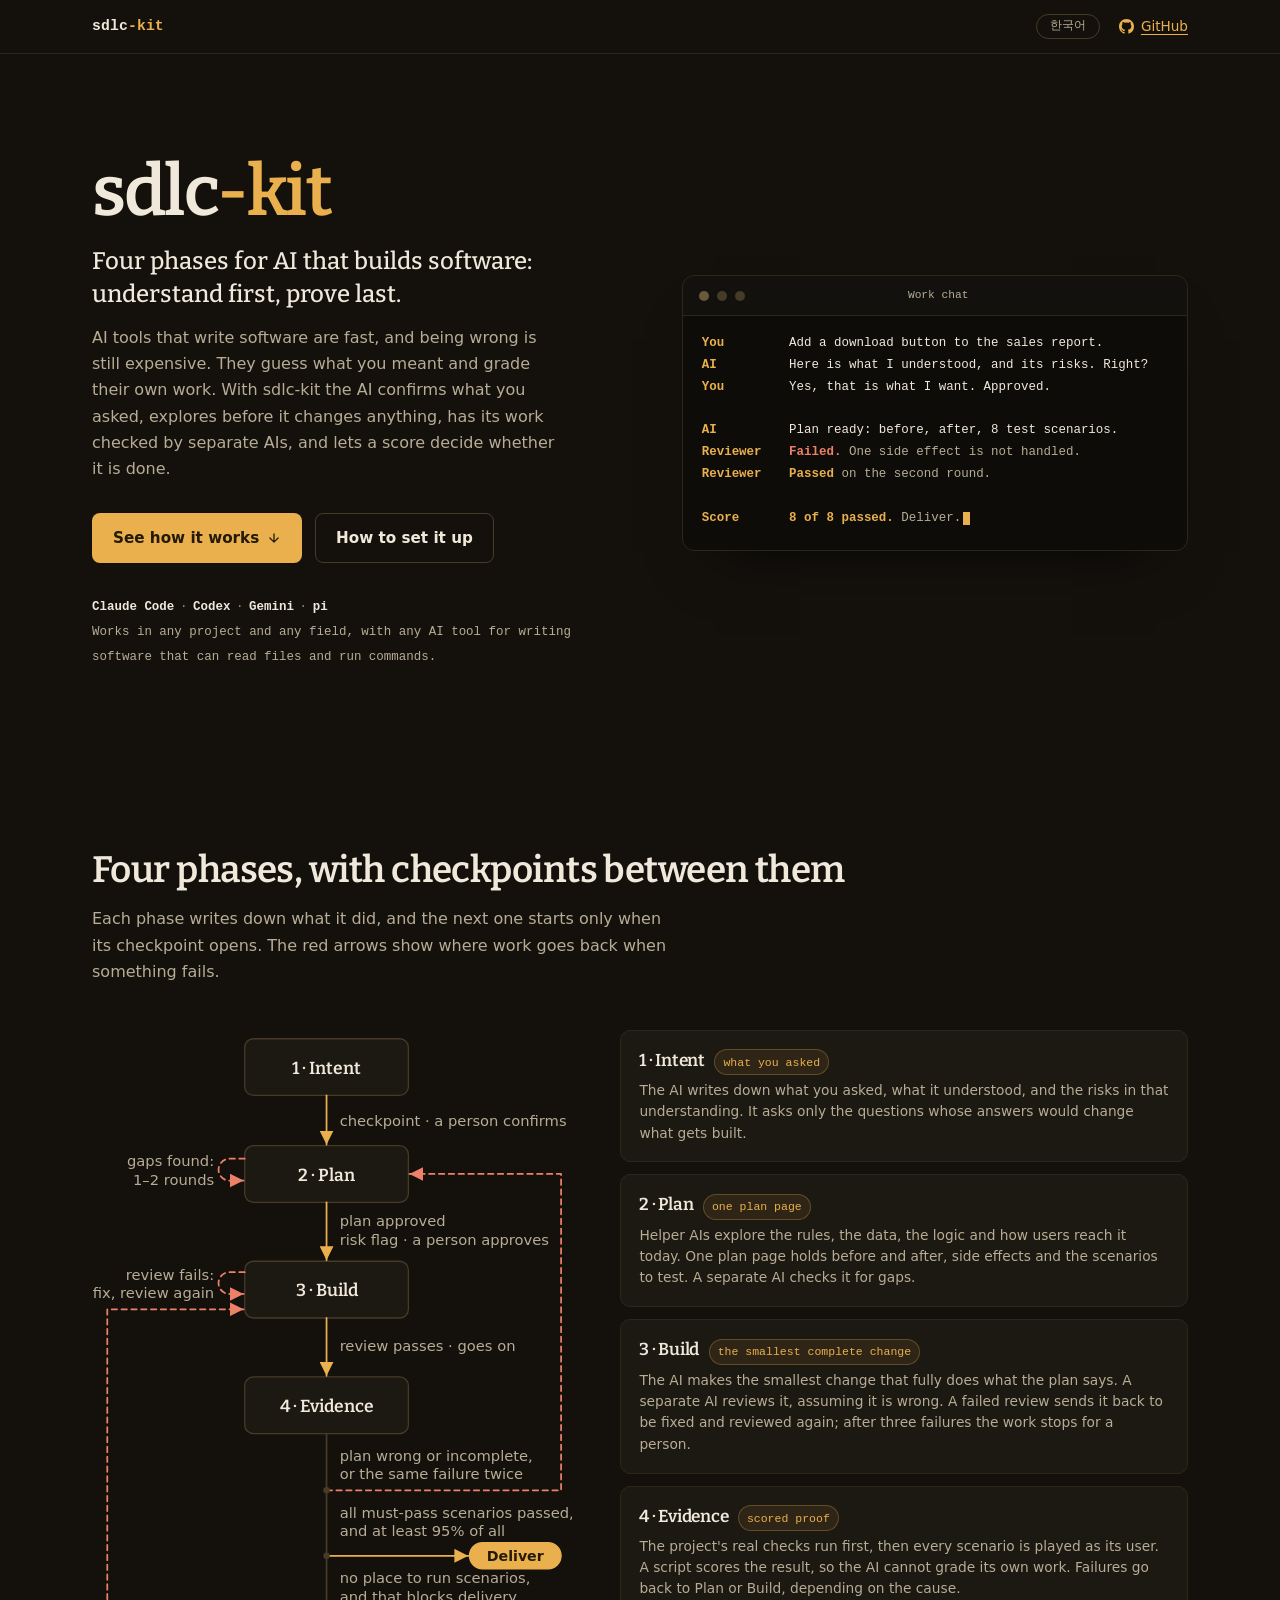
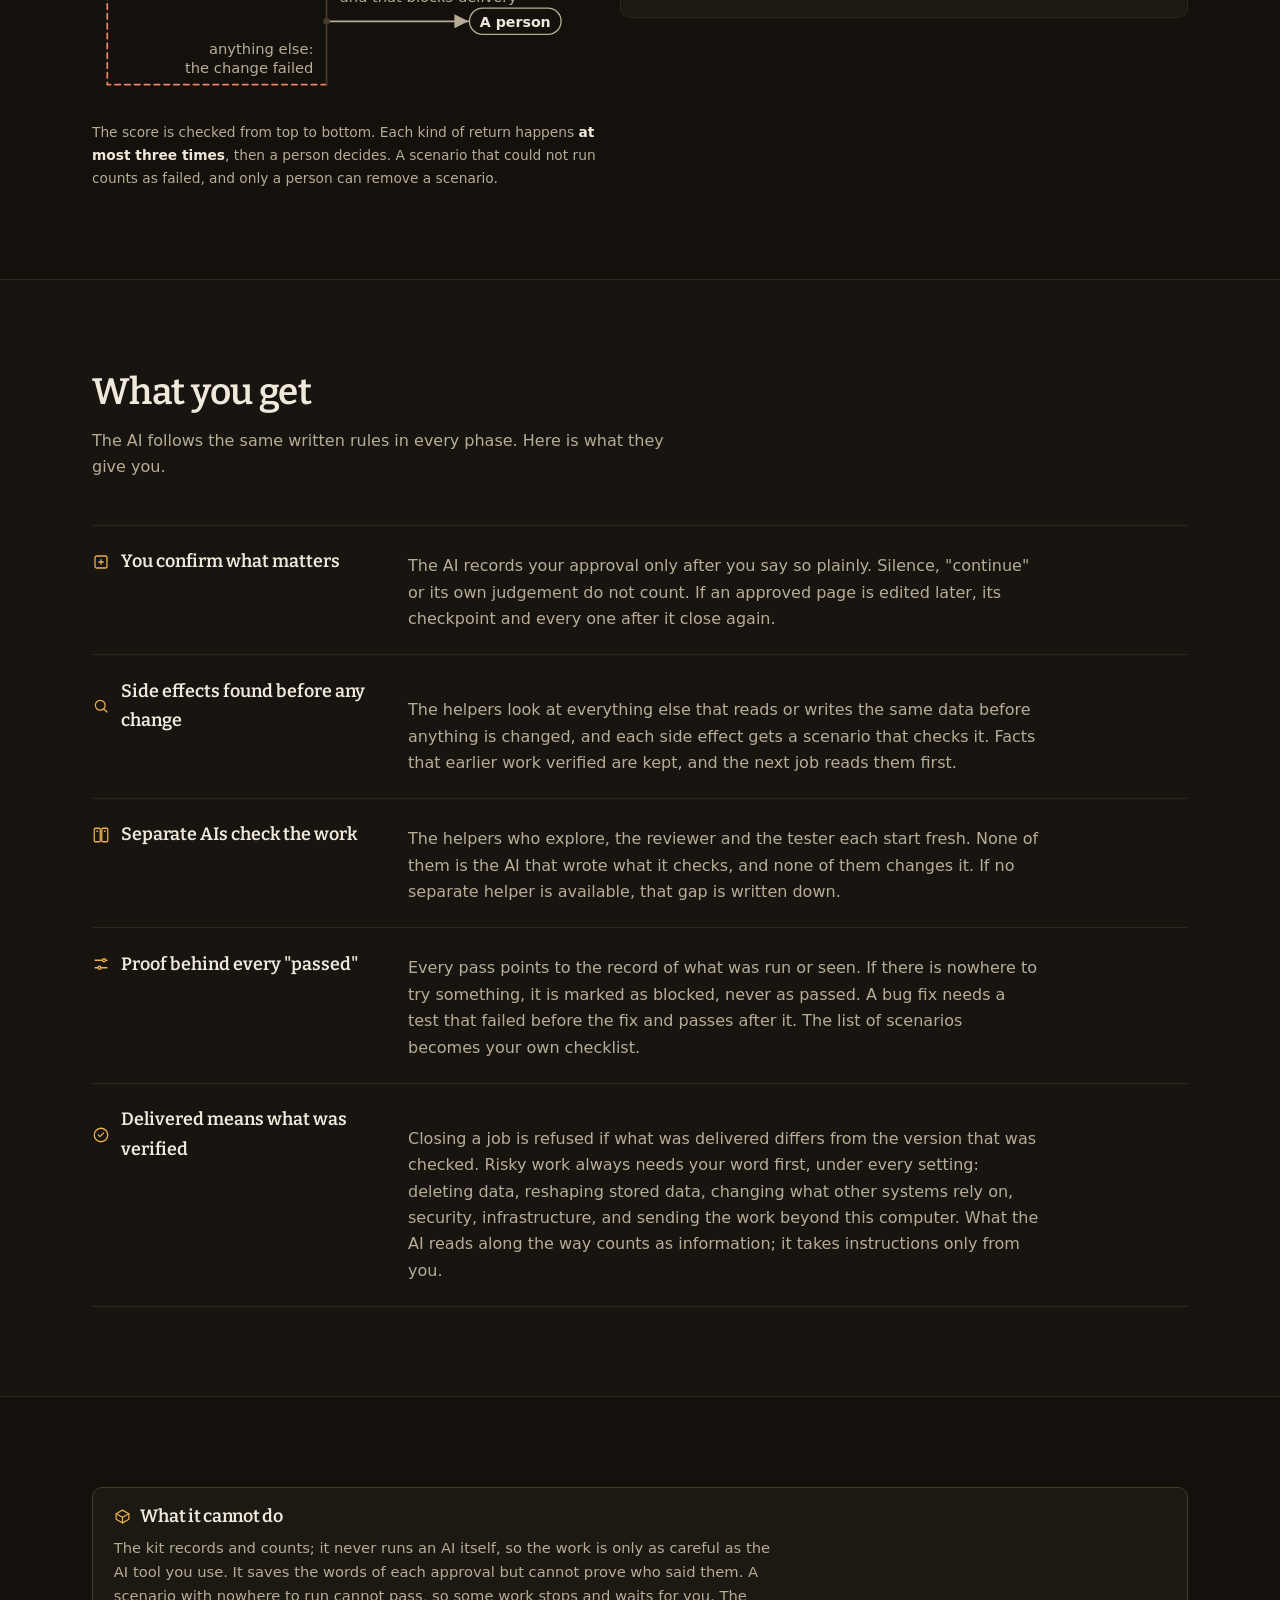
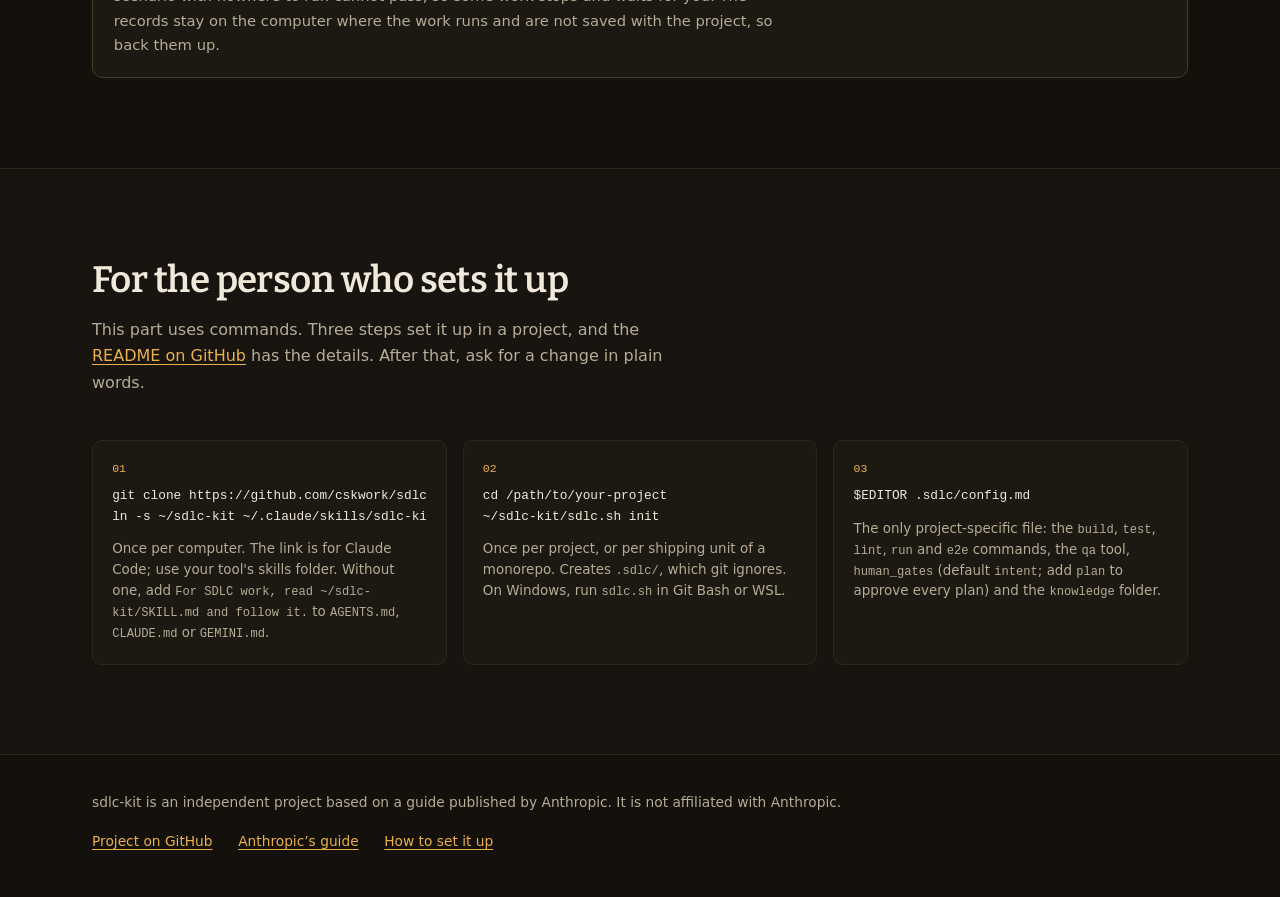
==== commit bdb3fe64: "docs: show every way back in the loop (README diagram, site SVG) Readers could not see where work re" ====
--- a/docs/index.html
+++ b/docs/index.html
@@ -131,7 +131,28 @@
   .band-alt { background: linear-gradient(rgba(255, 251, 240, 0.016), rgba(255, 251, 240, 0.016)); }
 
   /* ---------- the loop ---------- */
-  .flow { list-style: none; margin: 0 0 2.75rem; padding: 0; display: flex; flex-direction: column; gap: 0.55rem; }
+  .loopmap { display: grid; gap: 2rem; align-items: start; }
+  .loopmap > * { min-width: 0; }
+  @media (min-width: 900px) { .loopmap { grid-template-columns: minmax(0, 30rem) 1fr; gap: 3rem; } }
+  .loopsvg { display: block; width: 100%; max-width: 30rem; height: auto; margin-inline: auto; }
+  .loopsvg .box rect { fill: var(--bg-raised); stroke: var(--line-strong); stroke-width: 1.2; }
+  .loopsvg .box text { font: 600 16px var(--slab); fill: var(--text); text-anchor: middle; }
+  .loopsvg path { fill: none; stroke-width: 1.6; stroke-linecap: round; stroke-linejoin: round; }
+  .loopsvg .go path { stroke: var(--accent); marker-end: url(#ah-go); }
+  .loopsvg .back path { stroke: var(--danger); stroke-dasharray: 5 4; marker-end: url(#ah-back); }
+  .loopsvg .trunk { stroke: var(--line-strong); }
+  .loopsvg .stop { stroke: var(--text-2); marker-end: url(#ah-out); }
+  .loopsvg .mk-go { fill: var(--accent); }
+  .loopsvg .mk-back { fill: var(--danger); }
+  .loopsvg .mk-out { fill: var(--text-2); }
+  .loopsvg .dots circle { fill: var(--line-strong); }
+  .loopsvg .pill { fill: none; stroke: var(--text-2); stroke-width: 1.2; }
+  .loopsvg .pill.done { fill: var(--accent); stroke: var(--accent); }
+  .loopsvg .pill-t { font: 600 13px var(--sans); fill: var(--text); text-anchor: middle; }
+  .loopsvg .pill-t.done { fill: var(--accent-ink); }
+  .loopsvg .lbl text { font: 400 13.5px var(--sans); fill: var(--text-2); }
+  .loopsvg .lbl.end text { text-anchor: end; }
+  .flow { list-style: none; margin: 0; padding: 0; display: grid; gap: 0.75rem; }
   .flow .stage { background: var(--bg-raised); border: 1px solid var(--line); border-radius: 10px; padding: 1rem 1.15rem 1.1rem; }
   .flow h3 { margin: 0 0 0.3rem; font-size: 1.08rem; display: flex; align-items: baseline; gap: 0.6rem; flex-wrap: wrap; }
   .flow h3 .art {
@@ -140,36 +161,8 @@
     padding: 0.14rem 0.5rem; border-radius: 99px; letter-spacing: 0;
   }
   .flow .what { margin: 0; color: var(--text-2); font-size: 0.86rem; line-height: 1.55; }
-  .flow .edge { display: flex; flex-direction: column; align-items: center; gap: 0.3rem; padding-block: 0.15rem; }
-  .flow .edge .lbl {
-    font-family: var(--mono); font-size: 0.66rem; letter-spacing: 0.02em; text-align: center;
-    color: var(--text-2); border: 1px dashed var(--line-strong); border-radius: 99px; padding: 0.2rem 0.7rem;
-  }
-  .flow .edge.gate .lbl { color: var(--accent); border-color: rgba(234, 176, 77, 0.45); }
-  .flow .edge svg { color: var(--line-strong); }
-  .flow .edge.gate svg { color: var(--accent); }
-  .loopnote { margin: 1rem 0 0; max-width: 62ch; color: var(--text-2); font-size: 0.86rem; }
+  .loopnote { margin: 1.5rem 0 0; max-width: 62ch; color: var(--text-2); font-size: 0.86rem; }
   .loopnote b { color: var(--text); font-weight: 600; }
-  @media (min-width: 900px) {
-    .flow {
-      display: grid; gap: 1.1rem 0.5rem; align-items: stretch;
-      grid-template-columns: 1fr 5.2rem 1fr;
-      grid-template-areas: "s1 e12 s2" ". . e23" "s4 e34 s3";
-    }
-    .s1 { grid-area: s1; } .s2 { grid-area: s2; } .s3 { grid-area: s3; } .s4 { grid-area: s4; }
-    .e12 { grid-area: e12; } .e23 { grid-area: e23; } .e34 { grid-area: e34; }
-    .flow .edge { justify-content: center; }
-  }
-  @media (max-width: 899.98px) { .flow .edge .d { display: none; } }
-
-  /* ---------- routing table ---------- */
-  .tablewrap { overflow-x: auto; }
-  table.how { width: 100%; border-collapse: collapse; font-size: 0.9rem; }
-  table.how caption { text-align: left; font-family: var(--slab); font-weight: 600; font-size: 1.12rem; padding-bottom: 0.8rem; }
-  table.how th, table.how td { text-align: left; padding: 0.75rem 1rem 0.75rem 0; border-top: 1px solid var(--line); vertical-align: top; }
-  table.how thead th { font-family: var(--mono); font-size: 0.7rem; font-weight: 500; text-transform: uppercase; letter-spacing: 0.08em; color: var(--text-2); }
-  table.how tbody th { font-weight: 600; white-space: nowrap; font-family: var(--mono); font-size: 0.84rem; }
-  table.how td { color: var(--text-2); }
 
   /* ---------- what you get (ledger) ---------- */
   .ledger { margin: 0; border-bottom: 1px solid var(--line); }
@@ -249,54 +242,77 @@
   <section class="band" id="loop" aria-labelledby="loop-h">
     <div class="wrap">
       <h2 id="loop-h" data-i18n="loop-h">Four phases, with checkpoints between them</h2>
-      <p class="section-lede" data-i18n="loop-lede">Each phase writes down what it found or did, and the next one starts only when its checkpoint opens. By default a person confirms the request. A plan with a risk flag also waits for a person, and you can choose to approve every plan yourself.</p>
-
-      <ol class="flow" aria-label="The four phases, with the checkpoints between them" data-i18n-aria="flow-aria">
-        <li class="stage s1">
-          <h3><span data-i18n="s1-h">1 · Intent</span> <span class="art" data-i18n="s1-a">what you asked</span></h3>
-          <p class="what" data-i18n="s1-p">The AI writes down what you asked, what it understood, and the risks in that understanding. It asks only the questions whose answers would change what gets built.</p>
-        </li>
-        <li class="edge gate e12">
-          <svg class="d" width="46" height="10" viewBox="0 0 46 10" fill="none" stroke="currentColor" stroke-width="1.6" stroke-linecap="round" stroke-linejoin="round" aria-hidden="true"><path d="M0 5h41M38 1.5 42 5l-4 3.5"/></svg>
-          <span class="lbl" data-i18n="e12">checkpoint · a person confirms</span>
-        </li>
-        <li class="stage s2">
-          <h3><span data-i18n="s2-h">2 · Plan</span> <span class="art" data-i18n="s2-a">one plan page</span></h3>
-          <p class="what" data-i18n="s2-p">Several helper AIs explore at the same time: the rules that decide the behaviour, the data, the logic, and how users reach it today. Each writes notes. One plan page holds before and after, side effects, and the scenarios that will be tested. A separate AI checks it for gaps.</p>
-        </li>
-        <li class="edge gate e23">
-          <svg class="d" width="10" height="52" viewBox="0 0 10 52" fill="none" stroke="currentColor" stroke-width="1.6" stroke-linecap="round" stroke-linejoin="round" aria-hidden="true"><path d="M5 0v47M1.5 43.5 5 48l3.5-4.5"/></svg>
-          <span class="lbl" data-i18n="e23">risk flag · a person approves</span>
-        </li>
-        <li class="stage s3">
-          <h3><span data-i18n="s3-h">3 · Build</span> <span class="art" data-i18n="s3-a">the smallest complete change</span></h3>
-          <p class="what" data-i18n="s3-p">The AI makes the smallest change that fully does what the plan says. A separate AI then reviews it, assuming it is wrong. After three failed reviews the work stops for a person.</p>
-        </li>
-        <li class="edge e34">
-          <svg class="d" width="46" height="10" viewBox="0 0 46 10" fill="none" stroke="currentColor" stroke-width="1.6" stroke-linecap="round" stroke-linejoin="round" aria-hidden="true"><path d="M46 5H5M8 1.5 4 5l4 3.5"/></svg>
-          <span class="lbl" data-i18n="e34">review passes · goes on</span>
-        </li>
-        <li class="stage s4">
-          <h3><span data-i18n="s4-h">4 · Evidence</span> <span class="art" data-i18n="s4-a">scored proof</span></h3>
-          <p class="what" data-i18n="s4-p">The project's real checks run first. Then every scenario is played as its user, through the same screens and commands that user really works with. A script scores the result, so the AI cannot grade its own work.</p>
-        </li>
-      </ol>
-
-      <div class="tablewrap">
-        <table class="how">
-          <caption data-i18n="rt-cap">After Evidence, the score decides where the work goes</caption>
-          <thead>
-            <tr><th scope="col" data-i18n="rt-h1">Goes to</th><th scope="col" data-i18n="rt-h2">When</th></tr>
-          </thead>
-          <tbody>
-            <tr><th scope="row" data-i18n="rt1-to">Plan</th><td data-i18n="rt1">The plan was wrong or missed something, or the same failure happened twice.</td></tr>
-            <tr><th scope="row" data-i18n="rt2-to">Deliver</th><td data-i18n="rt2">Every must-pass scenario passed, and at least 95% of all scenarios passed.</td></tr>
-            <tr><th scope="row" data-i18n="rt3-to">A person</th><td data-i18n="rt3">Scenarios could not be run, because there was nowhere to run them, and that is what stops delivery.</td></tr>
-            <tr><th scope="row" data-i18n="rt4-to">Build</th><td data-i18n="rt4">Anything else.</td></tr>
-          </tbody>
-        </table>
+      <p class="section-lede" data-i18n="loop-lede">Each phase writes down what it did, and the next one starts only when its checkpoint opens. The red arrows show where work goes back when something fails.</p>
+
+      <div class="loopmap">
+        <svg class="loopsvg" viewBox="0 0 440 612" role="img" aria-label="The loop. 1 Intent goes to 2 Plan once a person approves. Plan goes to 3 Build once the plan is approved, by a person if it carries a risk flag; gaps found send it back into Plan for one or two rounds. Build goes to 4 Evidence when the review passes; a failed review means fix and review again. Evidence checks the score in this order: a wrong or incomplete plan, or the same failure twice, goes back to Plan; every must-pass scenario passed and at least 95% of all passed means Deliver; scenarios with no place to run that block delivery go to a person; anything else goes back to Build. Each kind of return happens at most three times, then a person decides." data-i18n-aria="loop-aria">
+          <defs>
+            <marker id="ah-go" viewBox="0 0 8 8" refX="8" refY="4" markerWidth="8" markerHeight="8" orient="auto-start-reverse"><path d="M0 0 8 4 0 8z" class="mk-go"/></marker>
+            <marker id="ah-back" viewBox="0 0 8 8" refX="8" refY="4" markerWidth="8" markerHeight="8" orient="auto-start-reverse"><path d="M0 0 8 4 0 8z" class="mk-back"/></marker>
+            <marker id="ah-out" viewBox="0 0 8 8" refX="8" refY="4" markerWidth="8" markerHeight="8" orient="auto-start-reverse"><path d="M0 0 8 4 0 8z" class="mk-out"/></marker>
+          </defs>
+          <g class="box">
+            <rect x="140" y="8" width="150" height="52" rx="8"/><text x="215" y="40" data-i18n="s1-h">1 · Intent</text>
+            <rect x="140" y="106" width="150" height="52" rx="8"/><text x="215" y="138" data-i18n="s2-h">2 · Plan</text>
+            <rect x="140" y="212" width="150" height="52" rx="8"/><text x="215" y="244" data-i18n="s3-h">3 · Build</text>
+            <rect x="140" y="318" width="150" height="52" rx="8"/><text x="215" y="350" data-i18n="s4-h">4 · Evidence</text>
+          </g>
+          <g class="go">
+            <path d="M215 60V105"/><path d="M215 158V211"/><path d="M215 264V317"/><path d="M215 482H345"/>
+          </g>
+          <g class="back">
+            <path d="M140 118H126A10 10 0 0 0 126 138H139"/>
+            <path d="M140 222H126A10 10 0 0 0 126 242H139"/>
+            <path d="M215 422H430V132H291"/>
+            <path d="M215 600H14V256H139"/>
+          </g>
+          <path class="trunk" d="M215 370V600"/>
+          <path class="stop" d="M215 542H345"/>
+          <g class="dots"><circle cx="215" cy="422" r="3"/><circle cx="215" cy="482" r="3"/><circle cx="215" cy="542" r="3"/></g>
+          <rect class="pill done" x="346" y="470" width="84" height="24" rx="12"/><text class="pill-t done" x="388" y="487" data-i18n="d-deliver">Deliver</text>
+          <rect class="pill" x="346" y="530" width="84" height="24" rx="12"/><text class="pill-t" x="388" y="547" data-i18n="d-person">A person</text>
+          <g class="lbl">
+            <text x="227" y="88" data-i18n="e12">checkpoint · a person confirms</text>
+            <text x="227" y="180" data-i18n="d-ok2">plan approved</text>
+            <text x="227" y="197" data-i18n="e23">risk flag · a person approves</text>
+            <text x="227" y="294" data-i18n="e34">review passes · goes on</text>
+            <text x="227" y="395" data-i18n="d-a1">plan wrong or incomplete,</text>
+            <text x="227" y="412" data-i18n="d-a2">or the same failure twice</text>
+            <text x="227" y="447" data-i18n="d-b1">all must-pass scenarios passed,</text>
+            <text x="227" y="464" data-i18n="d-b2">and at least 95% of all</text>
+            <text x="227" y="507" data-i18n="d-c1">no place to run scenarios,</text>
+            <text x="227" y="524" data-i18n="d-c2">and that blocks delivery</text>
+          </g>
+          <g class="lbl end">
+            <text x="112" y="125" data-i18n="d-gap1">gaps found:</text>
+            <text x="112" y="142" data-i18n="d-gap2">1–2 rounds</text>
+            <text x="112" y="229" data-i18n="d-fail1">review fails:</text>
+            <text x="112" y="246" data-i18n="d-fail2">fix, review again</text>
+            <text x="203" y="572" data-i18n="d-d1">anything else:</text>
+            <text x="203" y="589" data-i18n="d-d2">the change failed</text>
+          </g>
+        </svg>
+
+        <ol class="flow" aria-label="The four phases" data-i18n-aria="flow-aria">
+          <li class="stage">
+            <h3><span data-i18n="s1-h">1 · Intent</span> <span class="art" data-i18n="s1-a">what you asked</span></h3>
+            <p class="what" data-i18n="s1-p">The AI writes down what you asked, what it understood, and the risks in that understanding. It asks only the questions whose answers would change what gets built.</p>
+          </li>
+          <li class="stage">
+            <h3><span data-i18n="s2-h">2 · Plan</span> <span class="art" data-i18n="s2-a">one plan page</span></h3>
+            <p class="what" data-i18n="s2-p">Helper AIs explore the rules, the data, the logic and how users reach it today. One plan page holds before and after, side effects and the scenarios to test. A separate AI checks it for gaps.</p>
+          </li>
+          <li class="stage">
+            <h3><span data-i18n="s3-h">3 · Build</span> <span class="art" data-i18n="s3-a">the smallest complete change</span></h3>
+            <p class="what" data-i18n="s3-p">The AI makes the smallest change that fully does what the plan says. A separate AI reviews it, assuming it is wrong. A failed review sends it back to be fixed and reviewed again; after three failures the work stops for a person.</p>
+          </li>
+          <li class="stage">
+            <h3><span data-i18n="s4-h">4 · Evidence</span> <span class="art" data-i18n="s4-a">scored proof</span></h3>
+            <p class="what" data-i18n="s4-p">The project's real checks run first, then every scenario is played as its user. A script scores the result, so the AI cannot grade its own work. Failures go back to Plan or Build, depending on the cause.</p>
+          </li>
+        </ol>
       </div>
-      <p class="loopnote" data-i18n="loopnote">The rules are checked in this order. Each kind of return happens <b>at most three times</b>, then a person decides. A scenario that could not run counts as failed, and only a person can remove a scenario.</p>
+      <p class="loopnote" data-i18n="loopnote">The score is checked from top to bottom. Each kind of return happens <b>at most three times</b>, then a person decides. A scenario that could not run counts as failed, and only a person can remove a scenario.</p>
     </div>
   </section>
 
@@ -404,34 +420,38 @@
     "t6": '<span class="ok">통과.</span><span class="o"> 두 번째 검토입니다.</span>',
     "t7": '<span class="ok">8개 중 8개 통과.</span><span class="o"> 납품합니다.</span>',
     "loop-h": '네 단계와 그 사이의 확인 지점',
-    "loop-lede": '각 단계는 알아낸 것이나 한 일을 글로 남기고, 다음 단계는 확인 지점이 열려야 시작합니다. 기본 설정에서는 사람이 요청 내용을 확인합니다. 위험 표시가 붙은 계획도 사람을 기다리며, 원하면 모든 계획을 직접 승인할 수 있습니다.',
+    "loop-lede": '각 단계는 한 일을 글로 남기고, 다음 단계는 확인 지점이 열려야 시작합니다. 빨간 화살표는 무언가 실패했을 때 작업이 되돌아가는 곳입니다.',
     "s1-h": '1 · 의도',
     "s1-a": '요청한 것',
     "s1-p": 'AI가 요청한 내용, 자신이 이해한 내용, 그 이해에 숨은 위험을 글로 적습니다. 답에 따라 만들 것이 달라지는 질문만 묻습니다.',
     "e12": '확인 지점 · 사람이 확인',
     "s2-h": '2 · 계획',
     "s2-a": '계획 한 장',
-    "s2-p": '여러 보조 AI가 동시에 조사합니다. 동작을 정하는 규칙, 데이터, 처리 흐름, 사용자가 지금 그 기능에 닿는 경로를 살피고 각자 기록을 남깁니다. 계획 한 장에 바뀌기 전과 후, 부작용, 시험할 시나리오를 담고, 다른 AI가 빠진 곳을 찾습니다.',
+    "s2-p": '보조 AI들이 규칙, 데이터, 처리 흐름, 사용자가 지금 그 기능에 닿는 경로를 조사합니다. 계획 한 장에 바뀌기 전과 후, 부작용, 시험할 시나리오를 담고, 다른 AI가 빠진 곳을 찾습니다.',
+    "d-ok2": '계획 승인',
     "e23": '위험 표시 · 사람이 승인',
     "s3-h": '3 · 만들기',
     "s3-a": '가장 작은 완전한 변경',
-    "s3-p": '계획이 말하는 일을 빠짐없이 해내는 가장 작은 변경을 만듭니다. 이어서 다른 AI가 틀렸다고 가정하고 검토합니다. 검토에서 세 번 떨어지면 작업을 멈추고 사람에게 넘깁니다.',
+    "s3-p": '계획이 말하는 일을 빠짐없이 해내는 가장 작은 변경을 만듭니다. 이어서 다른 AI가 틀렸다고 가정하고 검토합니다. 검토에서 떨어지면 고친 뒤 다시 검토받고, 세 번 떨어지면 작업을 멈추고 사람에게 넘깁니다.',
     "e34": '검토 통과 · 다음으로',
     "s4-h": '4 · 검증',
     "s4-a": '점수가 매겨진 증거',
-    "s4-p": '먼저 프로젝트의 실제 점검을 돌립니다. 그다음 모든 시나리오를 그 사용자가 되어, 사용자가 실제로 쓰는 화면과 명령으로 해 봅니다. 결과는 스크립트가 채점하므로 AI가 스스로 채점할 수 없습니다.',
-    "rt-cap": '검증이 끝나면 점수가 다음 행선지를 정합니다',
-    "rt-h1": '다음 단계',
-    "rt-h2": '조건',
-    "rt1-to": '계획',
-    "rt1": '계획이 틀렸거나 무언가를 놓쳤을 때, 또는 같은 실패가 두 번 났을 때',
-    "rt2-to": '납품',
-    "rt2": '반드시 통과해야 할 시나리오가 모두 통과하고, 전체 시나리오의 95% 이상이 통과했을 때',
-    "rt3-to": '사람',
-    "rt3": '돌려 볼 환경이 없어 시나리오를 실행하지 못했고, 그 때문에 납품할 수 없을 때',
-    "rt4-to": '만들기',
-    "rt4": '그 밖의 모든 경우',
-    "loopnote": '조건은 위에서부터 차례로 따집니다. 같은 종류의 되돌아가기는 <b>최대 세 번</b>이며, 그 뒤에는 사람이 정합니다. 실행하지 못한 시나리오는 실패로 치고, 시나리오를 지우는 것은 사람만 할 수 있습니다.',
+    "s4-p": '먼저 프로젝트의 실제 점검을 돌리고, 모든 시나리오를 그 사용자가 되어 해 봅니다. 결과는 스크립트가 채점하므로 AI가 스스로 채점할 수 없습니다. 실패하면 원인에 따라 계획이나 만들기로 돌아갑니다.',
+    "d-gap1": '빈틈이 있으면',
+    "d-gap2": '1~2회 보완',
+    "d-fail1": '검토 불합격',
+    "d-fail2": '고쳐서 재검토',
+    "d-a1": '계획이 틀렸거나 빠졌을 때,',
+    "d-a2": '또는 같은 실패가 두 번 났을 때',
+    "d-b1": '필수 시나리오가 모두 통과하고',
+    "d-b2": '전체의 95% 이상이 통과',
+    "d-c1": '시나리오를 돌릴 환경이 없어',
+    "d-c2": '납품할 수 없을 때',
+    "d-d1": '그 밖의 경우:',
+    "d-d2": '만든 변경의 실패',
+    "d-deliver": '납품',
+    "d-person": '사람',
+    "loopnote": '점수는 위에서부터 차례로 따집니다. 같은 종류의 되돌아가기는 <b>최대 세 번</b>이며, 그 뒤에는 사람이 정합니다. 실행하지 못한 시나리오는 실패로 치고, 시나리오를 지우는 것은 사람만 할 수 있습니다.',
     "why-h": '달라지는 점',
     "why-lede": 'AI는 모든 단계에서 같은 규칙을 따릅니다. 그래서 다음이 달라집니다.',
     "g1-t": '중요한 것은 사람이 확인합니다',
@@ -458,7 +478,8 @@
   var KO_ARIA = {
     "hero-aria": 'sdlc-kit 소개',
     "term-aria": '대화 예시: 사람이 요청을 확인하고, 다른 AI가 작업을 검토하고, 점수가 납품을 정합니다.',
-    "flow-aria": '네 단계와 그 사이의 확인 지점',
+    "loop-aria": '작업 순환도. 1 의도는 사람이 승인하면 2 계획으로 갑니다. 계획은 승인되면 3 만들기로 가며, 위험 표시가 있으면 사람이 승인합니다. 빈틈이 발견되면 계획을 1~2회 보완합니다. 만들기는 검토를 통과하면 4 검증으로 가고, 검토에서 떨어지면 고쳐서 다시 검토받습니다. 검증은 점수를 다음 순서로 따집니다. 계획이 틀렸거나 빠졌을 때, 또는 같은 실패가 두 번 났을 때는 계획으로 돌아갑니다. 필수 시나리오가 모두 통과하고 전체의 95% 이상이 통과하면 납품합니다. 시나리오를 돌릴 환경이 없어 납품할 수 없으면 사람에게 넘깁니다. 그 밖의 경우는 만들기로 돌아갑니다. 같은 종류의 되돌아가기는 최대 세 번이며, 그 뒤에는 사람이 정합니다.',
+    "flow-aria": '네 단계',
     "foot-aria": '바닥글'
   };
   var enText = new WeakMap();
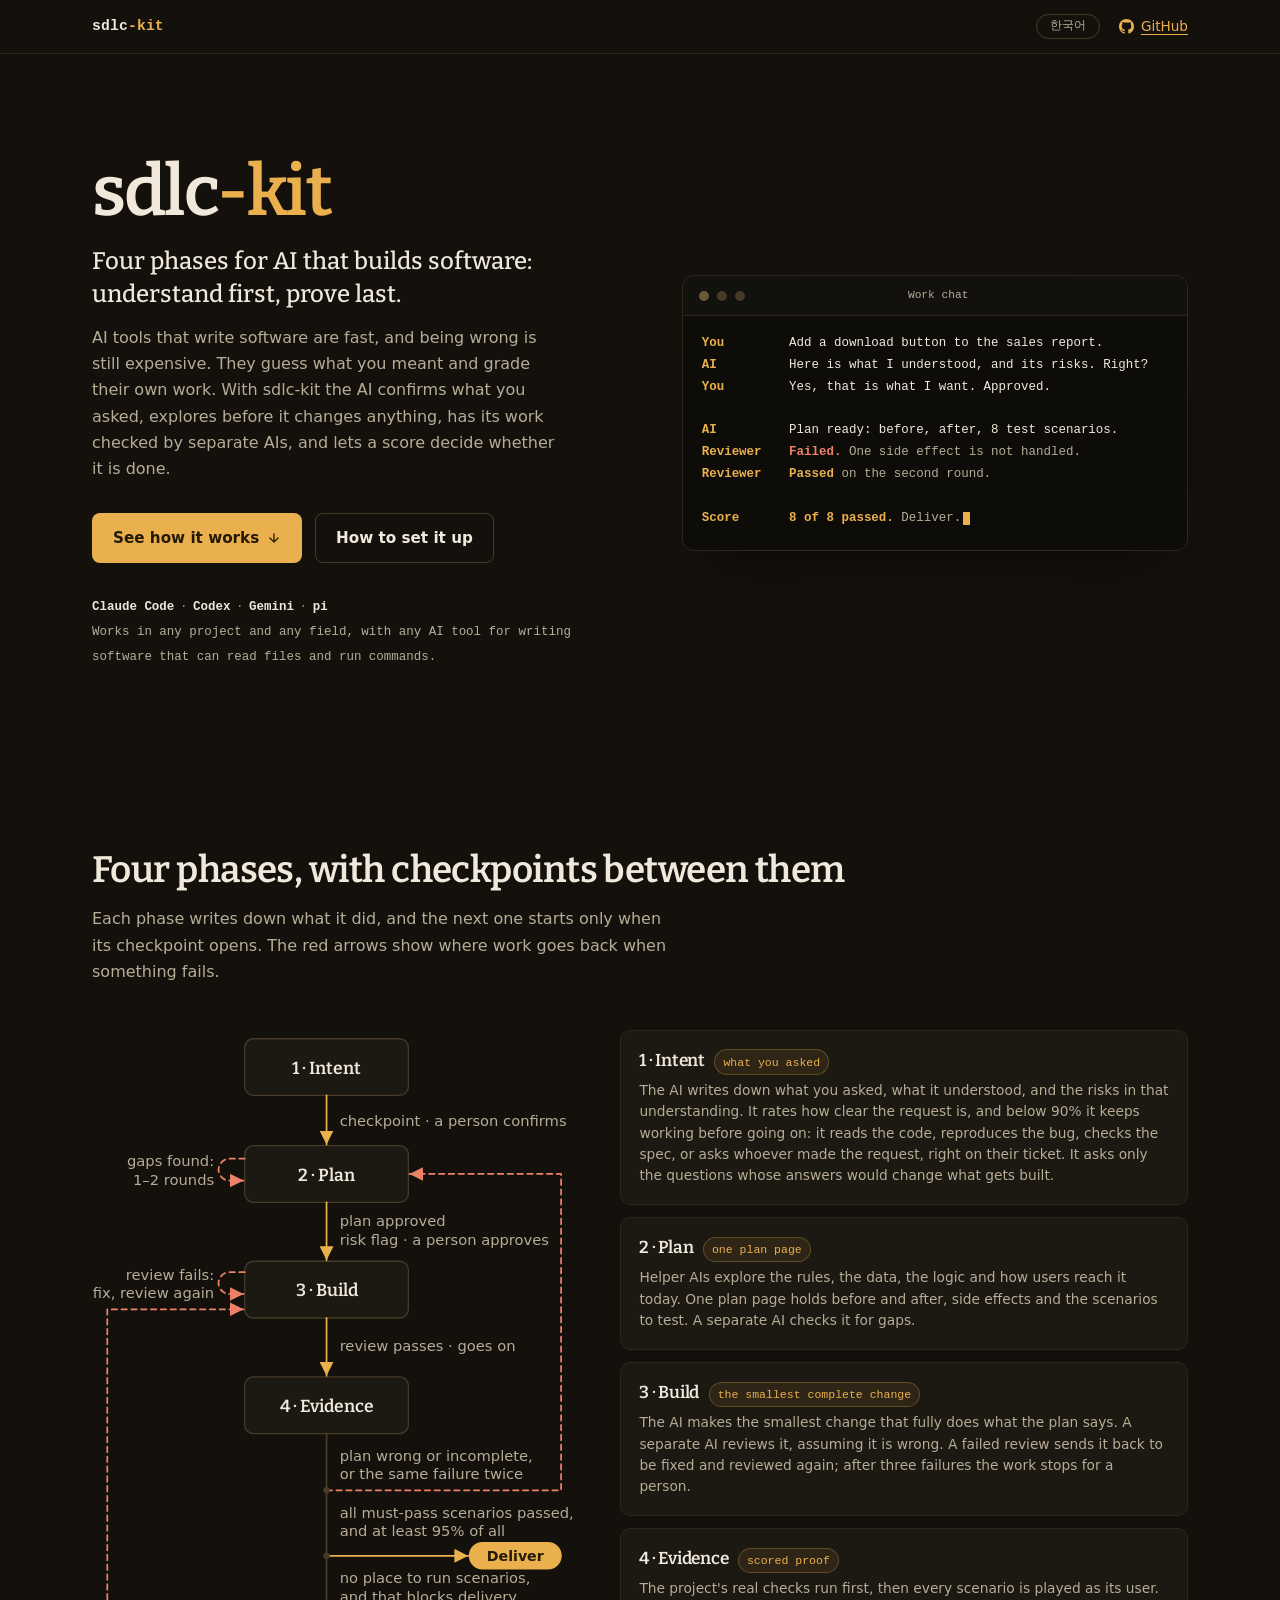
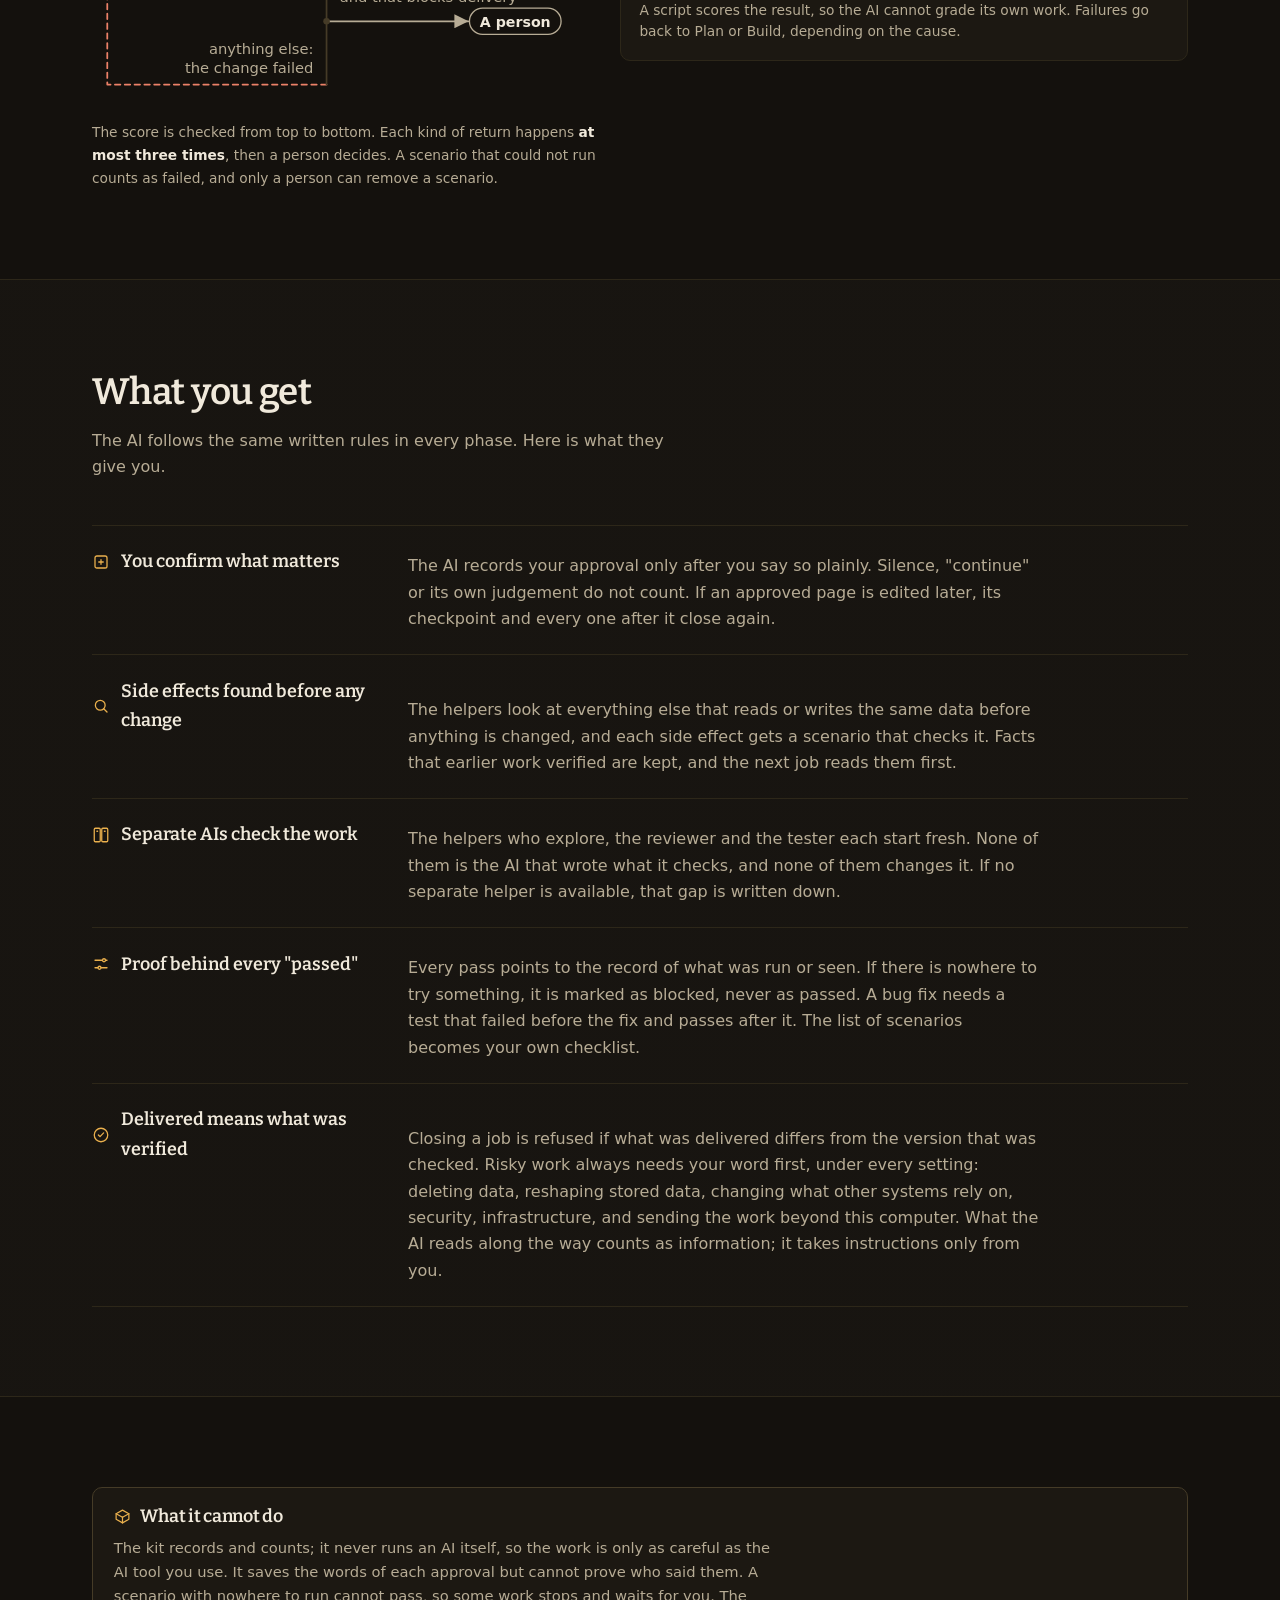
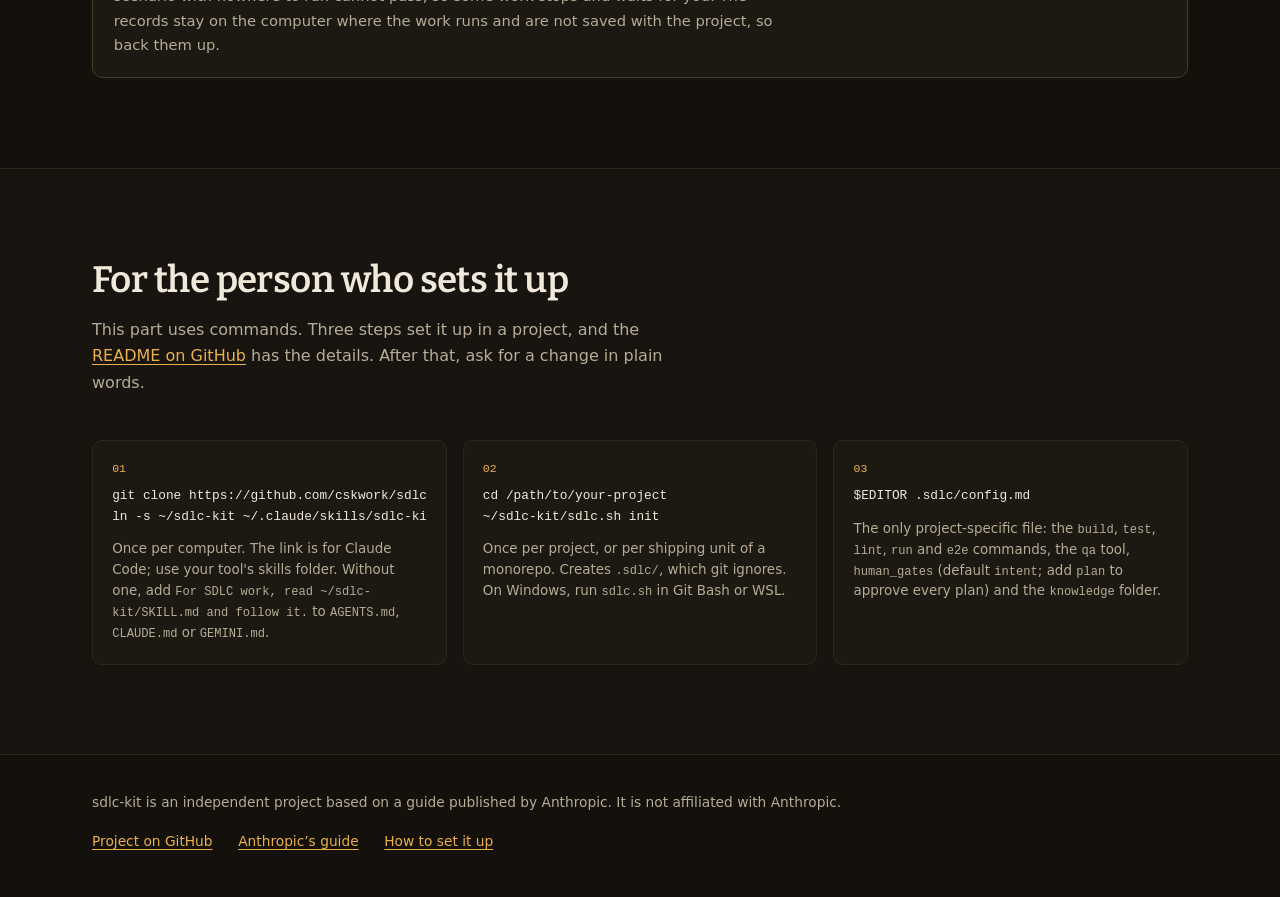
==== commit 83ed3c3f: "feat: intent 명확도 90% 기준 — Clarity 표 채점, 탐색·재현·조사·요청자 질문 (v2.6.0)" ====
--- a/docs/index.html
+++ b/docs/index.html
@@ -296,7 +296,7 @@
         <ol class="flow" aria-label="The four phases" data-i18n-aria="flow-aria">
           <li class="stage">
             <h3><span data-i18n="s1-h">1 · Intent</span> <span class="art" data-i18n="s1-a">what you asked</span></h3>
-            <p class="what" data-i18n="s1-p">The AI writes down what you asked, what it understood, and the risks in that understanding. It asks only the questions whose answers would change what gets built.</p>
+            <p class="what" data-i18n="s1-p">The AI writes down what you asked, what it understood, and the risks in that understanding. It rates how clear the request is, and below 90% it keeps working before going on: it reads the code, reproduces the bug, checks the spec, or asks whoever made the request, right on their ticket. It asks only the questions whose answers would change what gets built.</p>
           </li>
           <li class="stage">
             <h3><span data-i18n="s2-h">2 · Plan</span> <span class="art" data-i18n="s2-a">one plan page</span></h3>
@@ -423,7 +423,7 @@
     "loop-lede": '각 단계는 한 일을 글로 남기고, 다음 단계는 확인 지점이 열려야 시작합니다. 빨간 화살표는 무언가 실패했을 때 작업이 되돌아가는 곳입니다.',
     "s1-h": '1 · 의도',
     "s1-a": '요청한 것',
-    "s1-p": 'AI가 요청한 내용, 자신이 이해한 내용, 그 이해에 숨은 위험을 글로 적습니다. 답에 따라 만들 것이 달라지는 질문만 묻습니다.',
+    "s1-p": 'AI가 요청한 내용, 자신이 이해한 내용, 그 이해에 숨은 위험을 글로 적습니다. 요청이 얼마나 분명한지 점수를 매기고, 90%에 못 미치면 다음 단계로 가지 않고 코드를 읽거나, 버그를 재현하거나, 스펙을 확인하거나, 요청한 사람에게 그 티켓에서 바로 묻습니다. 답에 따라 만들 것이 달라지는 질문만 묻습니다.',
     "e12": '확인 지점 · 사람이 확인',
     "s2-h": '2 · 계획',
     "s2-a": '계획 한 장',
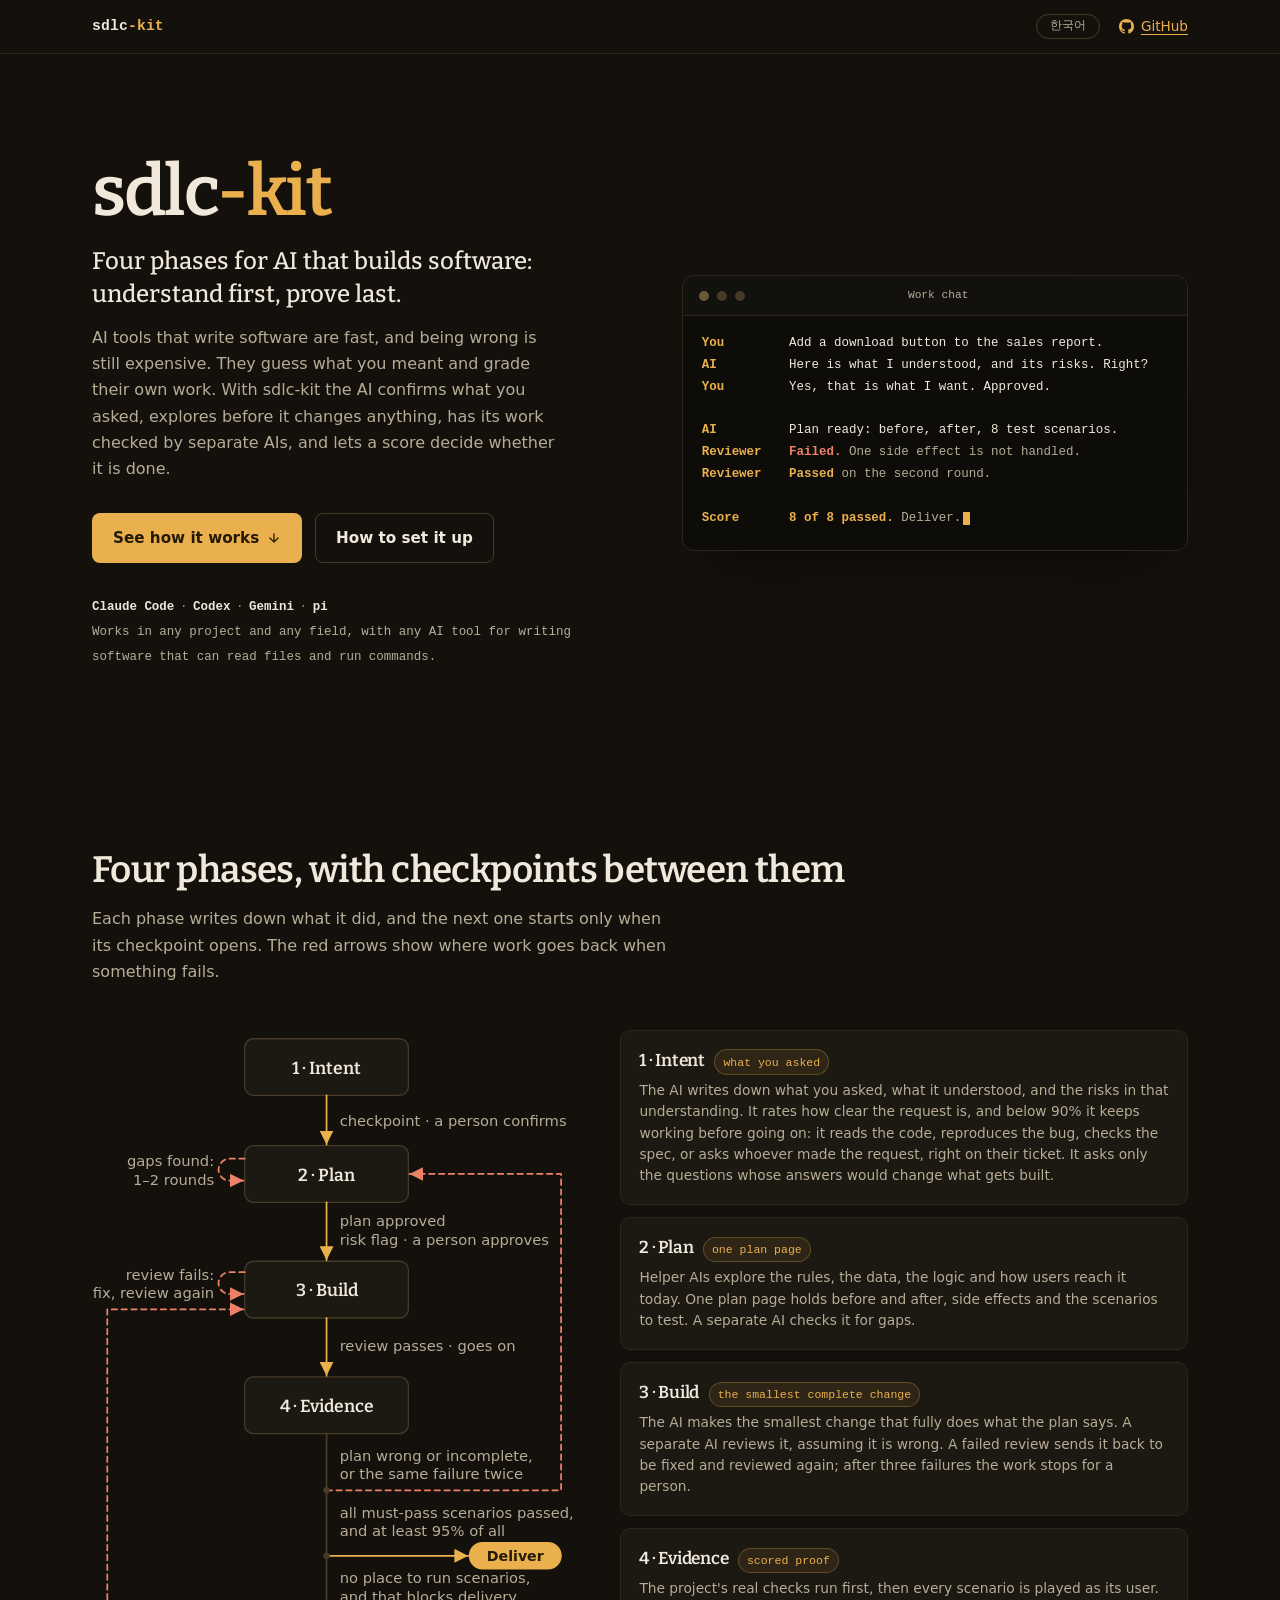
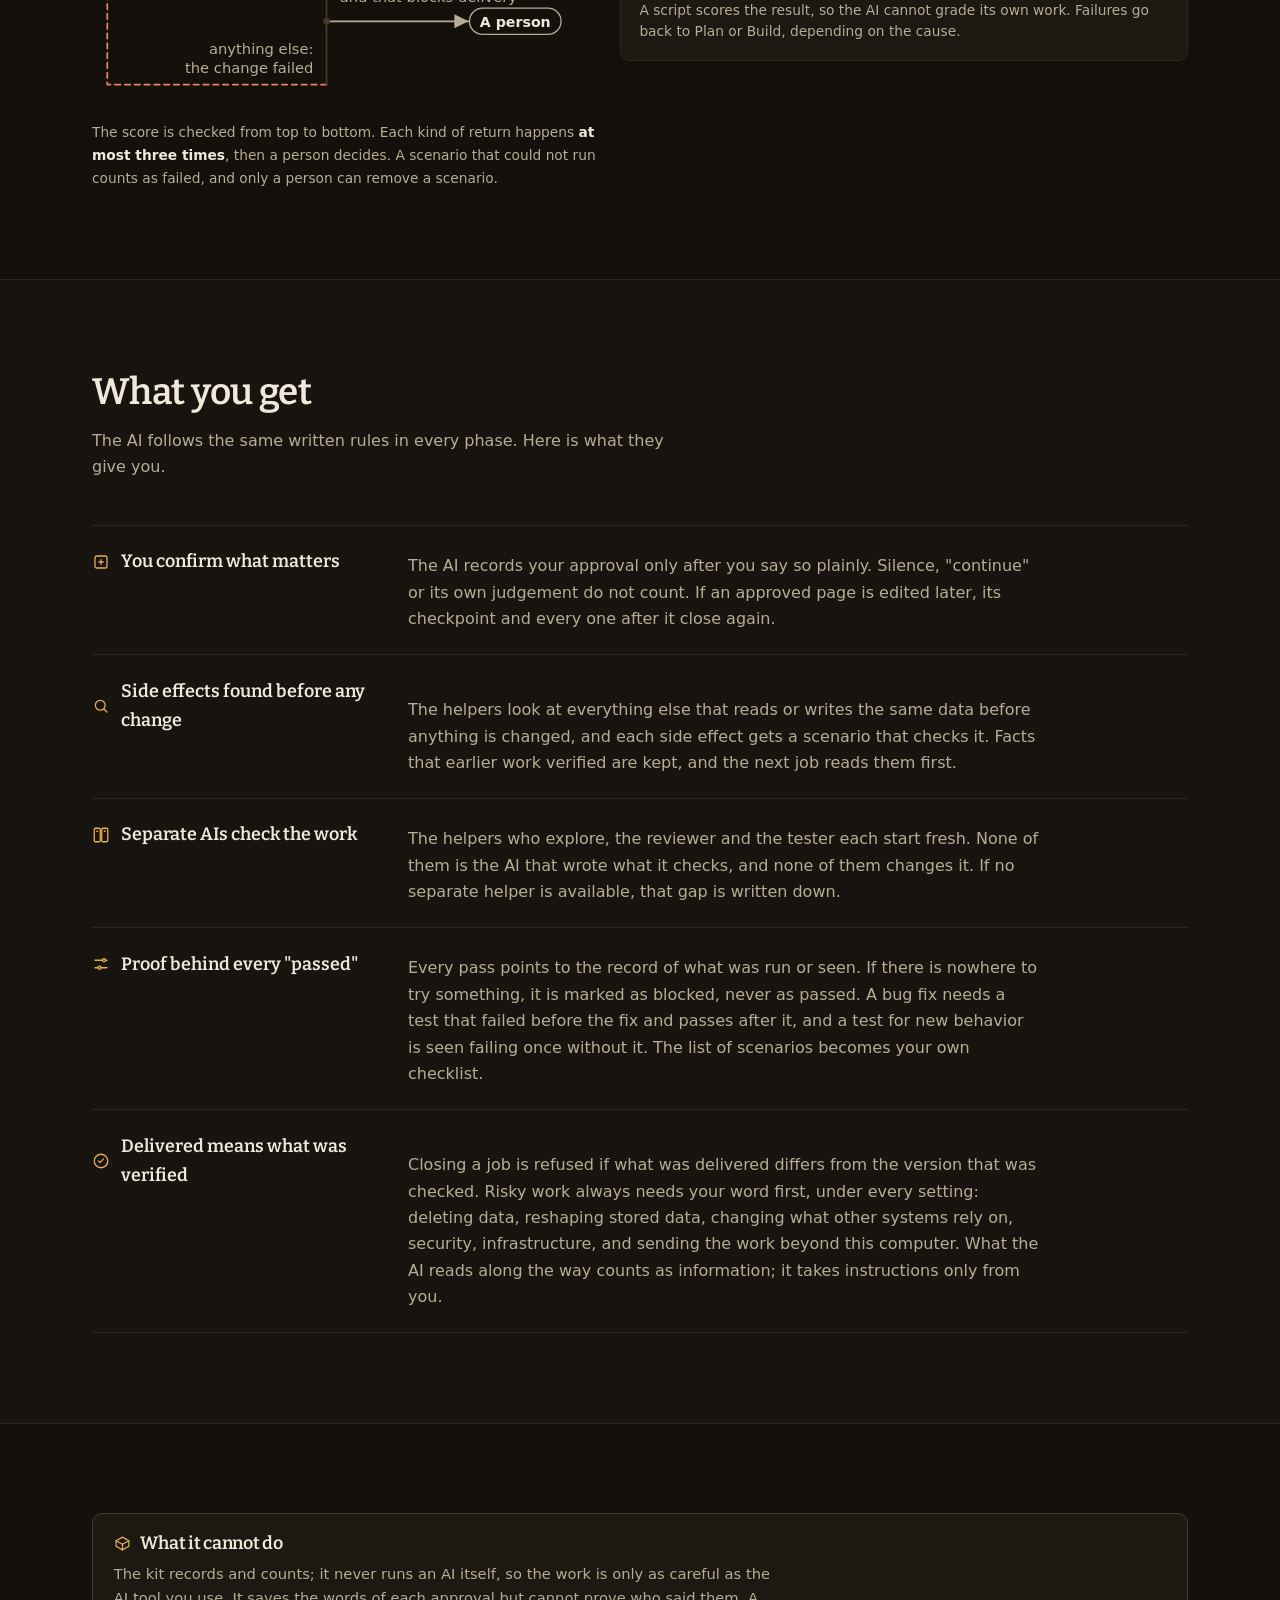
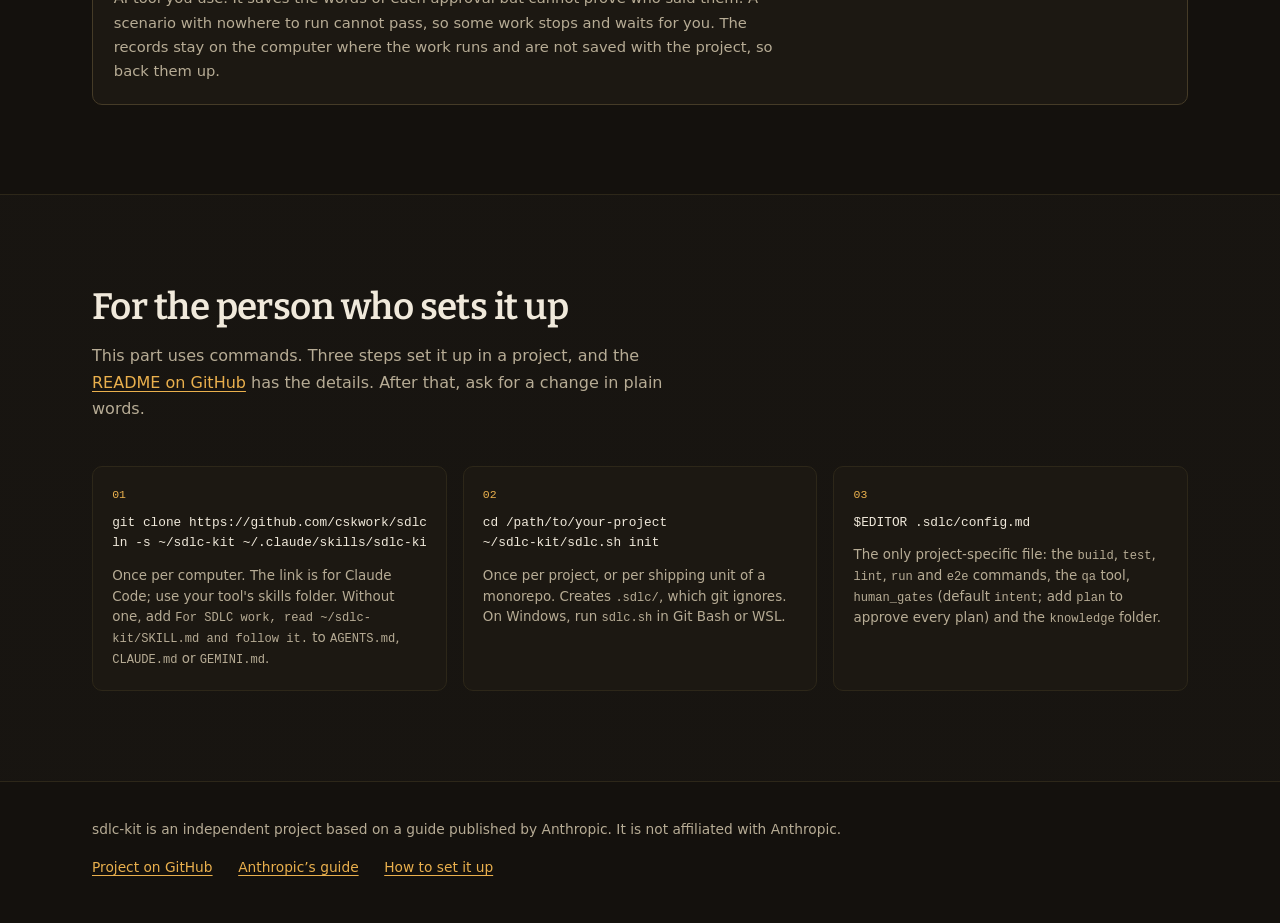
==== commit 9aa59c98: "feat: 리뷰 결함·새 동작 테스트 실패 확인, knowledge 사실에 commit (v2.7.0) - Build diff 리뷰의 관찰 가능한 차단 결함은 FAIL 커밋에서 실" ====
--- a/docs/index.html
+++ b/docs/index.html
@@ -337,7 +337,7 @@
         </div>
         <div>
           <dt><svg width="18" height="18" viewBox="0 0 24 24" fill="none" stroke="currentColor" stroke-width="1.7" stroke-linecap="round" stroke-linejoin="round" aria-hidden="true"><path d="M4 7h10M18 7h2M4 17h4M12 17h8"/><circle cx="16" cy="7" r="2"/><circle cx="10" cy="17" r="2"/></svg><span data-i18n="g4-t">Proof behind every "passed"</span></dt>
-          <dd data-i18n="g4-d">Every pass points to the record of what was run or seen. If there is nowhere to try something, it is marked as blocked, never as passed. A bug fix needs a test that failed before the fix and passes after it. The list of scenarios becomes your own checklist.</dd>
+          <dd data-i18n="g4-d">Every pass points to the record of what was run or seen. If there is nowhere to try something, it is marked as blocked, never as passed. A bug fix needs a test that failed before the fix and passes after it, and a test for new behavior is seen failing once without it. The list of scenarios becomes your own checklist.</dd>
         </div>
         <div>
           <dt><svg width="18" height="18" viewBox="0 0 24 24" fill="none" stroke="currentColor" stroke-width="1.7" stroke-linecap="round" stroke-linejoin="round" aria-hidden="true"><circle cx="12" cy="12" r="9"/><path d="m8.5 12 2.2 2.2 4.8-5"/></svg><span data-i18n="g5-t">Delivered means what was verified</span></dt>
@@ -461,7 +461,7 @@
     "g3-t": '다른 AI가 따로 점검합니다',
     "g3-d": '조사하는 보조 AI, 검토 AI, 시험 AI는 모두 처음부터 새로 시작합니다. 점검하는 대상을 만든 AI가 맡는 일은 없고, 결과를 고치지도 않습니다. 별도의 AI를 쓸 수 없으면 그 빈틈을 기록합니다.',
     "g4-t": '"통과"에는 증거가 붙습니다',
-    "g4-d": '모든 통과에는 무엇을 실행하거나 보았는지 기록이 붙습니다. 시험해 볼 곳이 없으면 통과가 아니라 "막힘"으로 표시합니다. 오류 수정에는 고치기 전에는 실패하고 고친 뒤에는 통과하는 테스트가 있어야 합니다. 시나리오 목록은 그대로 담당자의 확인 목록이 됩니다.',
+    "g4-d": '모든 통과에는 무엇을 실행하거나 보았는지 기록이 붙습니다. 시험해 볼 곳이 없으면 통과가 아니라 "막힘"으로 표시합니다. 오류 수정에는 고치기 전에는 실패하고 고친 뒤에는 통과하는 테스트가 있어야 하고, 새 동작의 테스트는 그 동작 없이 한 번 실패하는 것을 확인합니다. 시나리오 목록은 그대로 담당자의 확인 목록이 됩니다.',
     "g5-t": '검증한 것만 납품합니다',
     "g5-d": '납품한 결과가 검사한 버전과 다르면 작업을 닫을 수 없습니다. 위험한 작업은 어떤 설정에서든 사람의 허락이 먼저 필요합니다. 데이터 삭제, 저장된 데이터의 구조 변경, 다른 시스템이 기대는 약속의 변경, 보안, 인프라, 이 컴퓨터 밖으로 작업을 내보내는 일이 여기에 해당합니다. 작업 중에 읽은 글은 참고 자료로만 다루고, 지시는 사람에게서만 받습니다.',
     "lim-h": '할 수 없는 일',
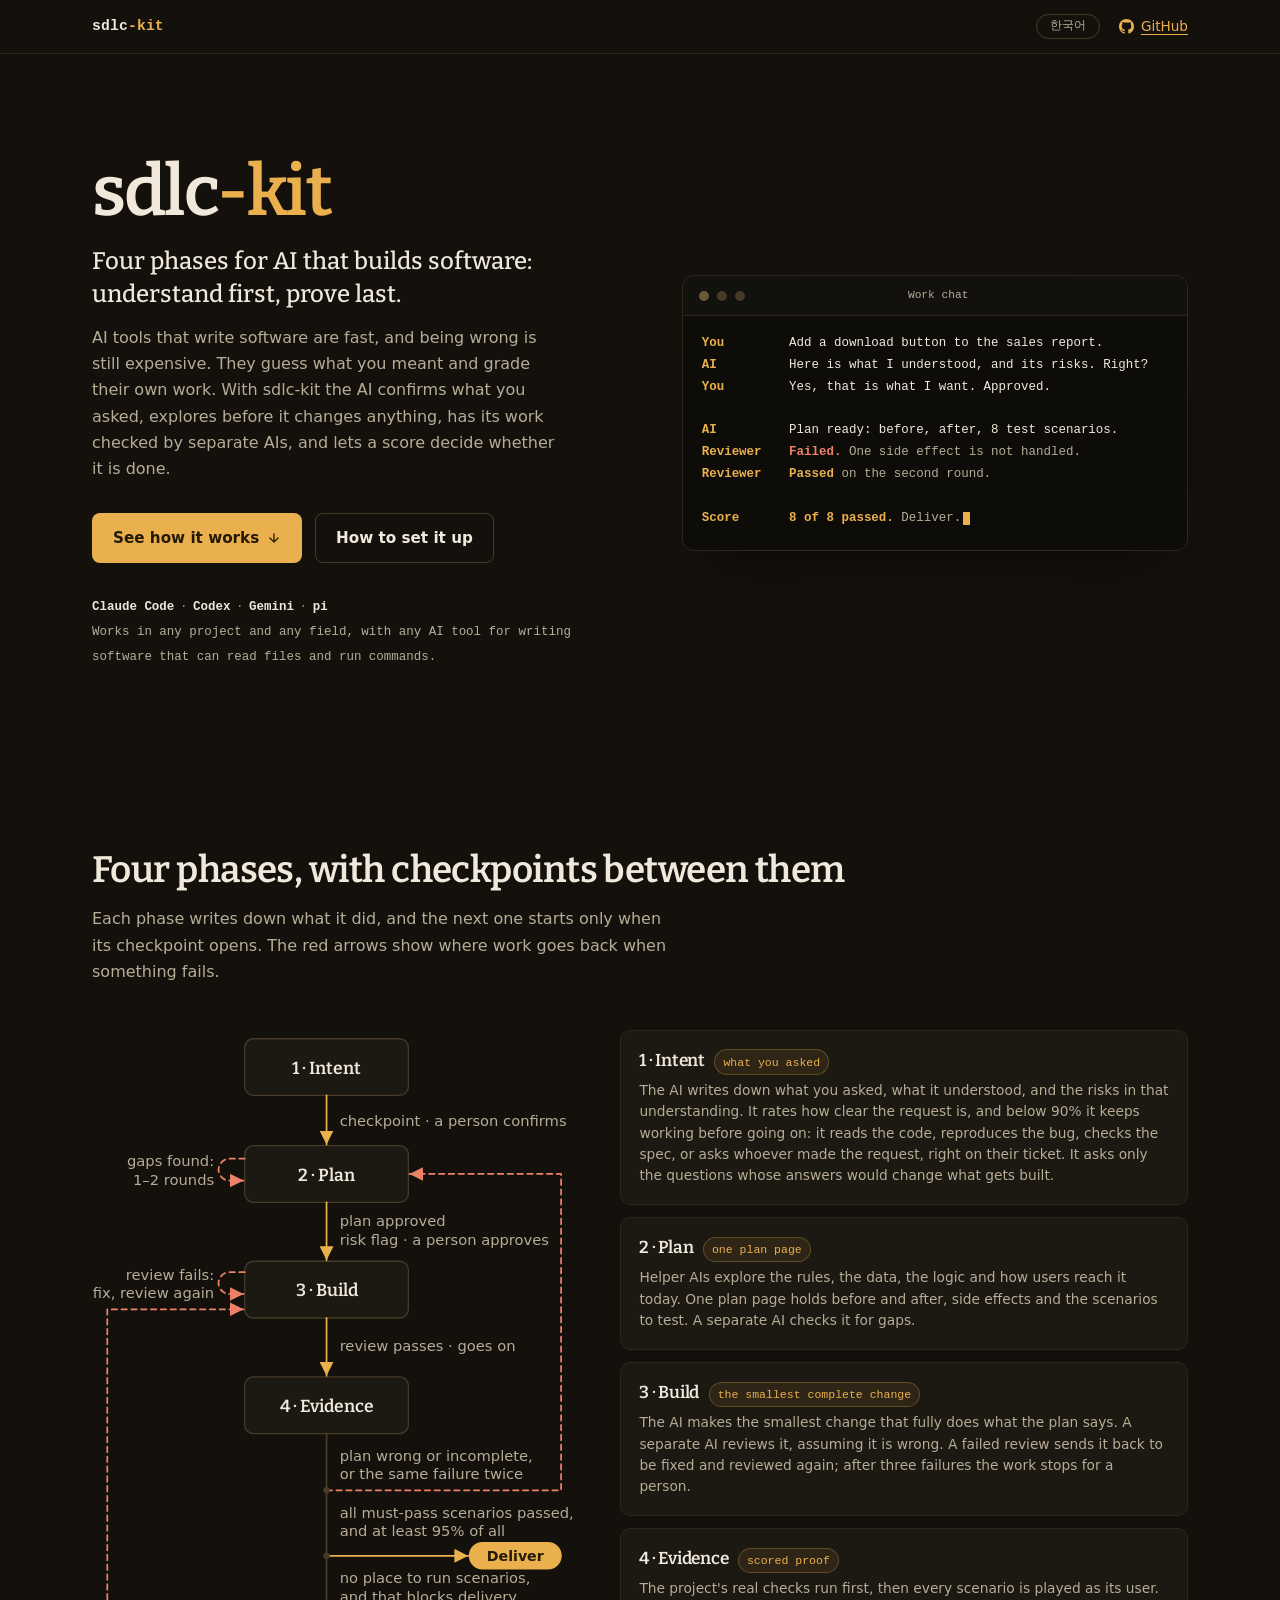
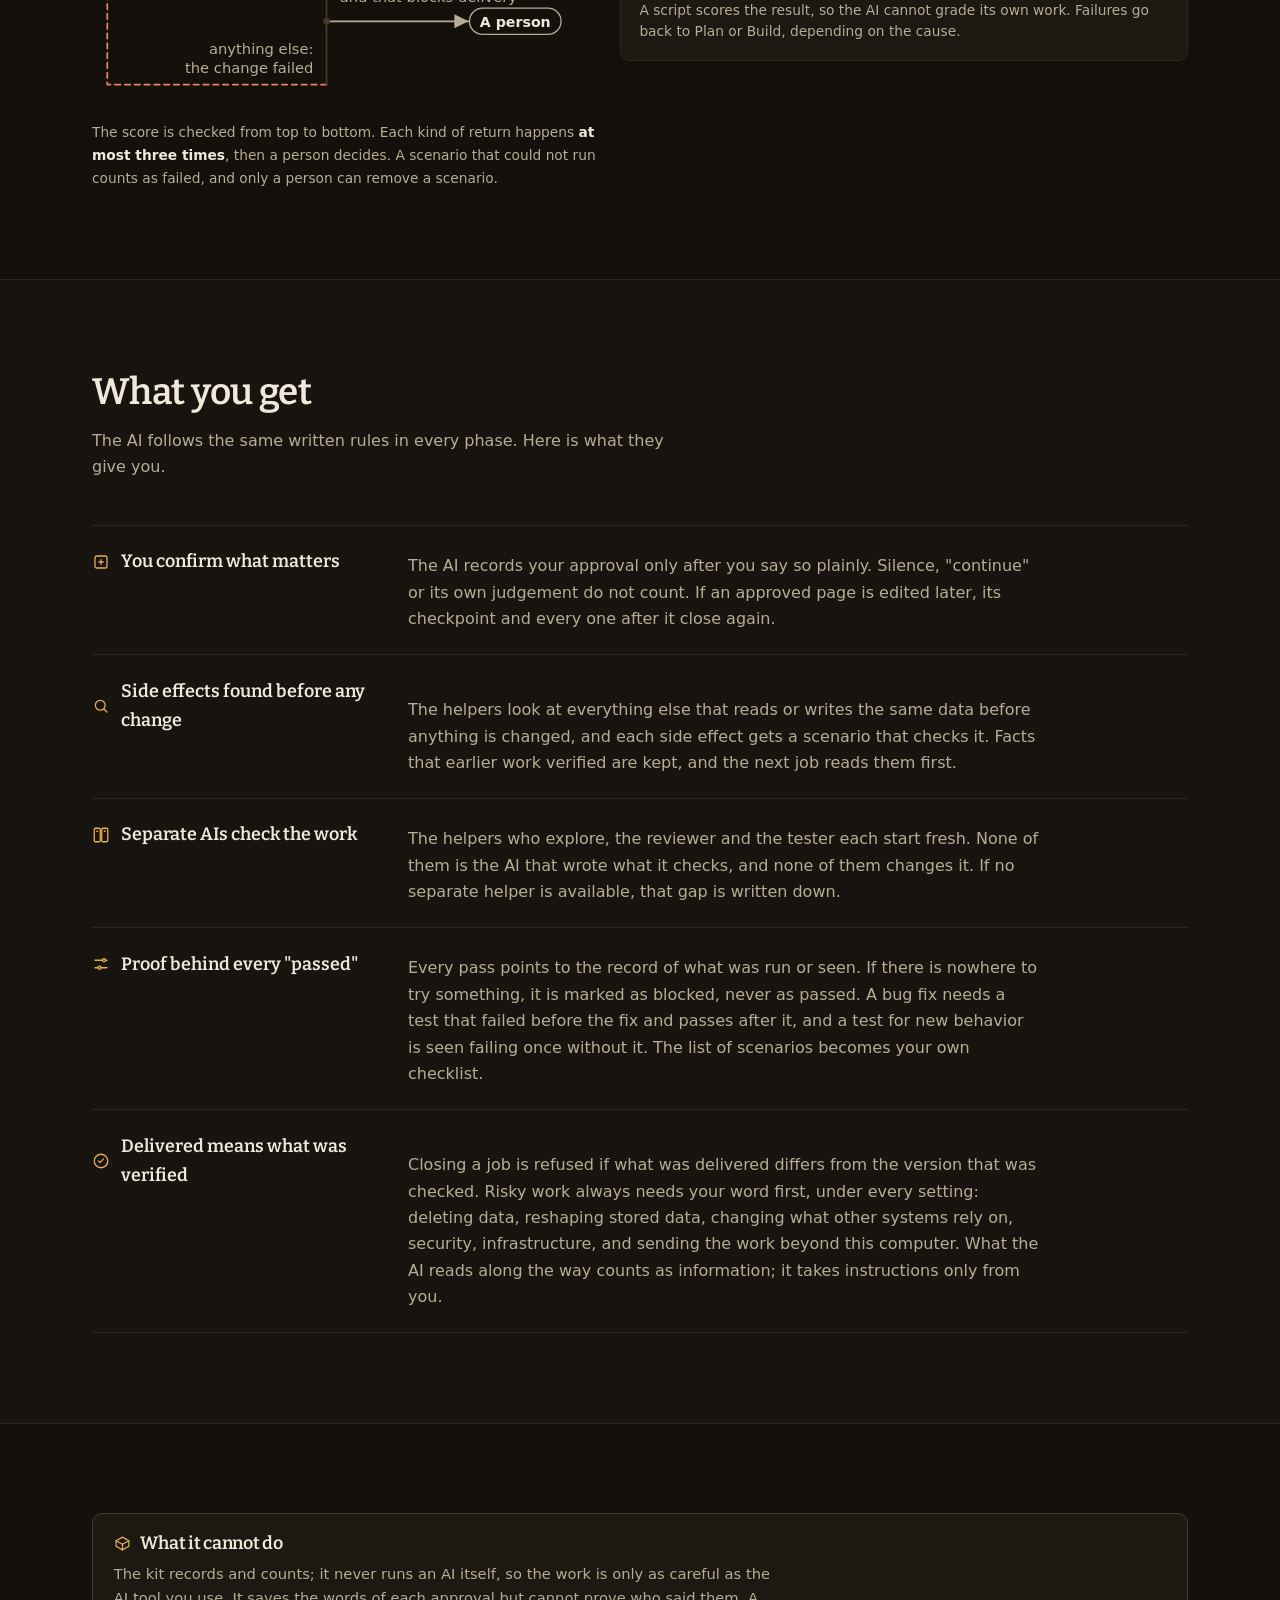
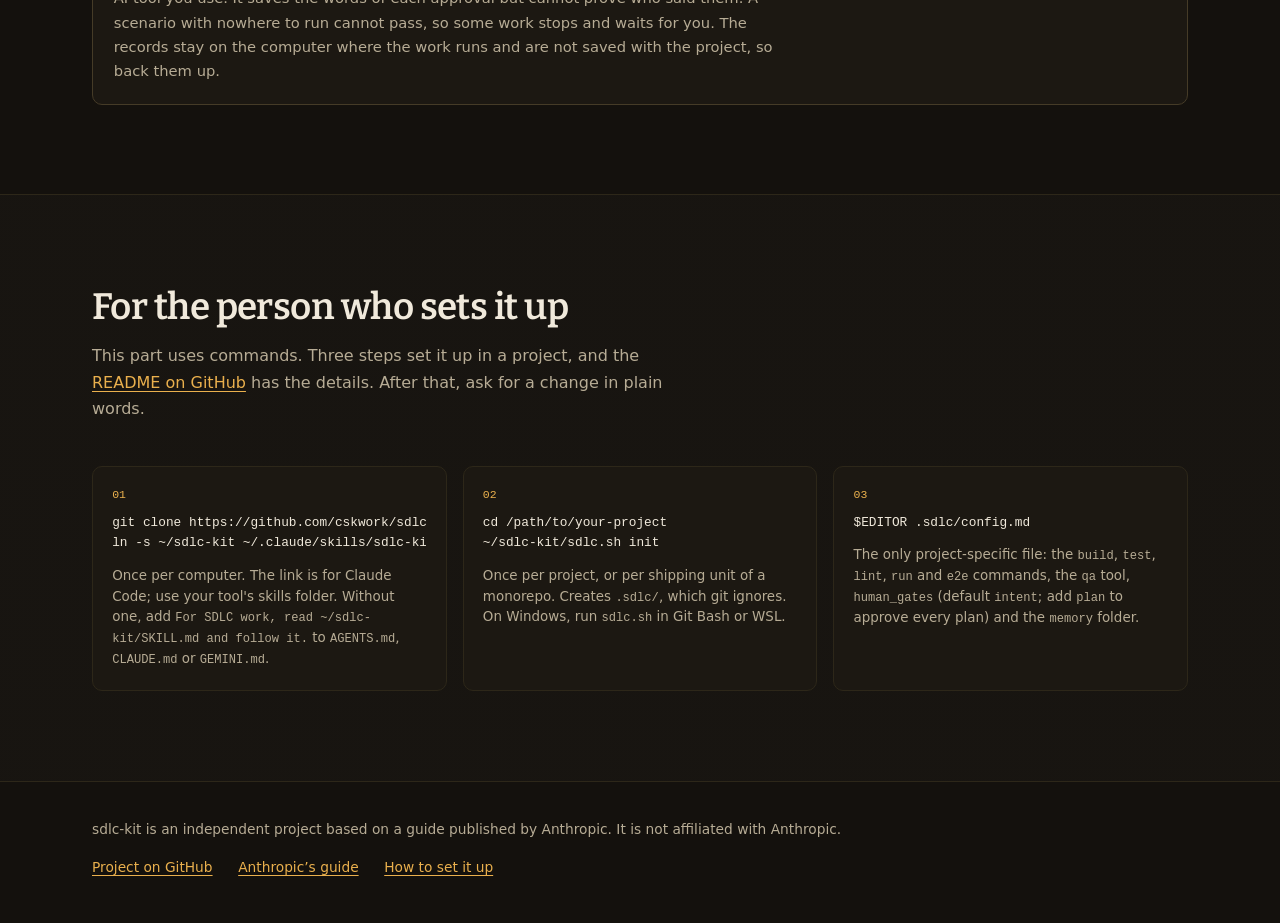
==== commit 6ab2438d: "feat: 지속 폴더 이름을 memory 하나로 통일, 설정과 다른 기본 폴더 경고 (v2.8.0) - 프롬프트·설정 키·기본값·init 플래그를 memory로 통일한다   (me" ====
--- a/docs/index.html
+++ b/docs/index.html
@@ -379,7 +379,7 @@
         </li>
         <li>
           <span class="cmd">$EDITOR .sdlc/config.md</span>
-          <p class="note" data-i18n="st3-n">The only project-specific file: the <code>build</code>, <code>test</code>, <code>lint</code>, <code>run</code> and <code>e2e</code> commands, the <code>qa</code> tool, <code>human_gates</code> (default <code>intent</code>; add <code>plan</code> to approve every plan) and the <code>knowledge</code> folder.</p>
+          <p class="note" data-i18n="st3-n">The only project-specific file: the <code>build</code>, <code>test</code>, <code>lint</code>, <code>run</code> and <code>e2e</code> commands, the <code>qa</code> tool, <code>human_gates</code> (default <code>intent</code>; add <code>plan</code> to approve every plan) and the <code>memory</code> folder.</p>
         </li>
       </ol>
     </div>
@@ -470,7 +470,7 @@
     "inst-lede": '여기부터는 명령어를 씁니다. 세 단계면 프로젝트에 설치되며, 자세한 내용은 <a href="https://github.com/cskwork/sdlc-kit/blob/main/README.ko.md#빠른-시작">GitHub의 README</a>에 있습니다. 그다음에는 평소 말로 변경을 요청하면 됩니다.',
     "st1-n": '컴퓨터마다 한 번. 두 번째 줄은 Claude Code 기준이며, 쓰는 도구의 스킬 폴더에 연결하세요. 스킬 폴더가 없으면 <code>AGENTS.md</code>, <code>CLAUDE.md</code>, <code>GEMINI.md</code> 중 해당 파일에 <code>For SDLC work, read ~/sdlc-kit/SKILL.md and follow it.</code>을 넣으세요.',
     "st2-n": '프로젝트마다, 또는 모노레포의 배포 단위마다 한 번. <code>.sdlc/</code> 폴더를 만들며 git은 이 폴더를 무시합니다. Windows에서는 <code>sdlc.sh</code>를 Git Bash나 WSL에서 실행하세요.',
-    "st3-n": '프로젝트마다 다른 값은 이 파일 한 곳에만 둡니다. <code>build</code>, <code>test</code>, <code>lint</code>, <code>run</code>, <code>e2e</code> 명령, <code>qa</code> 도구, <code>human_gates</code>(기본값 <code>intent</code>, 모든 계획을 직접 승인하려면 <code>plan</code> 추가), <code>knowledge</code> 폴더입니다.',
+    "st3-n": '프로젝트마다 다른 값은 이 파일 한 곳에만 둡니다. <code>build</code>, <code>test</code>, <code>lint</code>, <code>run</code>, <code>e2e</code> 명령, <code>qa</code> 도구, <code>human_gates</code>(기본값 <code>intent</code>, 모든 계획을 직접 승인하려면 <code>plan</code> 추가), <code>memory</code> 폴더입니다.',
     "foot-p": 'sdlc-kit은 Anthropic이 공개한 안내서를 바탕으로 만든 독립 프로젝트로, Anthropic과는 관계가 없습니다.',
     "foot-gh": 'GitHub에서 보기',
     "foot-pb": 'Anthropic의 안내서'
